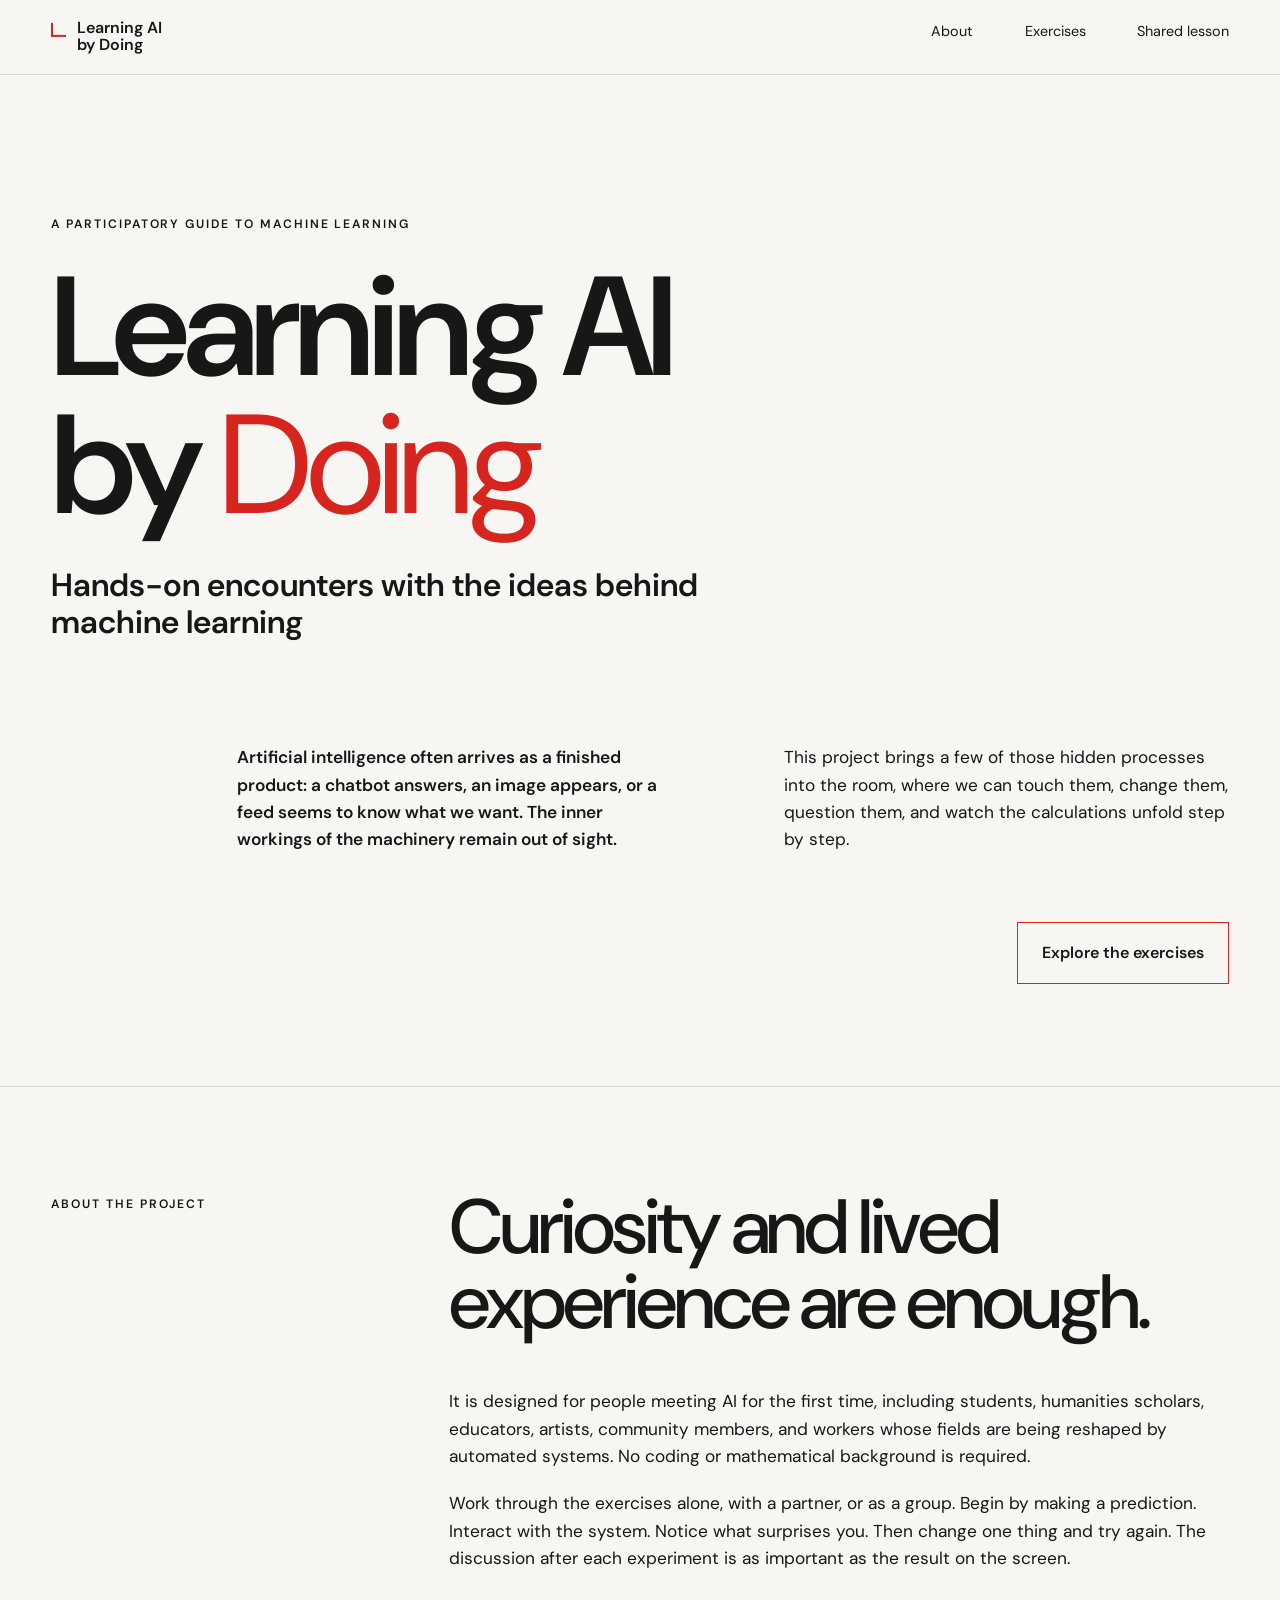
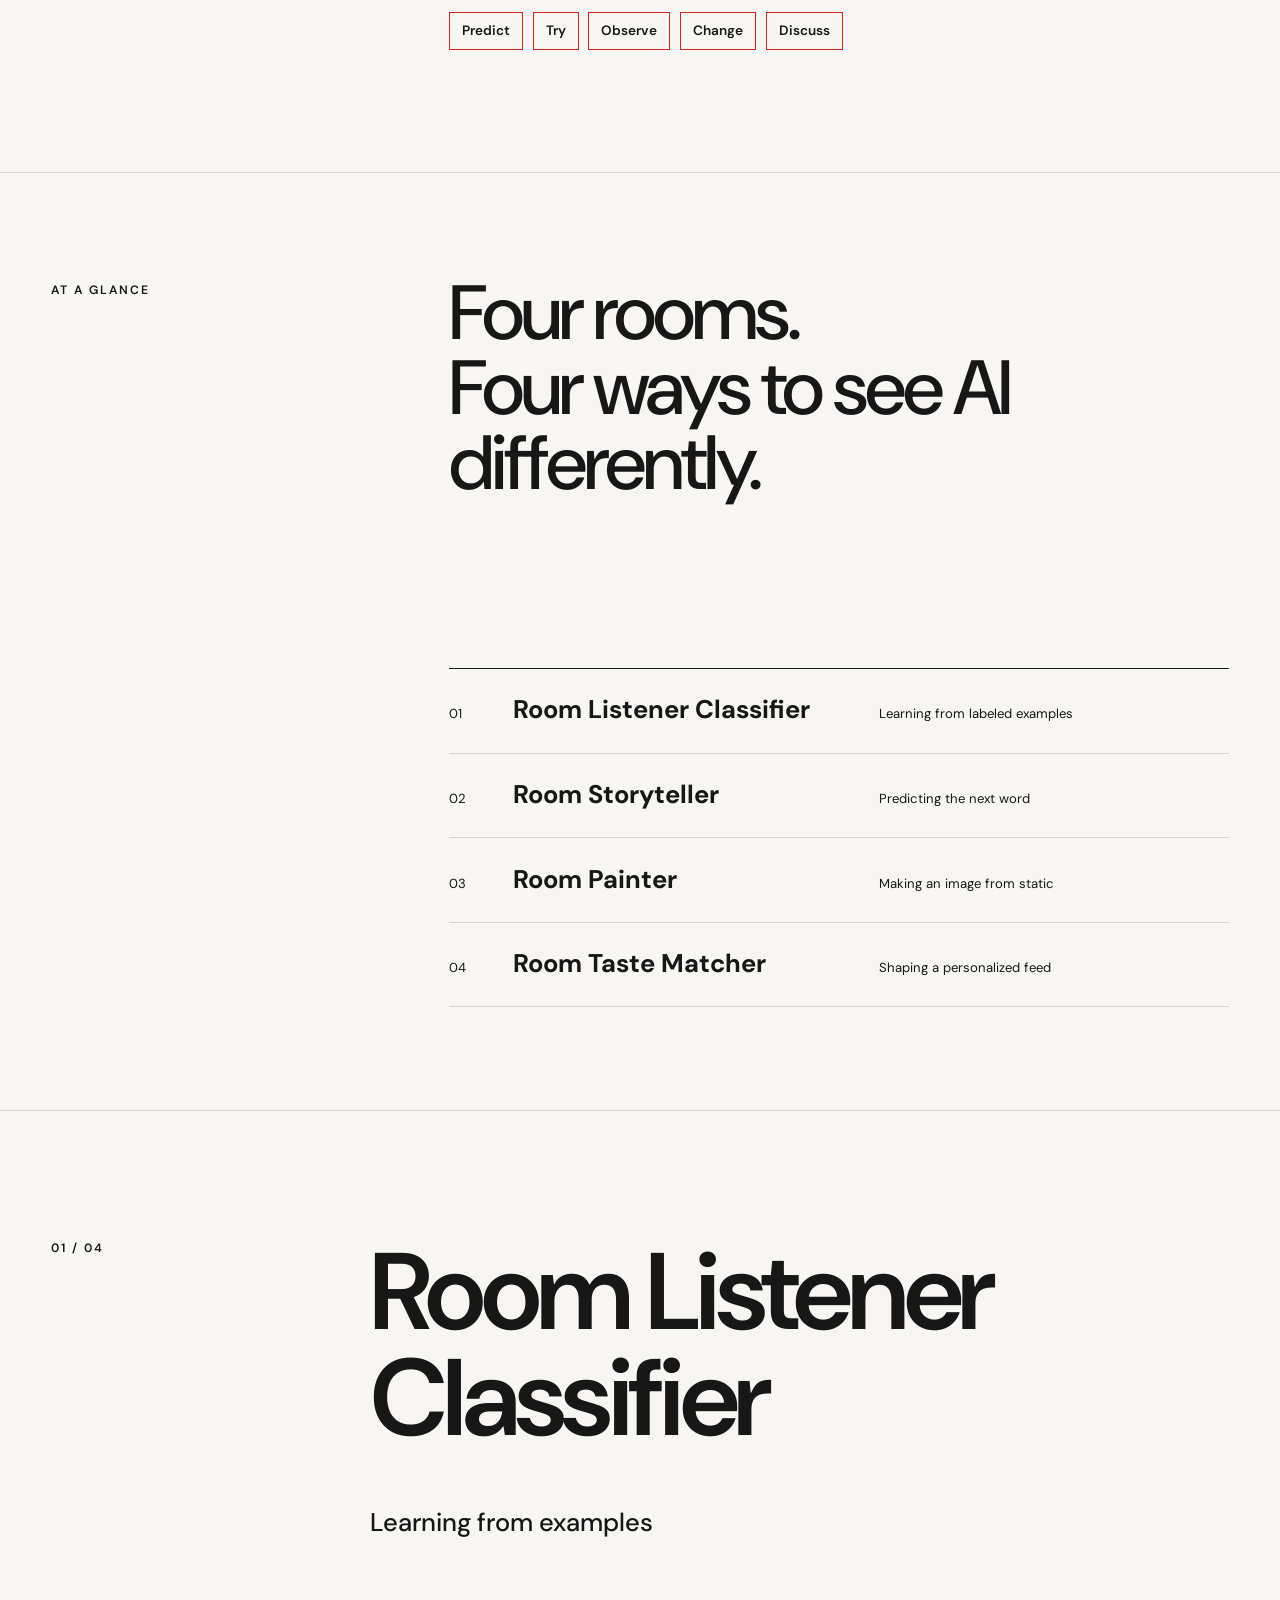
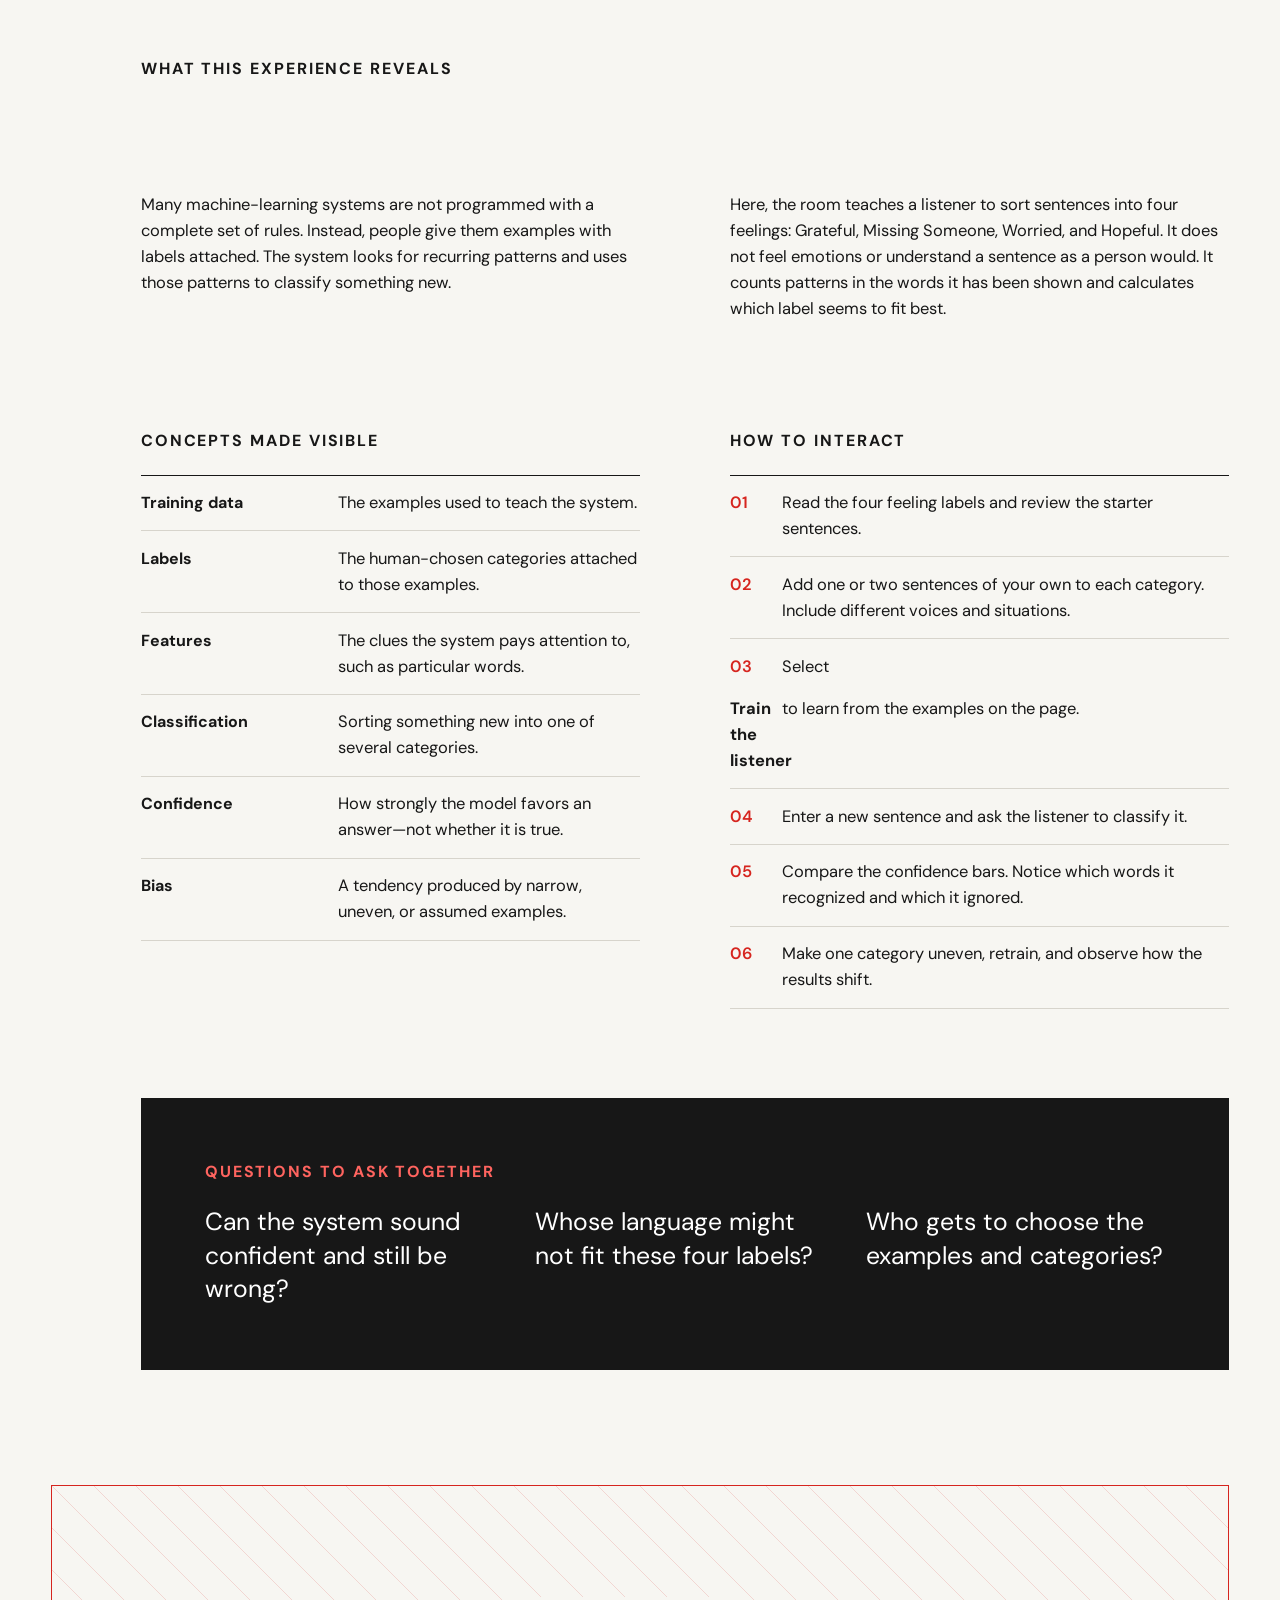
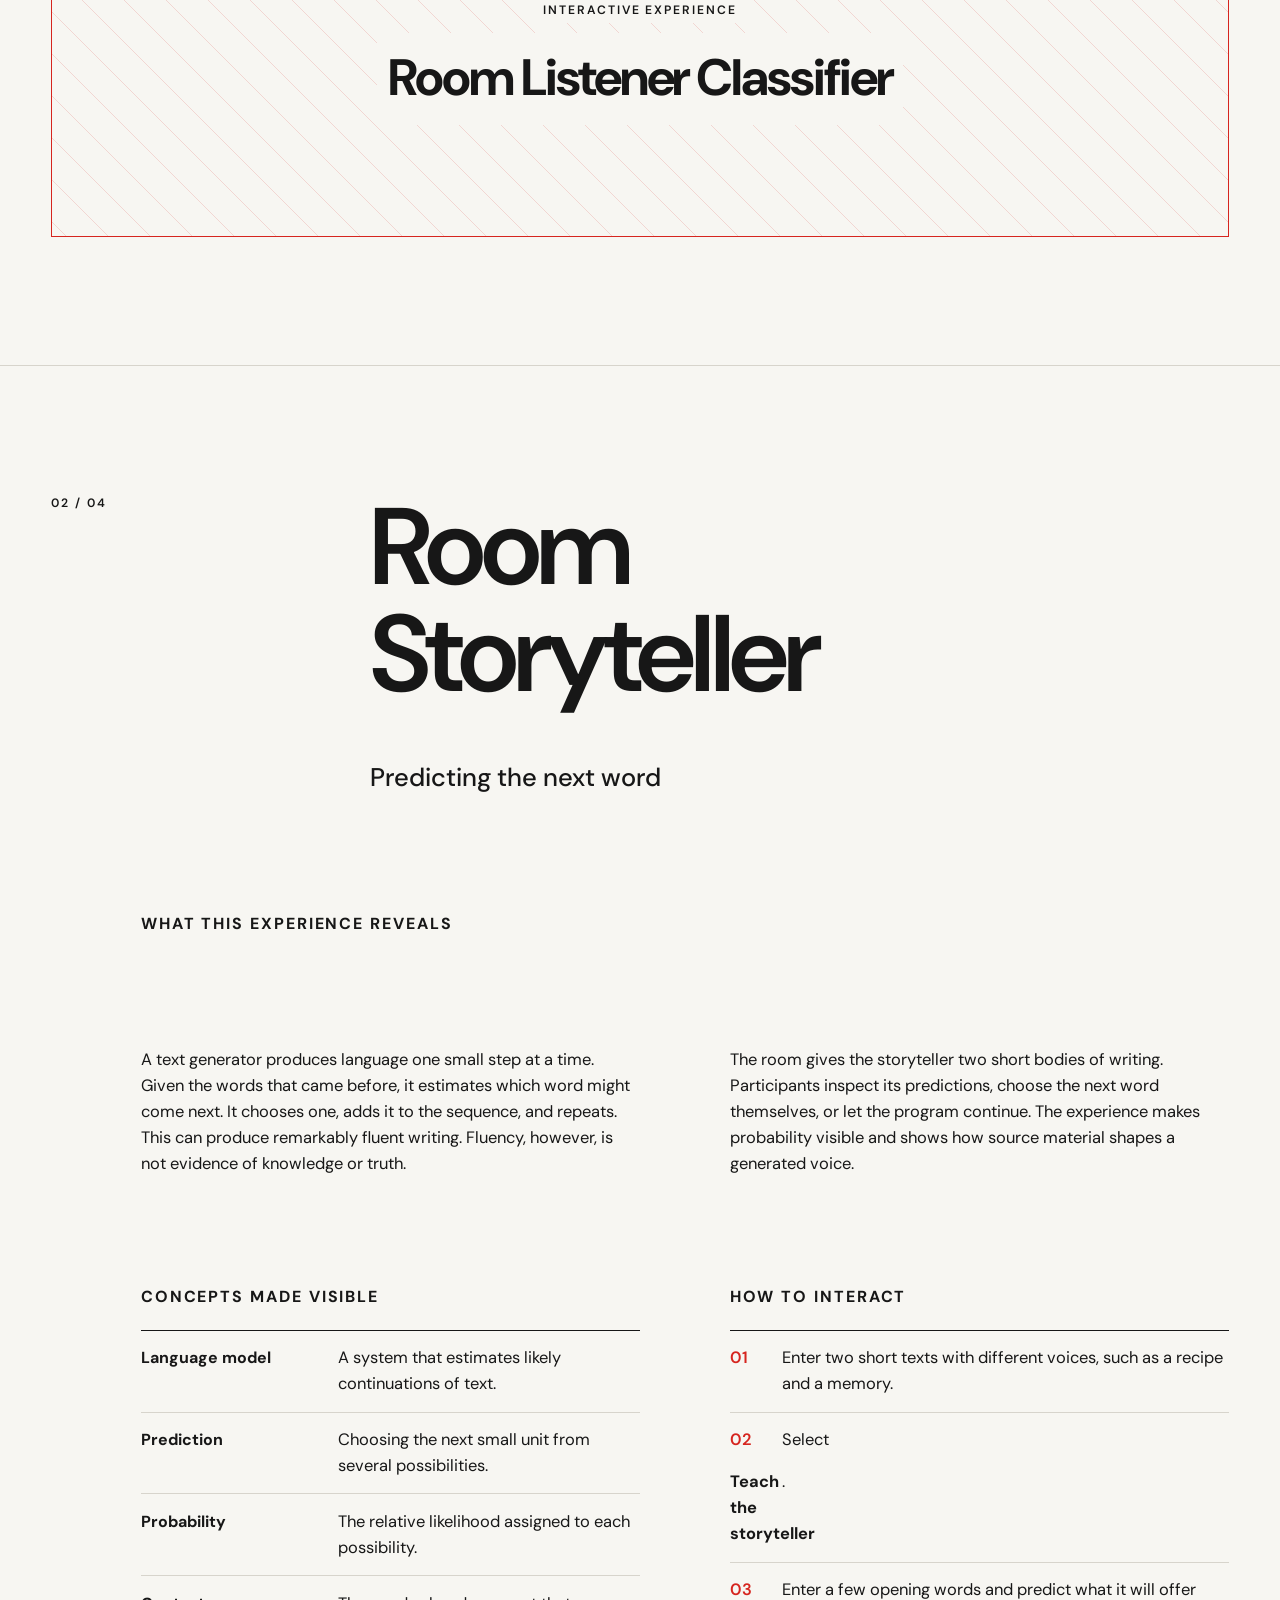
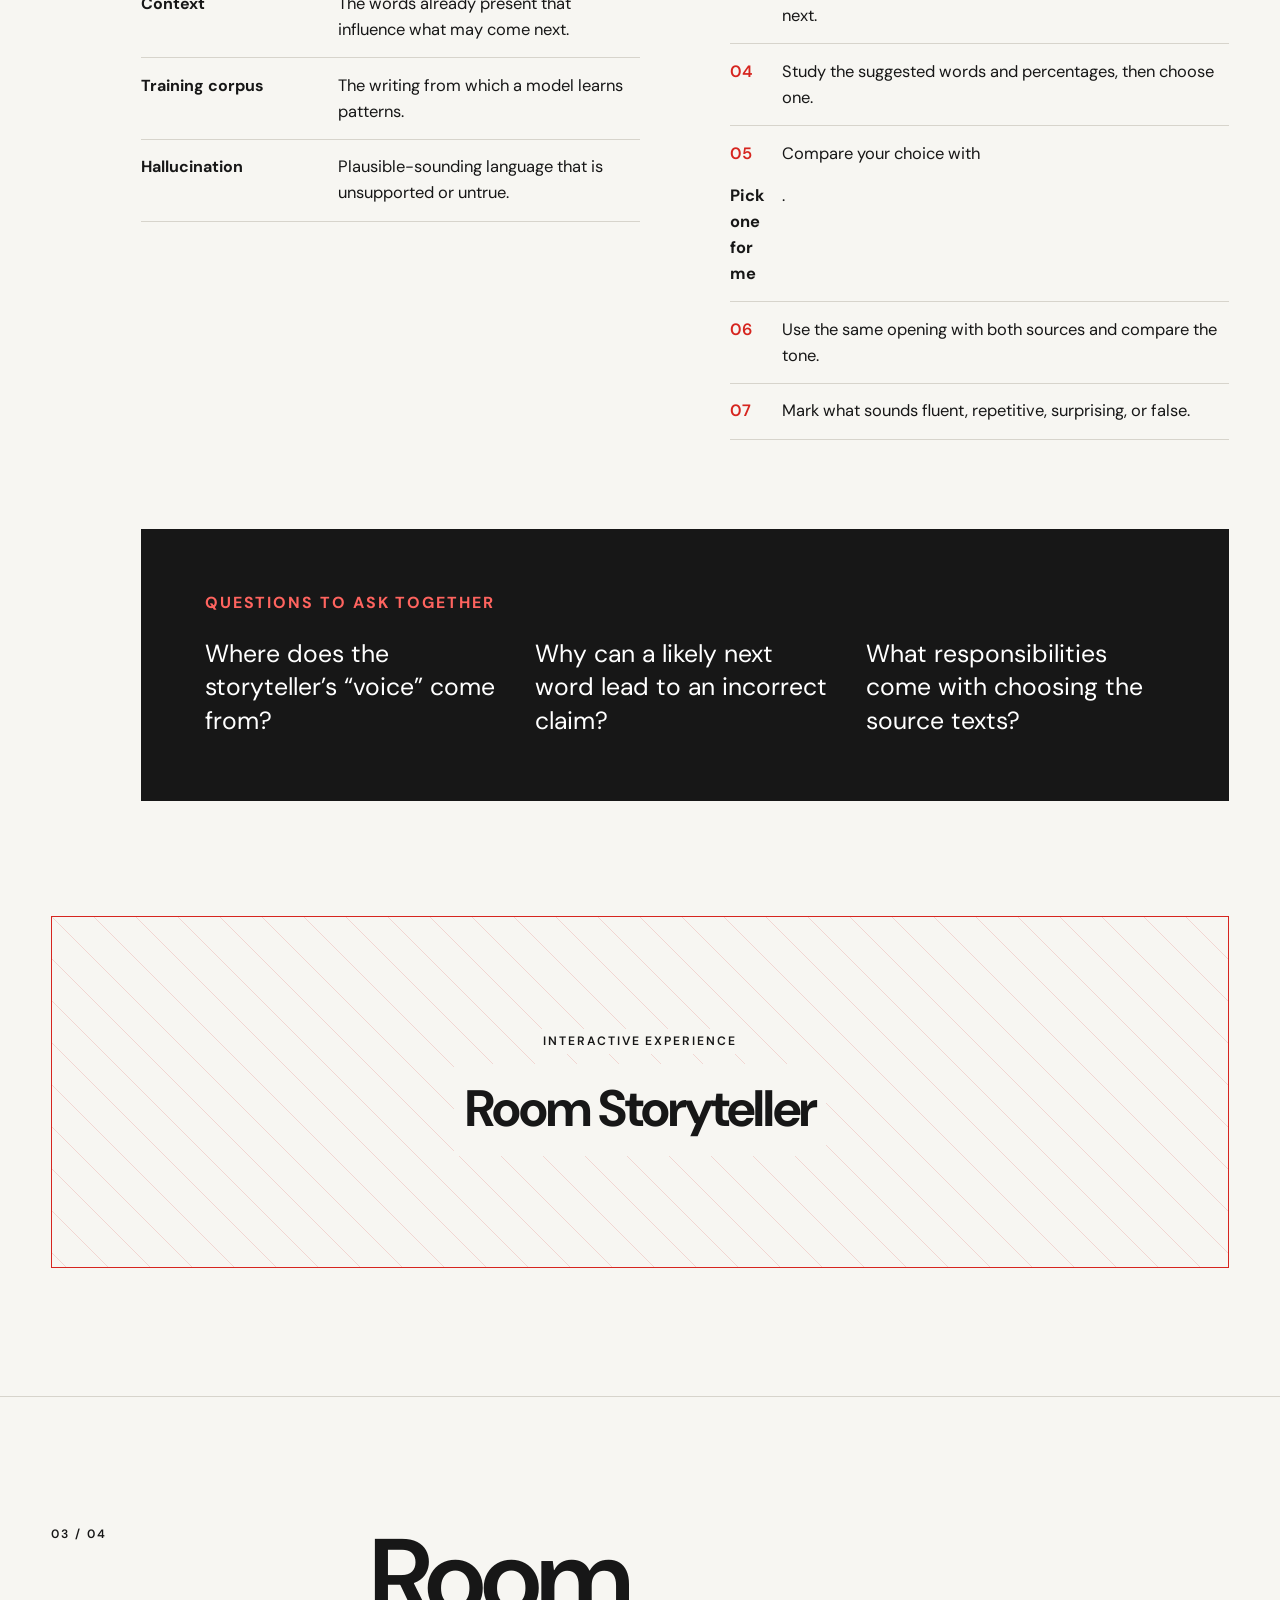
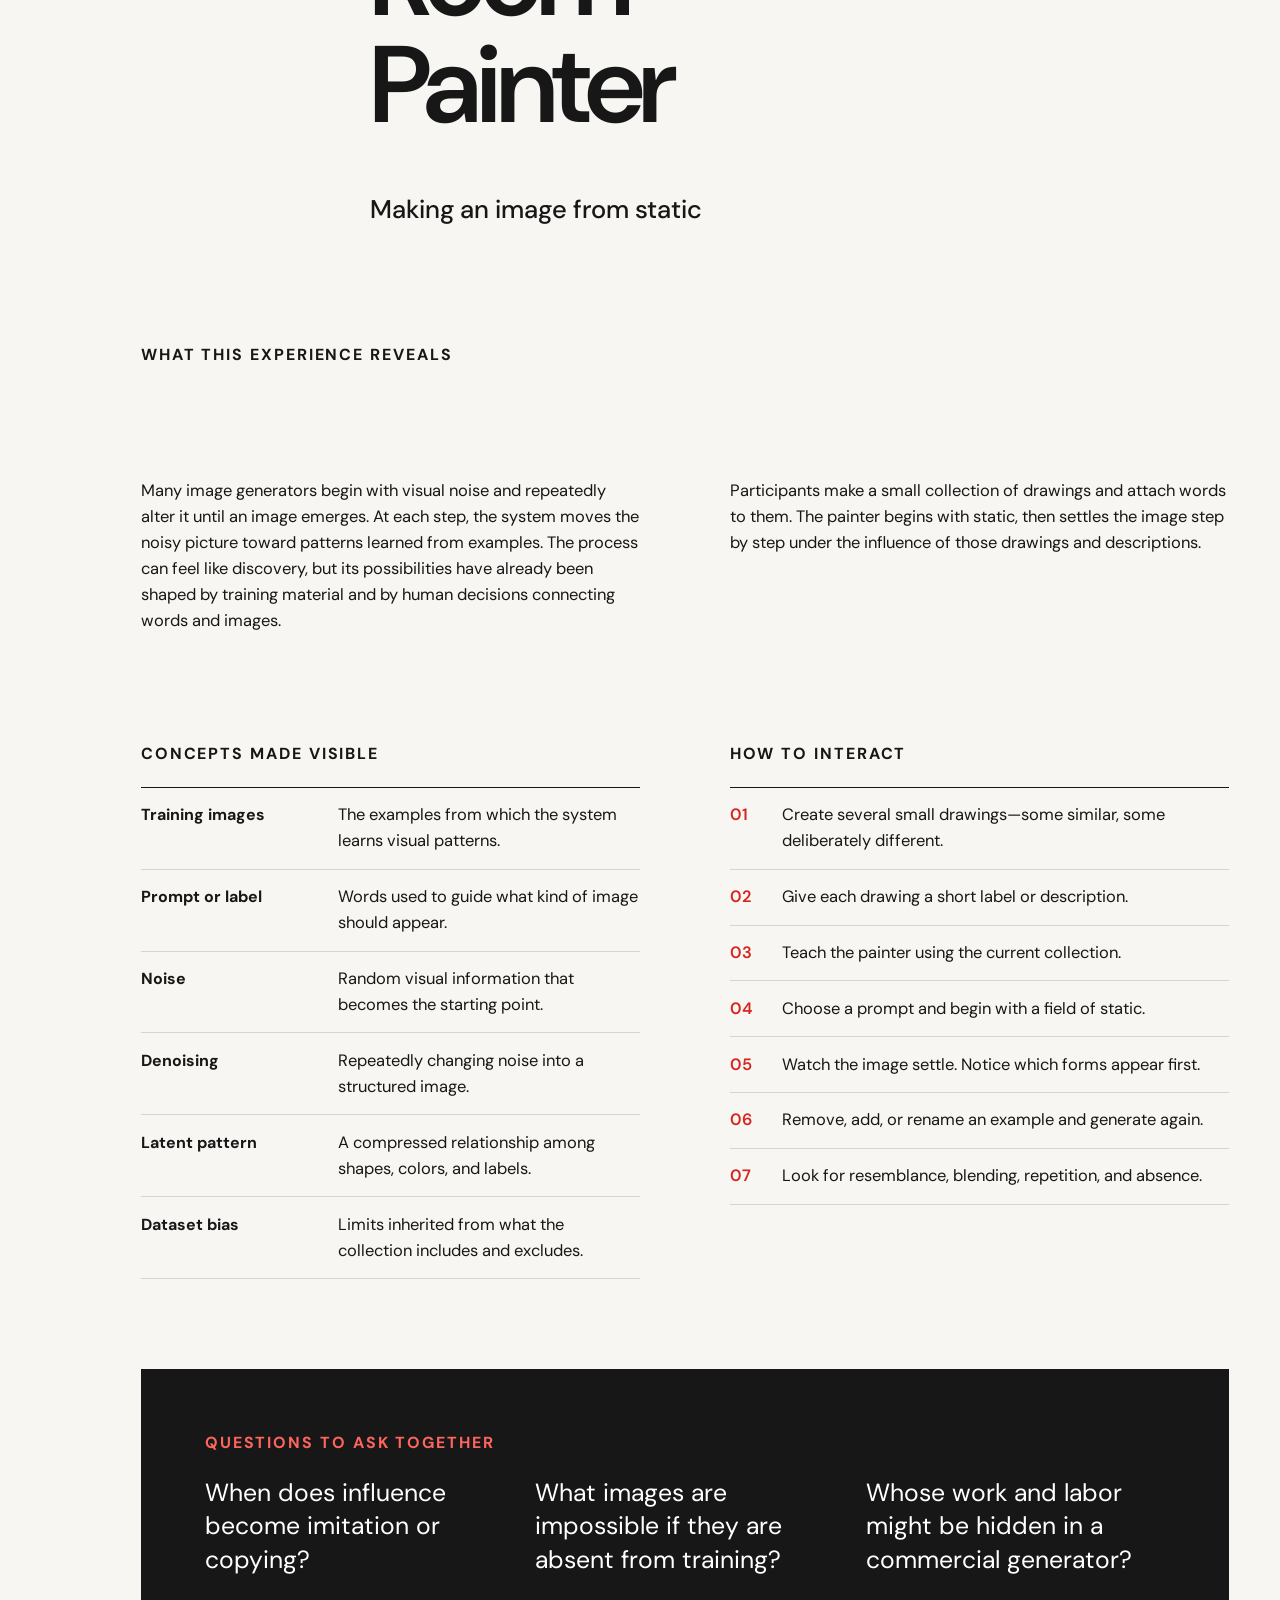
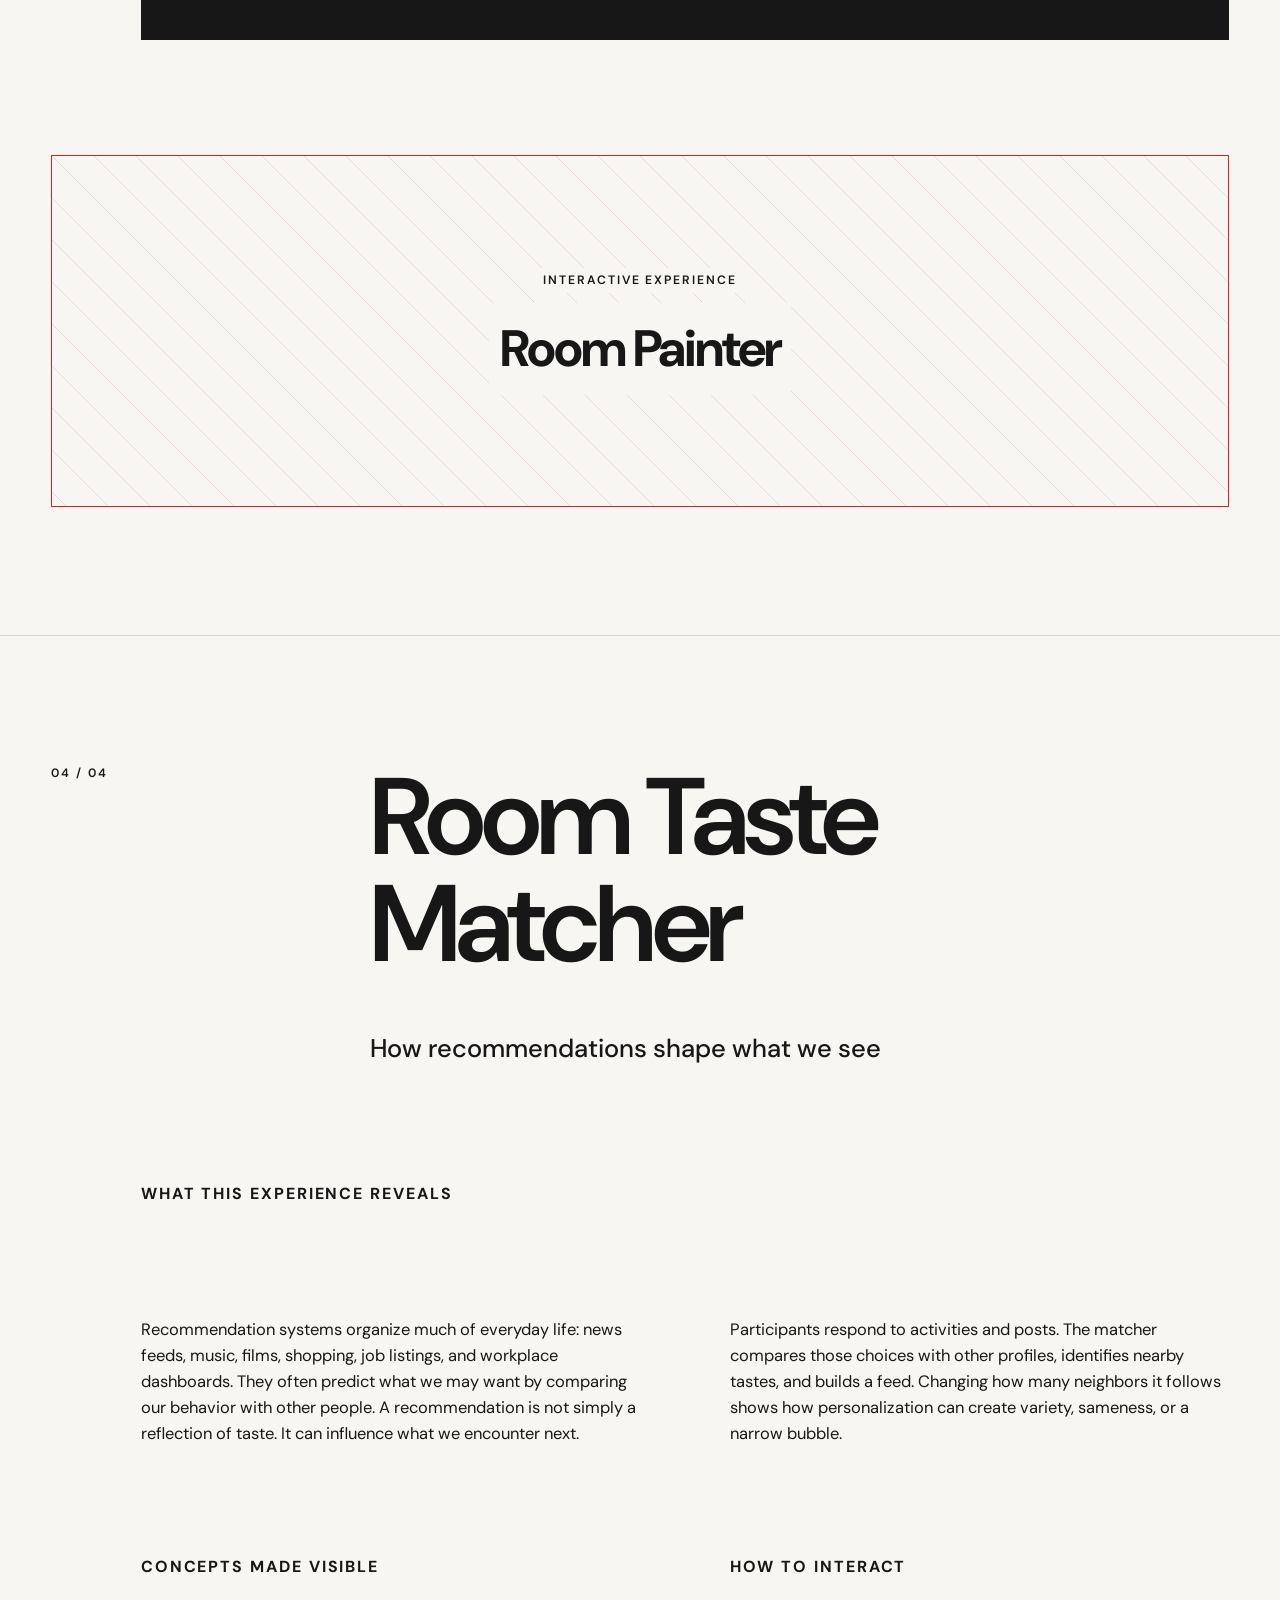
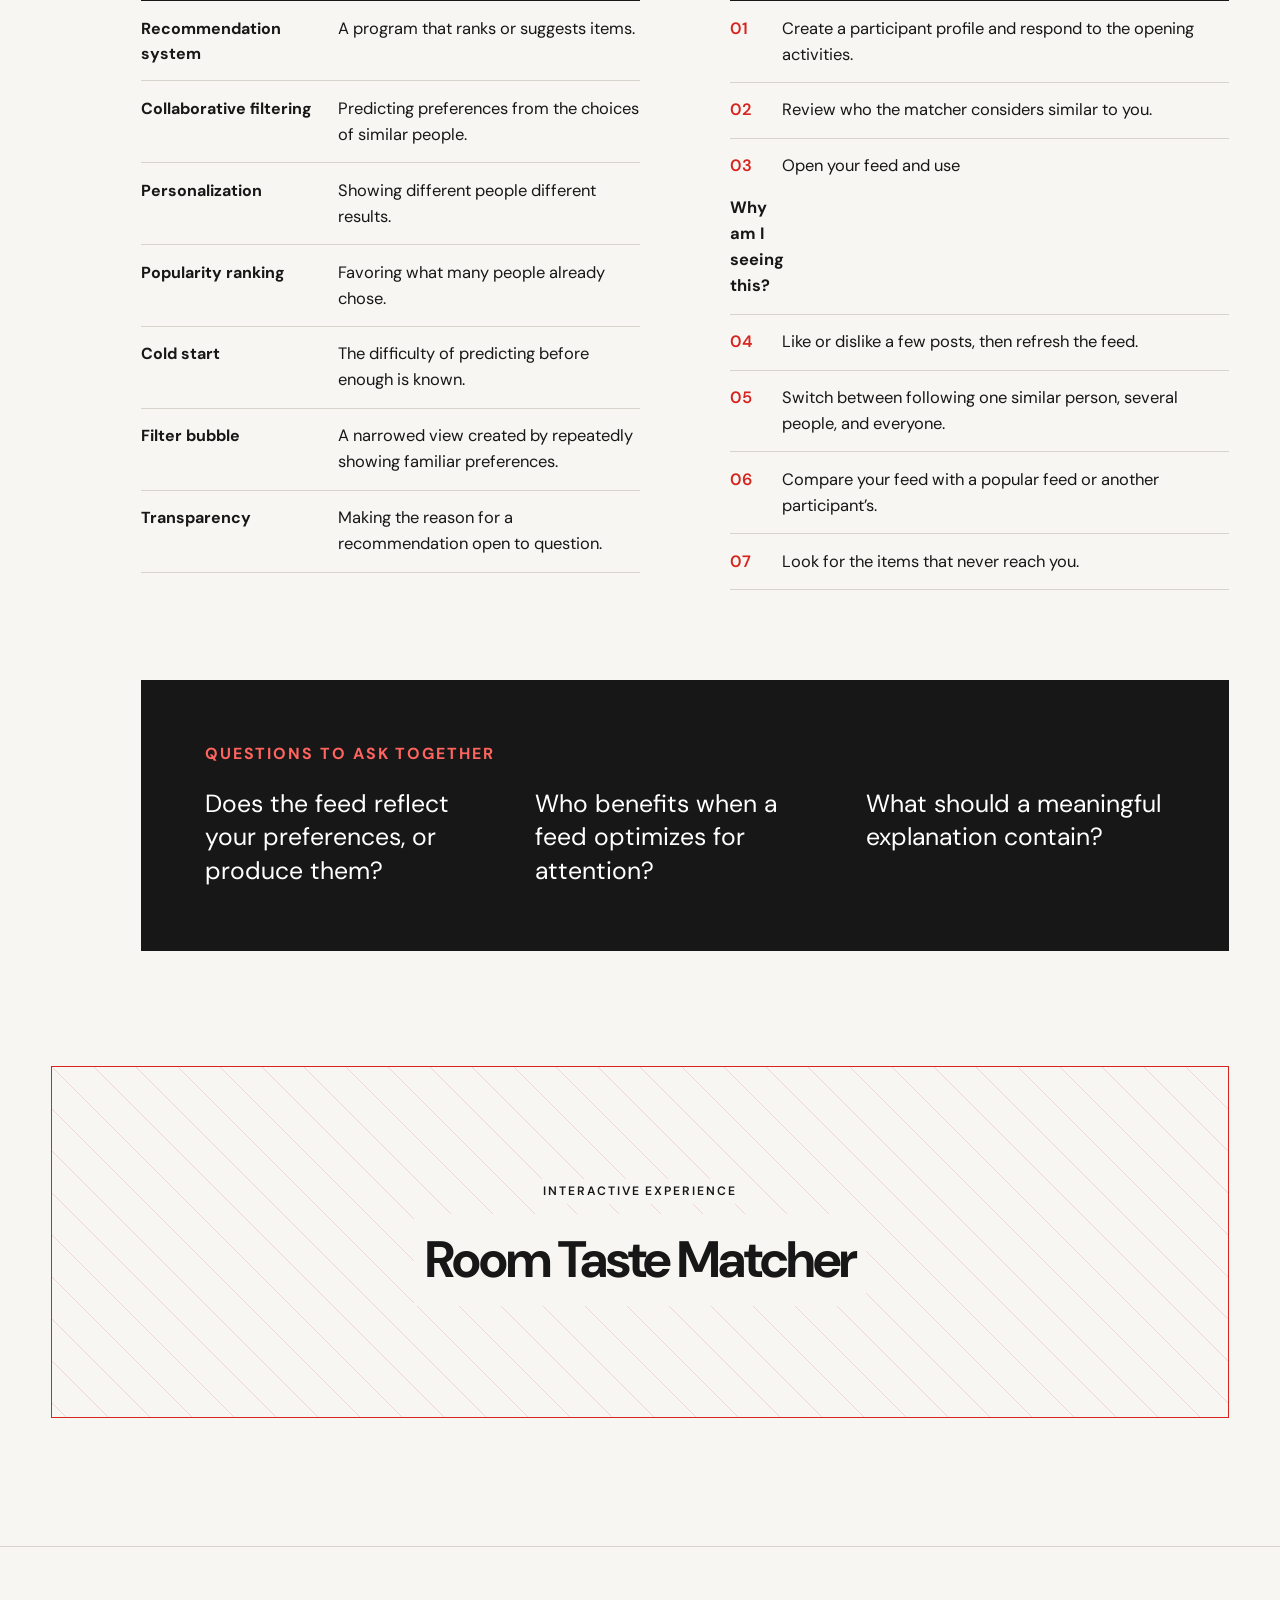
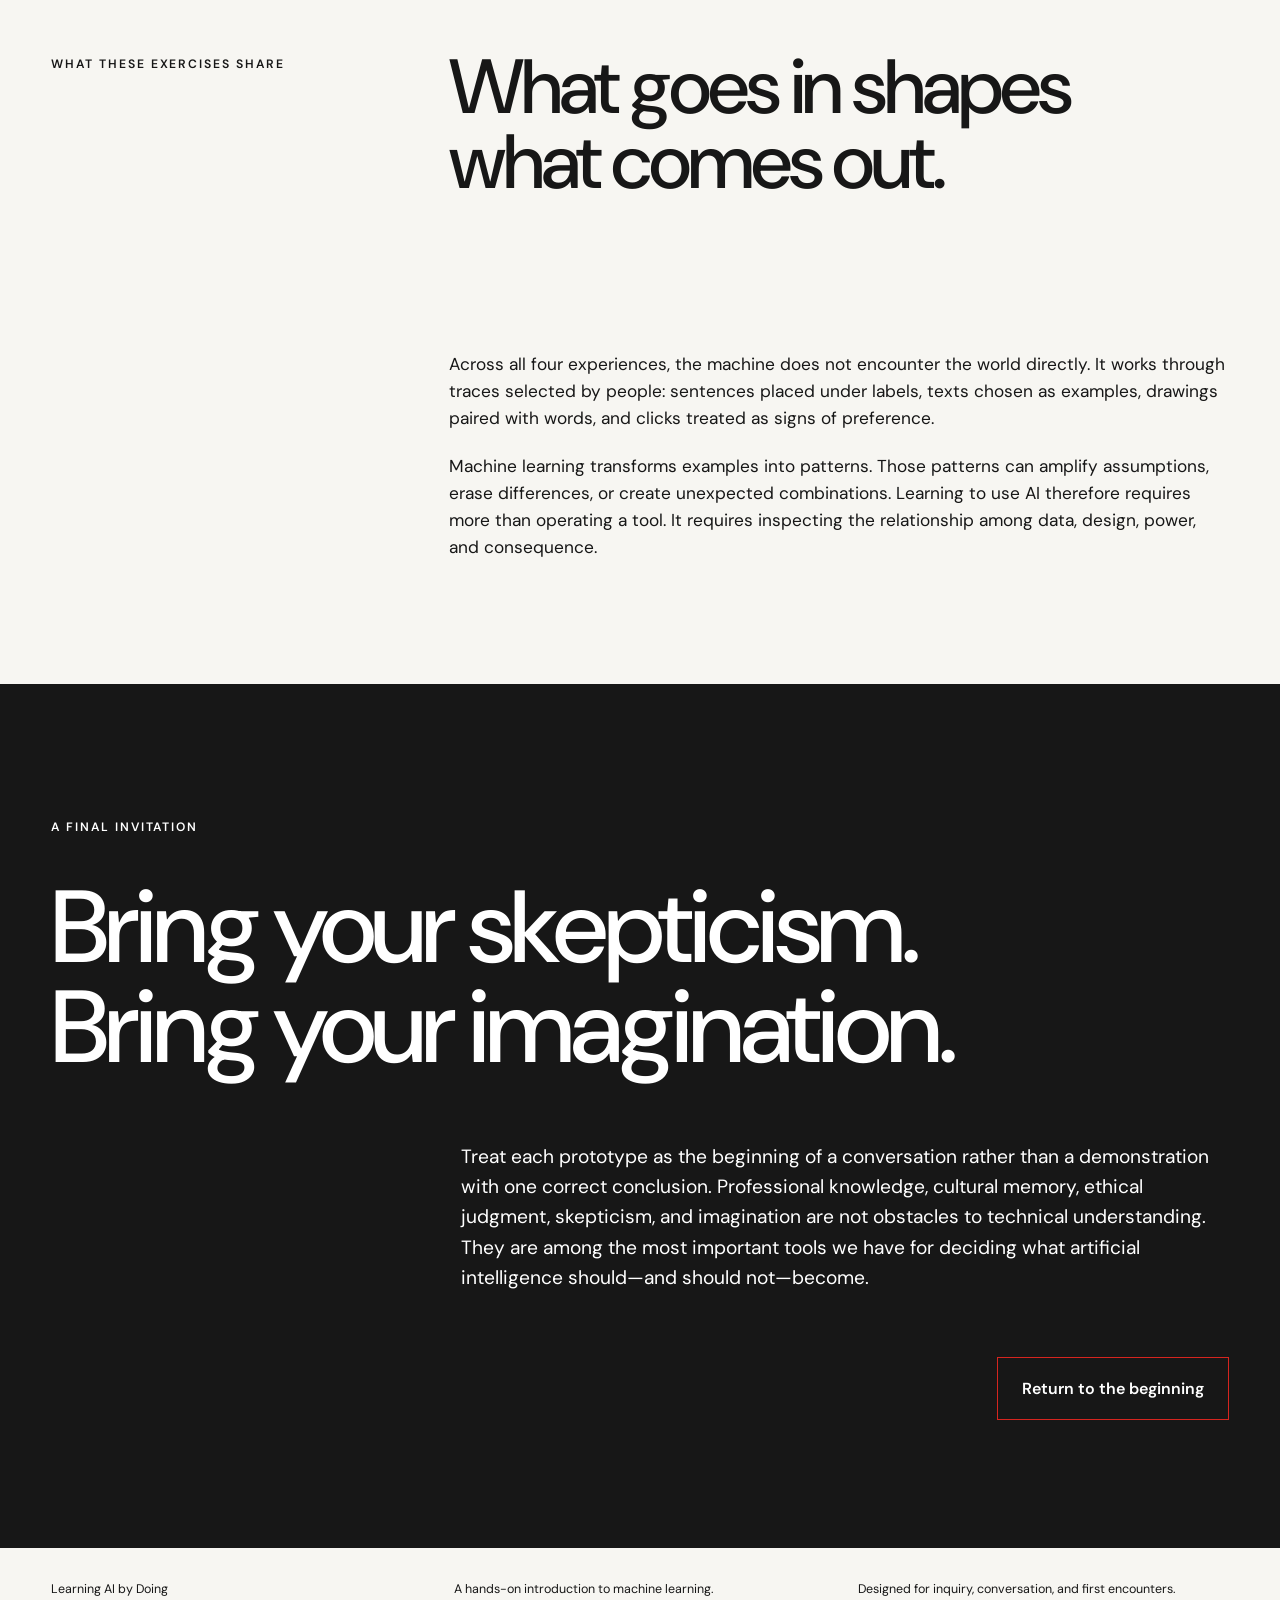
==== index.html @ 514f68f6 "Build Learning AI by Doing single-page site" ====
<!doctype html>
<html lang="en">
<head>
  <meta charset="utf-8">
  <meta name="viewport" content="width=device-width, initial-scale=1">
  <meta name="description" content="Four hands-on encounters with the ideas behind machine learning.">
  <meta name="theme-color" content="#f7f6f2">
  <title>Learning AI by Doing</title>
  <link rel="preconnect" href="https://fonts.googleapis.com">
  <link rel="preconnect" href="https://fonts.gstatic.com" crossorigin>
  <link href="https://fonts.googleapis.com/css2?family=DM+Sans:wght@400;500;600;700&display=swap" rel="stylesheet">
  <link rel="stylesheet" href="styles.css">
</head>
<body>
  <a class="skip-link" href="#main">Skip to content</a>

  <header class="site-header">
    <a class="wordmark" href="#top" aria-label="Learning AI by Doing, home">
      <span class="wordmark-mark" aria-hidden="true"></span>
      <span>Learning AI<br>by Doing</span>
    </a>
    <nav class="desktop-nav" aria-label="Primary navigation">
      <a href="#about">About</a>
      <a href="#exercises">Exercises</a>
      <a href="#shared-lesson">Shared lesson</a>
    </nav>
    <button class="menu-button" type="button" aria-expanded="false" aria-controls="mobile-nav">Menu</button>
    <nav class="mobile-nav" id="mobile-nav" aria-label="Mobile navigation" hidden>
      <a href="#about">About</a>
      <a href="#exercises">Exercises</a>
      <a href="#shared-lesson">Shared lesson</a>
    </nav>
  </header>

  <main id="main">
    <section class="hero" id="top" aria-labelledby="page-title">
      <div class="hero-kicker">A participatory guide to machine learning</div>
      <h1 id="page-title">Learning AI<br>by <em>Doing</em></h1>
      <p class="hero-subtitle">Hands-on encounters with the ideas behind machine learning</p>
      <div class="hero-grid">
        <p class="hero-intro">Artificial intelligence often arrives as a finished product: a chatbot answers, an image appears, or a feed seems to know what we want. The inner workings of the machinery remain out of sight.</p>
        <p>This project brings a few of those hidden processes into the room, where we can touch them, change them, question them, and watch the calculations unfold step by step.</p>
      </div>
      <a class="outline-link" href="#exercises">Explore the exercises</a>
    </section>

    <section class="intro-section" id="about" aria-labelledby="about-title">
      <div class="section-label">About the project</div>
      <div class="intro-copy">
        <h2 id="about-title">Curiosity and lived experience are enough.</h2>
        <p>It is designed for people meeting AI for the first time, including students, humanities scholars, educators, artists, community members, and workers whose fields are being reshaped by automated systems. No coding or mathematical background is required.</p>
        <p>Work through the exercises alone, with a partner, or as a group. Begin by making a prediction. Interact with the system. Notice what surprises you. Then change one thing and try again. The discussion after each experiment is as important as the result on the screen.</p>
        <p class="rhythm"><span>Predict</span><span>Try</span><span>Observe</span><span>Change</span><span>Discuss</span></p>
      </div>
    </section>

    <section class="overview" id="exercises" aria-labelledby="overview-title">
      <div class="section-label">At a glance</div>
      <h2 id="overview-title">Four rooms.<br>Four ways to see AI differently.</h2>
      <ol class="exercise-index">
        <li><a href="#listener"><span>01</span><strong>Room Listener Classifier</strong><small>Learning from labeled examples</small></a></li>
        <li><a href="#storyteller"><span>02</span><strong>Room Storyteller</strong><small>Predicting the next word</small></a></li>
        <li><a href="#painter"><span>03</span><strong>Room Painter</strong><small>Making an image from static</small></a></li>
        <li><a href="#matcher"><span>04</span><strong>Room Taste Matcher</strong><small>Shaping a personalized feed</small></a></li>
      </ol>
    </section>

    <article class="exercise" id="listener">
      <header class="exercise-header">
        <div class="exercise-number">01 / 04</div>
        <h2>Room Listener<br>Classifier</h2>
        <p class="exercise-tagline">Learning from examples</p>
      </header>
      <div class="exercise-body">
        <section>
          <h3>What this experience reveals</h3>
          <p>Many machine-learning systems are not programmed with a complete set of rules. Instead, people give them examples with labels attached. The system looks for recurring patterns and uses those patterns to classify something new.</p>
          <p>Here, the room teaches a listener to sort sentences into four feelings: Grateful, Missing Someone, Worried, and Hopeful. It does not feel emotions or understand a sentence as a person would. It counts patterns in the words it has been shown and calculates which label seems to fit best.</p>
        </section>
        <section class="concepts">
          <h3>Concepts made visible</h3>
          <dl>
            <div><dt>Training data</dt><dd>The examples used to teach the system.</dd></div>
            <div><dt>Labels</dt><dd>The human-chosen categories attached to those examples.</dd></div>
            <div><dt>Features</dt><dd>The clues the system pays attention to, such as particular words.</dd></div>
            <div><dt>Classification</dt><dd>Sorting something new into one of several categories.</dd></div>
            <div><dt>Confidence</dt><dd>How strongly the model favors an answer—not whether it is true.</dd></div>
            <div><dt>Bias</dt><dd>A tendency produced by narrow, uneven, or assumed examples.</dd></div>
          </dl>
        </section>
        <section class="instructions">
          <h3>How to interact</h3>
          <ol>
            <li>Read the four feeling labels and review the starter sentences.</li>
            <li>Add one or two sentences of your own to each category. Include different voices and situations.</li>
            <li>Select <strong>Train the listener</strong> to learn from the examples on the page.</li>
            <li>Enter a new sentence and ask the listener to classify it.</li>
            <li>Compare the confidence bars. Notice which words it recognized and which it ignored.</li>
            <li>Make one category uneven, retrain, and observe how the results shift.</li>
          </ol>
        </section>
        <aside class="questions">
          <h3>Questions to ask together</h3>
          <ul>
            <li>Can the system sound confident and still be wrong?</li>
            <li>Whose language might not fit these four labels?</li>
            <li>Who gets to choose the examples and categories?</li>
          </ul>
        </aside>
      </div>
      <button class="embed-slot" type="button" data-experience="listener" aria-expanded="false">
        <span>Interactive experience</span>
        <strong>Room Listener Classifier</strong>
        <span class="development-message" aria-live="polite" hidden>Content in development.</span>
      </button>
    </article>

    <article class="exercise" id="storyteller">
      <header class="exercise-header">
        <div class="exercise-number">02 / 04</div>
        <h2>Room<br>Storyteller</h2>
        <p class="exercise-tagline">Predicting the next word</p>
      </header>
      <div class="exercise-body">
        <section>
          <h3>What this experience reveals</h3>
          <p>A text generator produces language one small step at a time. Given the words that came before, it estimates which word might come next. It chooses one, adds it to the sequence, and repeats. This can produce remarkably fluent writing. Fluency, however, is not evidence of knowledge or truth.</p>
          <p>The room gives the storyteller two short bodies of writing. Participants inspect its predictions, choose the next word themselves, or let the program continue. The experience makes probability visible and shows how source material shapes a generated voice.</p>
        </section>
        <section class="concepts">
          <h3>Concepts made visible</h3>
          <dl>
            <div><dt>Language model</dt><dd>A system that estimates likely continuations of text.</dd></div>
            <div><dt>Prediction</dt><dd>Choosing the next small unit from several possibilities.</dd></div>
            <div><dt>Probability</dt><dd>The relative likelihood assigned to each possibility.</dd></div>
            <div><dt>Context</dt><dd>The words already present that influence what may come next.</dd></div>
            <div><dt>Training corpus</dt><dd>The writing from which a model learns patterns.</dd></div>
            <div><dt>Hallucination</dt><dd>Plausible-sounding language that is unsupported or untrue.</dd></div>
          </dl>
        </section>
        <section class="instructions">
          <h3>How to interact</h3>
          <ol>
            <li>Enter two short texts with different voices, such as a recipe and a memory.</li>
            <li>Select <strong>Teach the storyteller</strong>.</li>
            <li>Enter a few opening words and predict what it will offer next.</li>
            <li>Study the suggested words and percentages, then choose one.</li>
            <li>Compare your choice with <strong>Pick one for me</strong>.</li>
            <li>Use the same opening with both sources and compare the tone.</li>
            <li>Mark what sounds fluent, repetitive, surprising, or false.</li>
          </ol>
        </section>
        <aside class="questions">
          <h3>Questions to ask together</h3>
          <ul>
            <li>Where does the storyteller’s “voice” come from?</li>
            <li>Why can a likely next word lead to an incorrect claim?</li>
            <li>What responsibilities come with choosing the source texts?</li>
          </ul>
        </aside>
      </div>
      <button class="embed-slot" type="button" data-experience="storyteller" aria-expanded="false">
        <span>Interactive experience</span>
        <strong>Room Storyteller</strong>
        <span class="development-message" aria-live="polite" hidden>Content in development.</span>
      </button>
    </article>

    <article class="exercise" id="painter">
      <header class="exercise-header">
        <div class="exercise-number">03 / 04</div>
        <h2>Room<br>Painter</h2>
        <p class="exercise-tagline">Making an image from static</p>
      </header>
      <div class="exercise-body">
        <section>
          <h3>What this experience reveals</h3>
          <p>Many image generators begin with visual noise and repeatedly alter it until an image emerges. At each step, the system moves the noisy picture toward patterns learned from examples. The process can feel like discovery, but its possibilities have already been shaped by training material and by human decisions connecting words and images.</p>
          <p>Participants make a small collection of drawings and attach words to them. The painter begins with static, then settles the image step by step under the influence of those drawings and descriptions.</p>
        </section>
        <section class="concepts">
          <h3>Concepts made visible</h3>
          <dl>
            <div><dt>Training images</dt><dd>The examples from which the system learns visual patterns.</dd></div>
            <div><dt>Prompt or label</dt><dd>Words used to guide what kind of image should appear.</dd></div>
            <div><dt>Noise</dt><dd>Random visual information that becomes the starting point.</dd></div>
            <div><dt>Denoising</dt><dd>Repeatedly changing noise into a structured image.</dd></div>
            <div><dt>Latent pattern</dt><dd>A compressed relationship among shapes, colors, and labels.</dd></div>
            <div><dt>Dataset bias</dt><dd>Limits inherited from what the collection includes and excludes.</dd></div>
          </dl>
        </section>
        <section class="instructions">
          <h3>How to interact</h3>
          <ol>
            <li>Create several small drawings—some similar, some deliberately different.</li>
            <li>Give each drawing a short label or description.</li>
            <li>Teach the painter using the current collection.</li>
            <li>Choose a prompt and begin with a field of static.</li>
            <li>Watch the image settle. Notice which forms appear first.</li>
            <li>Remove, add, or rename an example and generate again.</li>
            <li>Look for resemblance, blending, repetition, and absence.</li>
          </ol>
        </section>
        <aside class="questions">
          <h3>Questions to ask together</h3>
          <ul>
            <li>When does influence become imitation or copying?</li>
            <li>What images are impossible if they are absent from training?</li>
            <li>Whose work and labor might be hidden in a commercial generator?</li>
          </ul>
        </aside>
      </div>
      <button class="embed-slot" type="button" data-experience="painter" aria-expanded="false">
        <span>Interactive experience</span>
        <strong>Room Painter</strong>
        <span class="development-message" aria-live="polite" hidden>Content in development.</span>
      </button>
    </article>

    <article class="exercise" id="matcher">
      <header class="exercise-header">
        <div class="exercise-number">04 / 04</div>
        <h2>Room Taste<br>Matcher</h2>
        <p class="exercise-tagline">How recommendations shape what we see</p>
      </header>
      <div class="exercise-body">
        <section>
          <h3>What this experience reveals</h3>
          <p>Recommendation systems organize much of everyday life: news feeds, music, films, shopping, job listings, and workplace dashboards. They often predict what we may want by comparing our behavior with other people. A recommendation is not simply a reflection of taste. It can influence what we encounter next.</p>
          <p>Participants respond to activities and posts. The matcher compares those choices with other profiles, identifies nearby tastes, and builds a feed. Changing how many neighbors it follows shows how personalization can create variety, sameness, or a narrow bubble.</p>
        </section>
        <section class="concepts">
          <h3>Concepts made visible</h3>
          <dl>
            <div><dt>Recommendation system</dt><dd>A program that ranks or suggests items.</dd></div>
            <div><dt>Collaborative filtering</dt><dd>Predicting preferences from the choices of similar people.</dd></div>
            <div><dt>Personalization</dt><dd>Showing different people different results.</dd></div>
            <div><dt>Popularity ranking</dt><dd>Favoring what many people already chose.</dd></div>
            <div><dt>Cold start</dt><dd>The difficulty of predicting before enough is known.</dd></div>
            <div><dt>Filter bubble</dt><dd>A narrowed view created by repeatedly showing familiar preferences.</dd></div>
            <div><dt>Transparency</dt><dd>Making the reason for a recommendation open to question.</dd></div>
          </dl>
        </section>
        <section class="instructions">
          <h3>How to interact</h3>
          <ol>
            <li>Create a participant profile and respond to the opening activities.</li>
            <li>Review who the matcher considers similar to you.</li>
            <li>Open your feed and use <strong>Why am I seeing this?</strong></li>
            <li>Like or dislike a few posts, then refresh the feed.</li>
            <li>Switch between following one similar person, several people, and everyone.</li>
            <li>Compare your feed with a popular feed or another participant’s.</li>
            <li>Look for the items that never reach you.</li>
          </ol>
        </section>
        <aside class="questions">
          <h3>Questions to ask together</h3>
          <ul>
            <li>Does the feed reflect your preferences, or produce them?</li>
            <li>Who benefits when a feed optimizes for attention?</li>
            <li>What should a meaningful explanation contain?</li>
          </ul>
        </aside>
      </div>
      <button class="embed-slot" type="button" data-experience="matcher" aria-expanded="false">
        <span>Interactive experience</span>
        <strong>Room Taste Matcher</strong>
        <span class="development-message" aria-live="polite" hidden>Content in development.</span>
      </button>
    </article>

    <section class="shared-lesson" id="shared-lesson" aria-labelledby="shared-title">
      <div class="section-label">What these exercises share</div>
      <h2 id="shared-title">What goes in shapes what comes out.</h2>
      <div class="shared-copy">
        <p>Across all four experiences, the machine does not encounter the world directly. It works through traces selected by people: sentences placed under labels, texts chosen as examples, drawings paired with words, and clicks treated as signs of preference.</p>
        <p>Machine learning transforms examples into patterns. Those patterns can amplify assumptions, erase differences, or create unexpected combinations. Learning to use AI therefore requires more than operating a tool. It requires inspecting the relationship among data, design, power, and consequence.</p>
      </div>
    </section>

    <section class="invitation" aria-labelledby="invitation-title">
      <div class="section-label">A final invitation</div>
      <h2 id="invitation-title">Bring your skepticism.<br>Bring your imagination.</h2>
      <p>Treat each prototype as the beginning of a conversation rather than a demonstration with one correct conclusion. Professional knowledge, cultural memory, ethical judgment, skepticism, and imagination are not obstacles to technical understanding. They are among the most important tools we have for deciding what artificial intelligence should—and should not—become.</p>
      <a class="outline-link light" href="#top">Return to the beginning</a>
    </section>
  </main>

  <footer>
    <div>Learning AI by Doing</div>
    <p>A hands-on introduction to machine learning.</p>
    <div>Designed for inquiry, conversation, and first encounters.</div>
  </footer>

  <script src="script.js"></script>
</body>
</html>
---- styles.css ----
:root {
  --paper: #f7f6f2;
  --ink: #171717;
  --muted: #66645e;
  --line: #d7d4cc;
  --accent: #d6251f;
  --night: #171717;
  --pad: clamp(1.25rem, 4vw, 4.5rem);
  --max: 94rem;
}

* { box-sizing: border-box; }
html { scroll-behavior: smooth; }
body {
  margin: 0;
  background: var(--paper);
  color: var(--ink);
  font-family: "DM Sans", Arial, sans-serif;
  font-size: 1rem;
  line-height: 1.58;
  -webkit-font-smoothing: antialiased;
}
a { color: inherit; }
p { margin: 0 0 1.25rem; }
h1, h2, h3 { margin: 0; line-height: .98; letter-spacing: -.04em; }

.skip-link {
  position: fixed; left: 1rem; top: -5rem; z-index: 100;
  padding: .75rem 1rem; background: var(--ink); color: white;
}
.skip-link:focus { top: 1rem; }

.site-header {
  position: relative; z-index: 20;
  display: grid; grid-template-columns: 1fr auto;
  align-items: start; gap: 2rem;
  max-width: var(--max); margin: 0 auto; padding: 1.25rem var(--pad);
  border-bottom: 1px solid var(--line);
}
.wordmark { display: inline-flex; align-items: flex-start; gap: .7rem; width: fit-content; font-weight: 600; line-height: 1.05; text-decoration: none; }
.wordmark-mark { width: .9rem; height: .9rem; border-left: 2px solid var(--accent); border-bottom: 2px solid var(--accent); transform: translateY(.18rem); }
.desktop-nav { display: flex; gap: clamp(1.5rem, 4vw, 4rem); font-size: .9rem; }
.desktop-nav a { text-decoration: none; border-bottom: 1px solid transparent; }
.desktop-nav a:hover, .desktop-nav a:focus-visible { border-color: var(--accent); }
.menu-button, .mobile-nav { display: none; }

.hero {
  max-width: var(--max); margin: 0 auto; padding: clamp(5rem, 11vw, 11rem) var(--pad) clamp(4rem, 8vw, 8rem);
}
.hero-kicker, .section-label, .exercise-number, .embed-slot span {
  font-size: .76rem; font-weight: 600; text-transform: uppercase; letter-spacing: .16em;
}
.hero-kicker { margin-bottom: 1.5rem; }
.hero h1 { max-width: 12ch; font-size: clamp(4.2rem, 11vw, 10.8rem); font-weight: 600; }
.hero h1 em { color: var(--accent); font-style: normal; font-weight: 400; }
.hero-subtitle { margin: 2rem 0 clamp(4rem, 8vw, 8rem); max-width: 33ch; font-size: clamp(1.3rem, 2.5vw, 2rem); font-weight: 600; line-height: 1.18; }
.hero-grid { display: grid; grid-template-columns: 1fr 1fr; gap: clamp(2rem, 8vw, 9rem); max-width: 62rem; margin-left: auto; font-size: clamp(1.05rem, 1.35vw, 1.28rem); }
.hero-intro { font-weight: 600; }
.outline-link { display: block; width: fit-content; margin: 3rem 0 0 auto; padding: 1.1rem 1.5rem; border: 1px solid var(--accent); text-decoration: none; font-weight: 600; transition: background .2s, color .2s; }
.outline-link:hover, .outline-link:focus-visible { background: var(--accent); color: white; }

.intro-section, .overview, .shared-lesson {
  max-width: var(--max); margin: 0 auto; padding: clamp(4rem, 8vw, 8rem) var(--pad);
  border-top: 1px solid var(--line);
  display: grid; grid-template-columns: minmax(10rem, .55fr) 1.45fr; gap: clamp(2rem, 8vw, 10rem);
}
.section-label { padding-top: .35rem; }
.intro-copy h2, .shared-lesson h2 { max-width: 16ch; margin-bottom: 3rem; font-size: clamp(2.8rem, 6vw, 6rem); font-weight: 500; }
.intro-copy > p:not(.rhythm), .shared-copy { max-width: 52rem; font-size: clamp(1.05rem, 1.35vw, 1.3rem); }
.rhythm { display: flex; flex-wrap: wrap; gap: .6rem; margin-top: 2.5rem; }
.rhythm span { border: 1px solid var(--accent); padding: .45rem .75rem; font-size: .85rem; font-weight: 600; }

.overview h2 { max-width: 14ch; font-size: clamp(2.8rem, 6vw, 6.2rem); font-weight: 500; }
.exercise-index { grid-column: 2; list-style: none; margin: 4rem 0 0; padding: 0; border-top: 1px solid var(--ink); }
.exercise-index a { display: grid; grid-template-columns: 3rem minmax(12rem, 1fr) 1fr; gap: 1rem; align-items: baseline; padding: 1.35rem 0; border-bottom: 1px solid var(--line); text-decoration: none; }
.exercise-index a:hover strong, .exercise-index a:focus-visible strong { color: var(--accent); }
.exercise-index span, .exercise-index small { font-size: .82rem; }
.exercise-index strong { font-size: clamp(1.15rem, 2vw, 1.7rem); transition: color .2s; }

.exercise { max-width: var(--max); margin: 0 auto; padding: clamp(5rem, 10vw, 10rem) var(--pad); border-top: 1px solid var(--line); scroll-margin-top: 1rem; }
.exercise-header { display: grid; grid-template-columns: minmax(8rem, .5fr) 1.5fr; gap: 2rem; margin-bottom: clamp(4rem, 9vw, 9rem); }
.exercise-header h2 { grid-column: 2; font-size: clamp(3.5rem, 8.5vw, 9rem); font-weight: 600; }
.exercise-tagline { grid-column: 2; margin: 1.2rem 0 0; font-size: clamp(1.2rem, 2vw, 1.7rem); font-weight: 500; }
.exercise-body { margin-left: auto; max-width: 68rem; display: grid; grid-template-columns: 1fr 1fr; gap: clamp(3rem, 7vw, 7rem); }
.exercise-body > section:first-child { grid-column: 1 / -1; display: grid; grid-template-columns: 1fr 1fr; gap: clamp(2rem, 7vw, 7rem); }
.exercise-body > section:first-child h3 { grid-column: 1 / -1; }
.exercise-body h3 { margin-bottom: 1.5rem; font-size: 1rem; text-transform: uppercase; letter-spacing: .12em; line-height: 1.2; }
.exercise-body p, .exercise-body li, .exercise-body dd { font-size: 1.03rem; }
.concepts dl { margin: 0; border-top: 1px solid var(--ink); }
.concepts dl div { display: grid; grid-template-columns: minmax(8rem, .75fr) 1.25fr; gap: 1rem; padding: .9rem 0; border-bottom: 1px solid var(--line); }
.concepts dt { font-weight: 700; }
.concepts dd { margin: 0; }
.instructions ol { margin: 0; padding: 0; list-style: none; counter-reset: steps; border-top: 1px solid var(--ink); }
.instructions li { counter-increment: steps; display: grid; grid-template-columns: 2.3rem 1fr; gap: 1rem; padding: .9rem 0; border-bottom: 1px solid var(--line); }
.instructions li::before { content: counter(steps, decimal-leading-zero); color: var(--accent); font-weight: 600; }
.questions { grid-column: 1 / -1; background: var(--night); color: white; padding: clamp(2rem, 5vw, 4rem); }
.questions h3 { color: #ff645f; }
.questions ul { display: grid; grid-template-columns: repeat(3, 1fr); gap: 2rem; margin: 0; padding: 0; list-style: none; }
.questions li { font-size: clamp(1.1rem, 2vw, 1.55rem); line-height: 1.35; }

.embed-slot { width: 100%; min-height: 22rem; margin: clamp(4rem, 9vw, 9rem) 0 0; padding: 2rem; border: 1px solid var(--accent); border-radius: 0; appearance: none; color: inherit; font: inherit; cursor: pointer; display: flex; flex-direction: column; align-items: center; justify-content: center; text-align: center; background-color: var(--paper); background-image: linear-gradient(45deg, transparent 49.6%, rgba(214,37,31,.15) 49.7%, rgba(214,37,31,.15) 50.3%, transparent 50.4%); background-size: 42px 42px; transition: background-color .2s, color .2s; }
.embed-slot:hover, .embed-slot:focus-visible { background-color: #fff; outline: 3px solid var(--accent); outline-offset: 4px; }
.embed-slot strong { margin-top: .6rem; background: var(--paper); padding: .35rem .7rem; font-size: clamp(1.6rem, 4vw, 3.5rem); letter-spacing: -.04em; }
.embed-slot span { background: var(--paper); padding: .2rem .45rem; }
.embed-slot .development-message { margin-top: 1rem; color: var(--accent); font-size: 1rem; font-weight: 700; letter-spacing: 0; text-transform: none; }

.shared-copy { grid-column: 2; }
.invitation { background: var(--night); color: white; padding: clamp(5rem, 10vw, 10rem) max(var(--pad), calc((100vw - var(--max)) / 2 + var(--pad))); }
.invitation h2 { max-width: 14ch; margin: 2.5rem 0 4rem; font-size: clamp(3.3rem, 8vw, 8rem); font-weight: 500; }
.invitation p { max-width: 48rem; margin-left: auto; font-size: clamp(1.05rem, 1.5vw, 1.35rem); }
.outline-link.light { color: white; margin-top: 4rem; }

footer { max-width: var(--max); margin: 0 auto; padding: 2rem var(--pad); display: grid; grid-template-columns: 1fr 1fr 1fr; gap: 2rem; font-size: .78rem; }
footer p { margin: 0; }

@media (max-width: 760px) {
  .desktop-nav { display: none; }
  .menu-button { display: block; appearance: none; border: 0; background: transparent; color: inherit; padding: 0; font: inherit; font-weight: 600; }
  .mobile-nav { position: absolute; left: 0; right: 0; top: 100%; padding: 1.5rem var(--pad); background: var(--paper); border-bottom: 1px solid var(--line); flex-direction: column; gap: 1rem; }
  .mobile-nav:not([hidden]) { display: flex; }
  .mobile-nav a { text-decoration: none; font-size: 1.15rem; }
  .hero { padding-top: 5rem; }
  .hero-grid, .intro-section, .overview, .shared-lesson, .exercise-header, .exercise-body, .exercise-body > section:first-child { grid-template-columns: 1fr; }
  .hero-grid { margin-left: 0; }
  .outline-link { margin-left: 0; }
  .exercise-index, .shared-copy, .exercise-header h2, .exercise-tagline { grid-column: 1; }
  .exercise-index a { grid-template-columns: 2.4rem 1fr; }
  .exercise-index small { grid-column: 2; }
  .exercise-body > section:first-child h3, .questions { grid-column: 1; }
  .questions ul { grid-template-columns: 1fr; }
  footer { grid-template-columns: 1fr; }
}

@media (prefers-reduced-motion: reduce) {
  html { scroll-behavior: auto; }
  *, *::before, *::after { transition-duration: .01ms !important; }
}
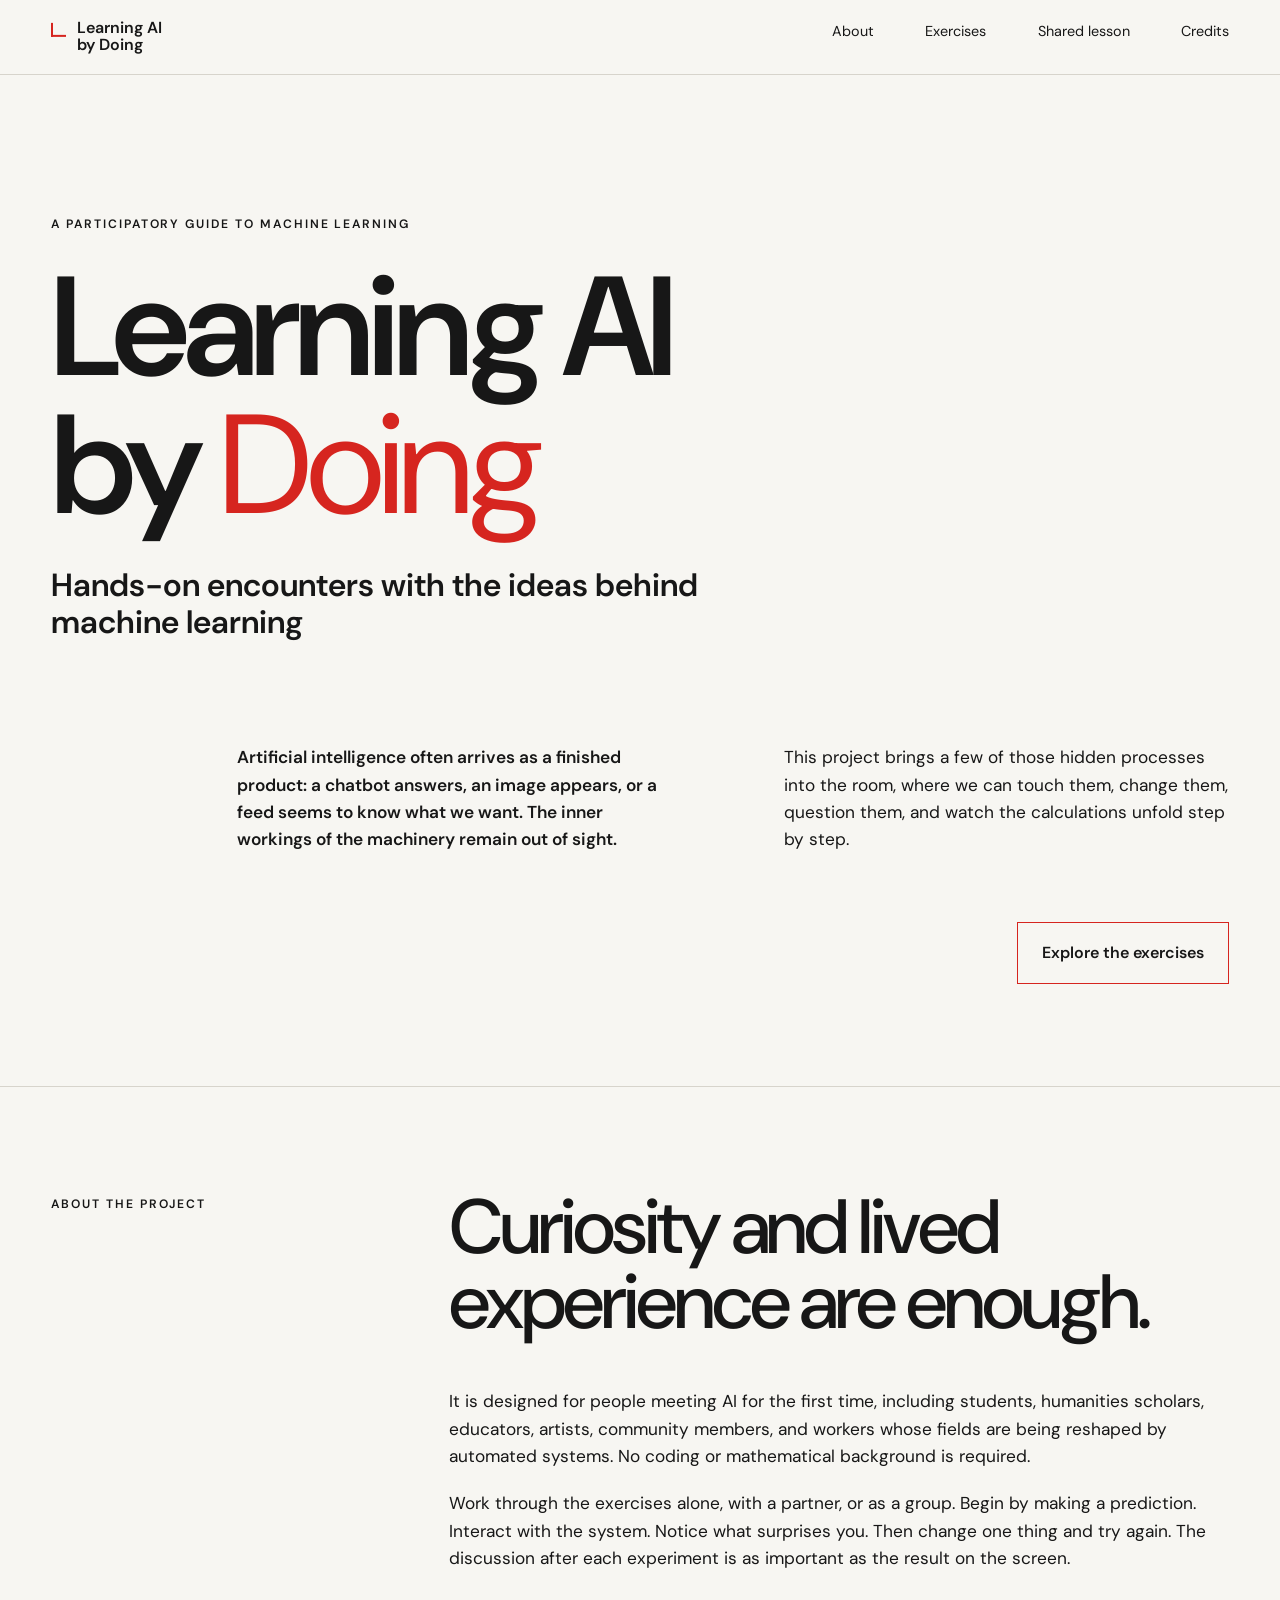
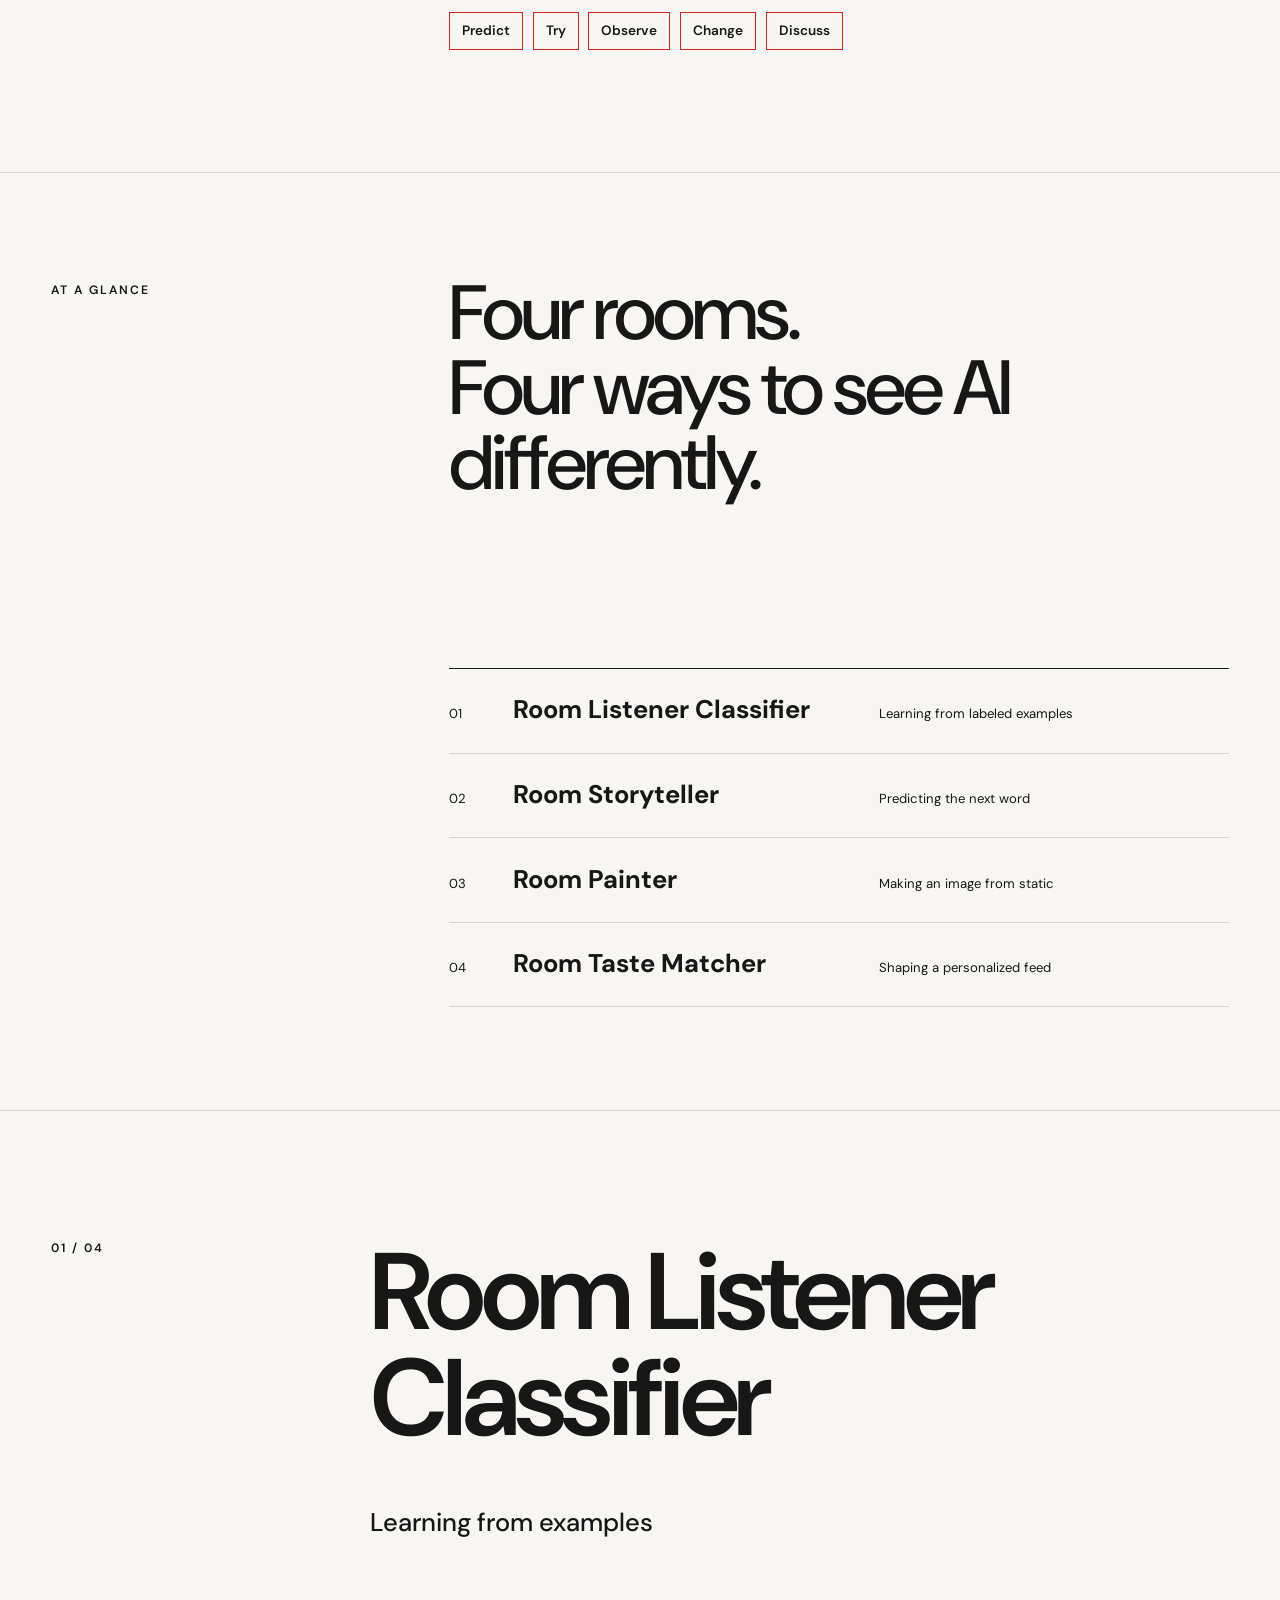
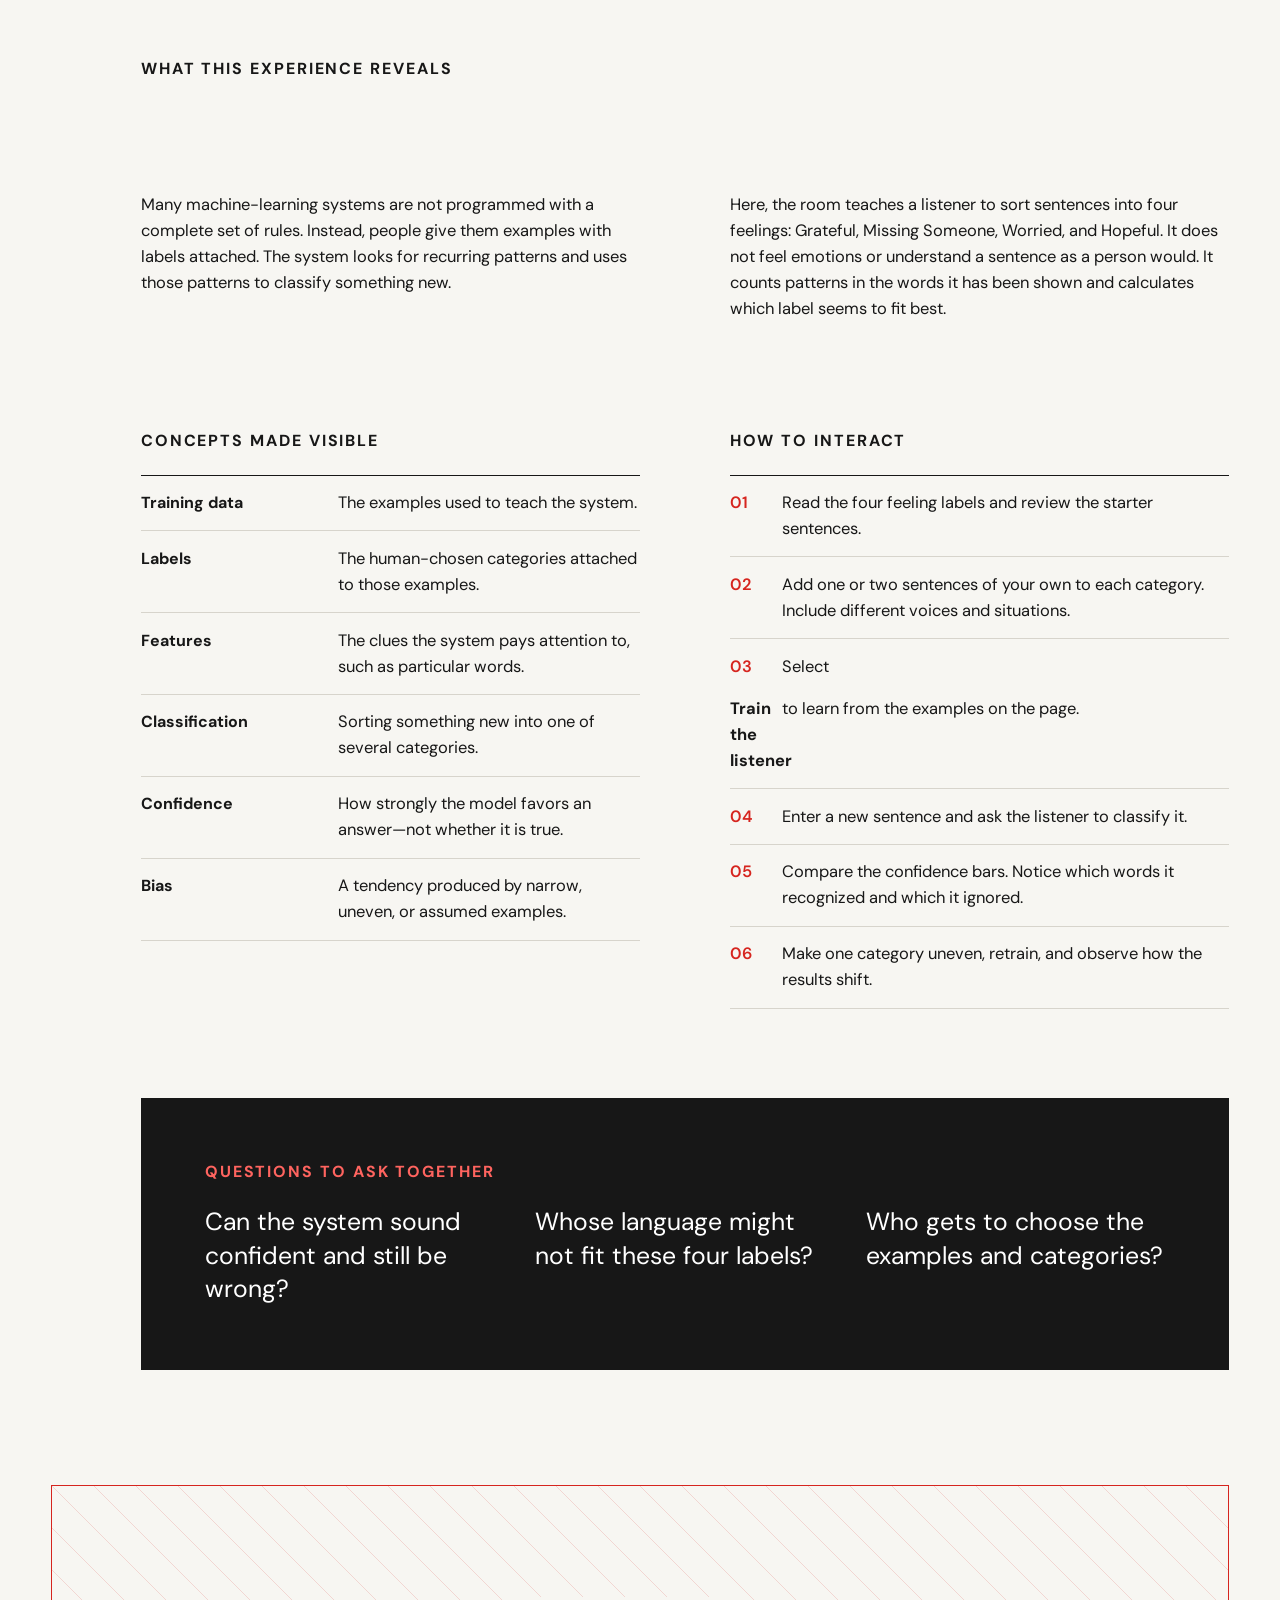
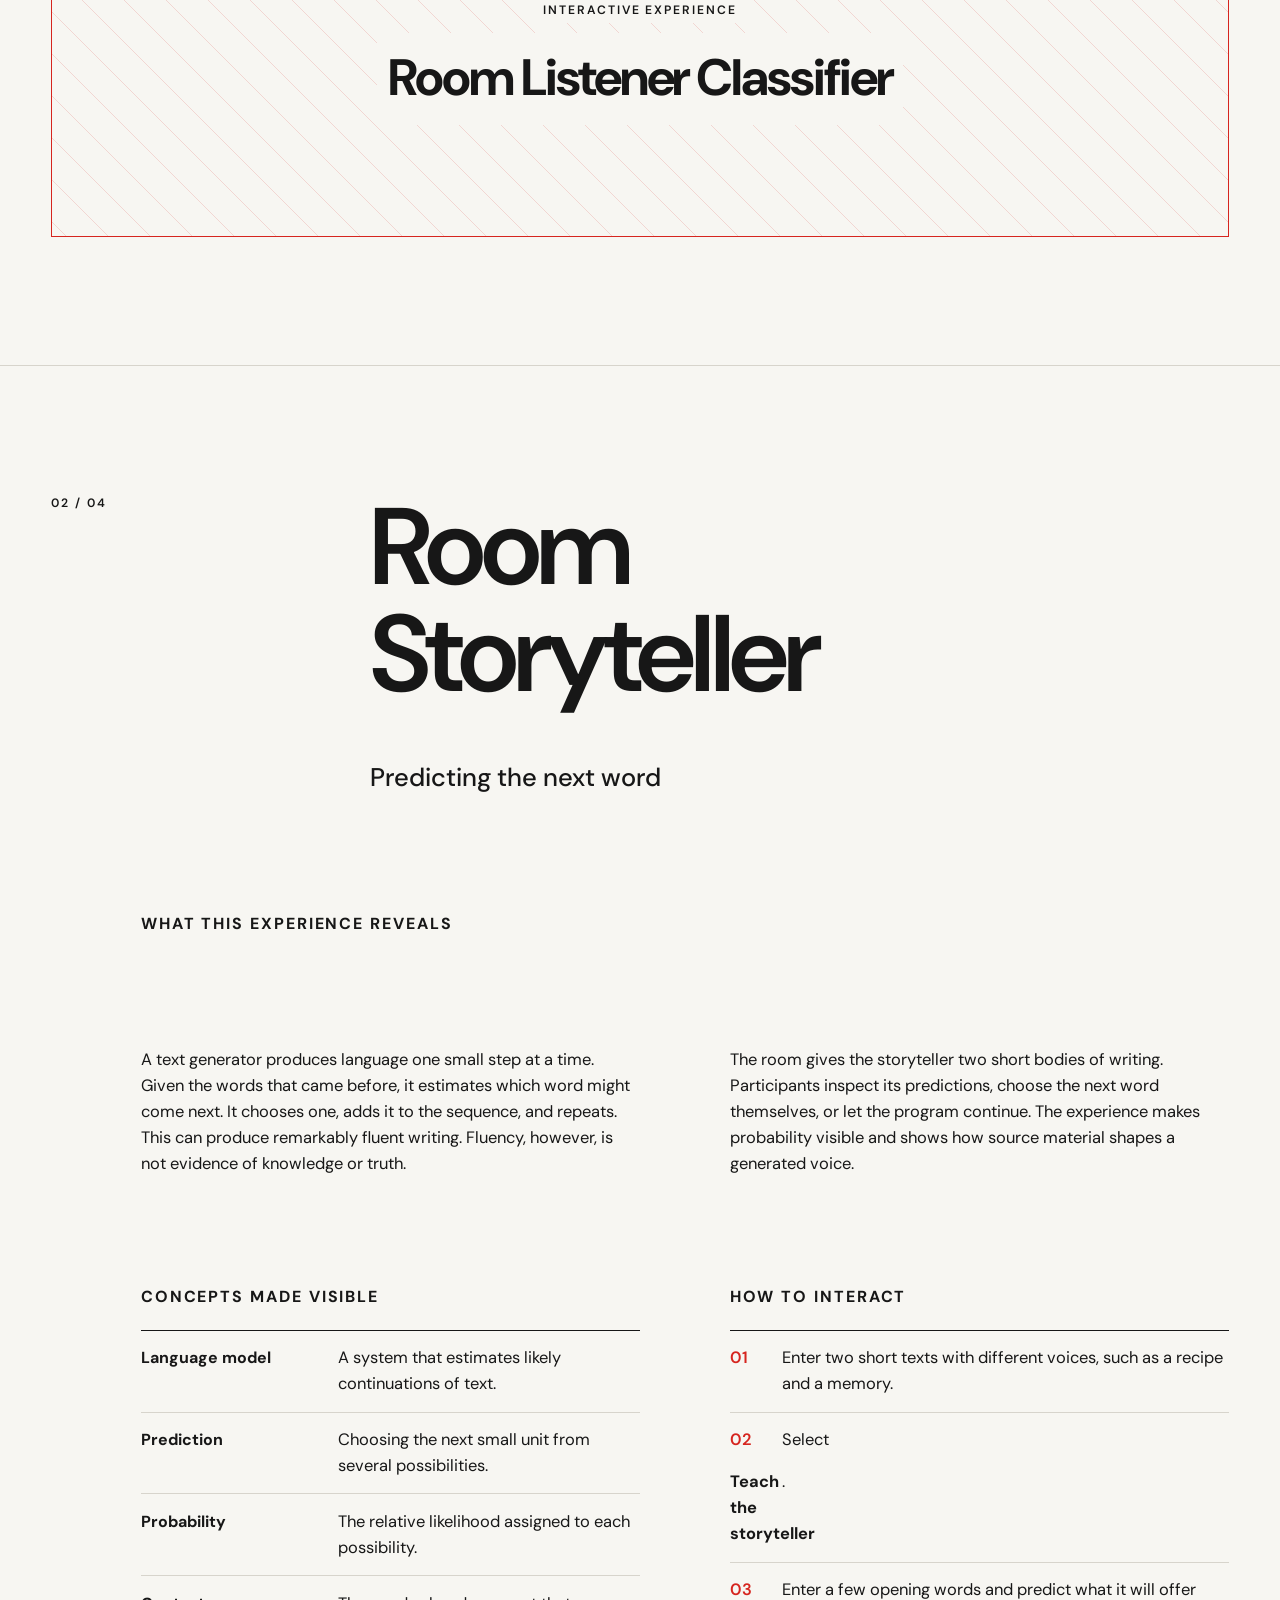
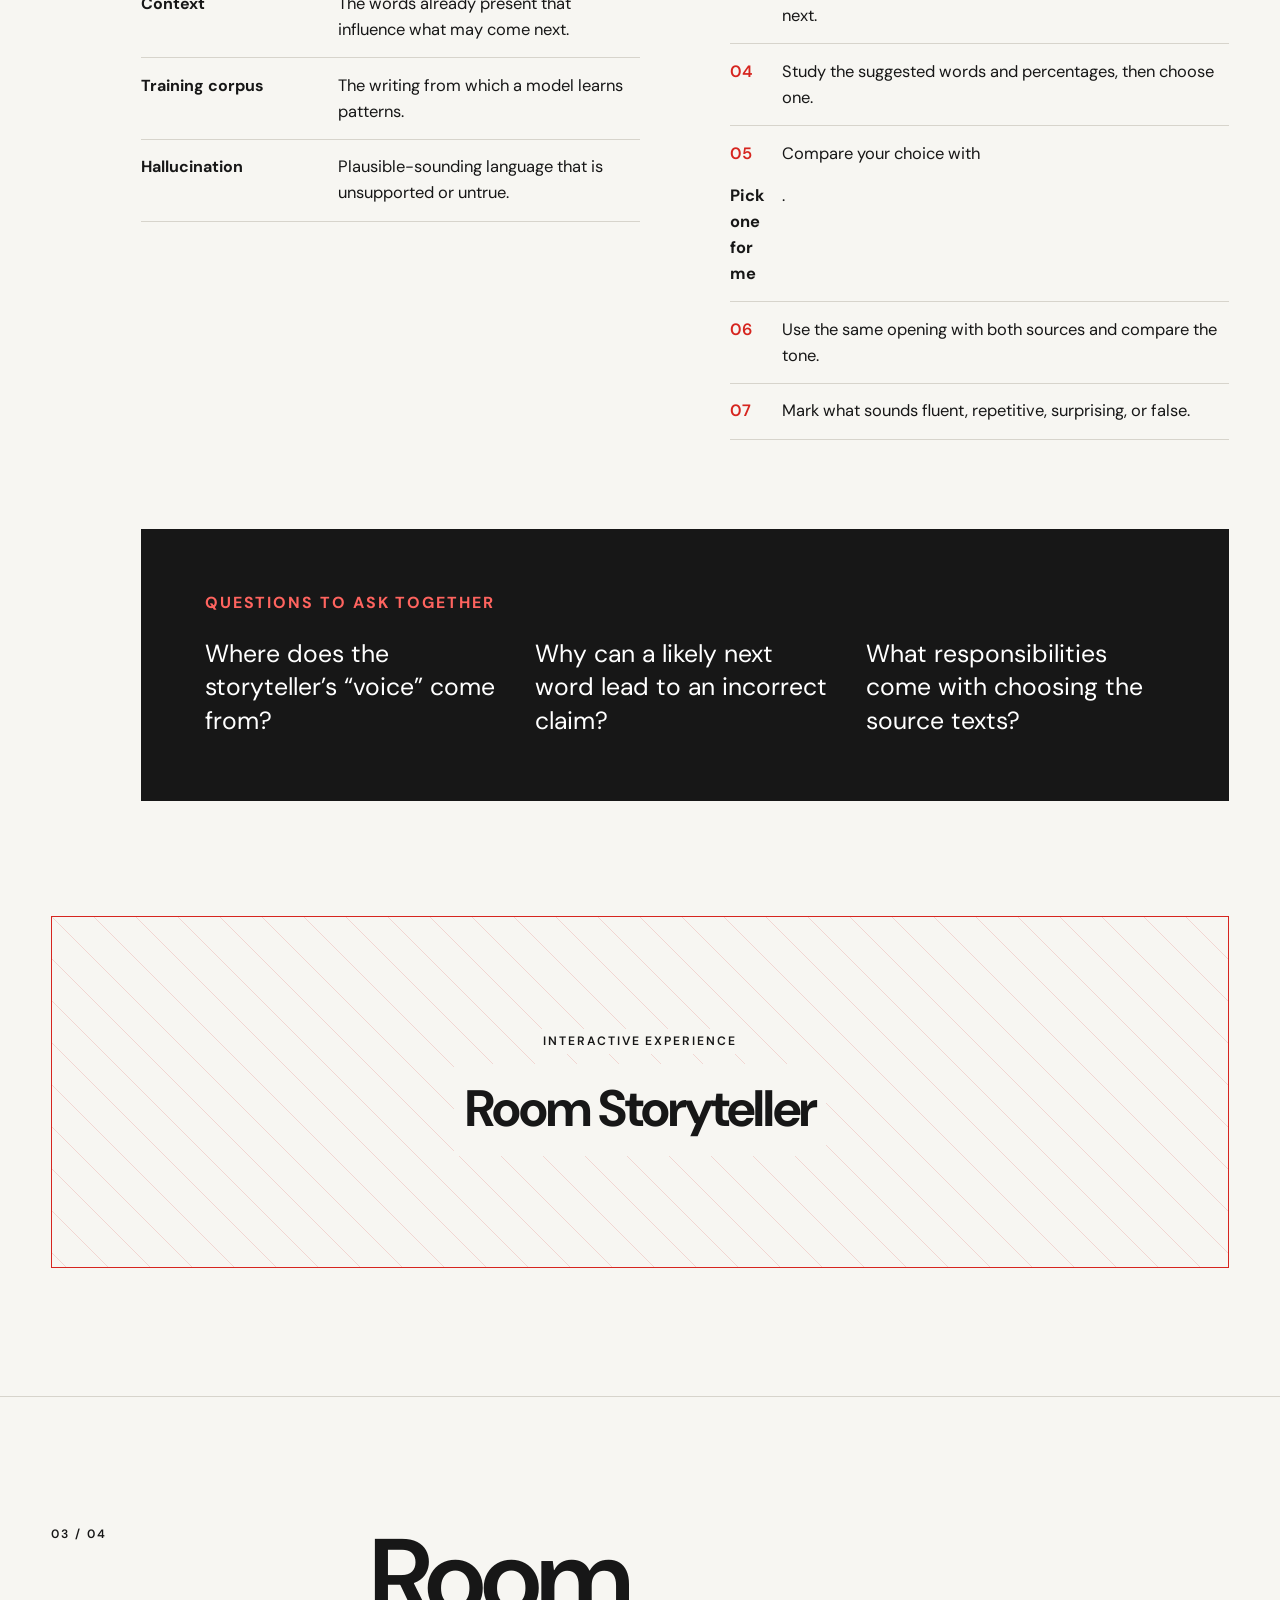
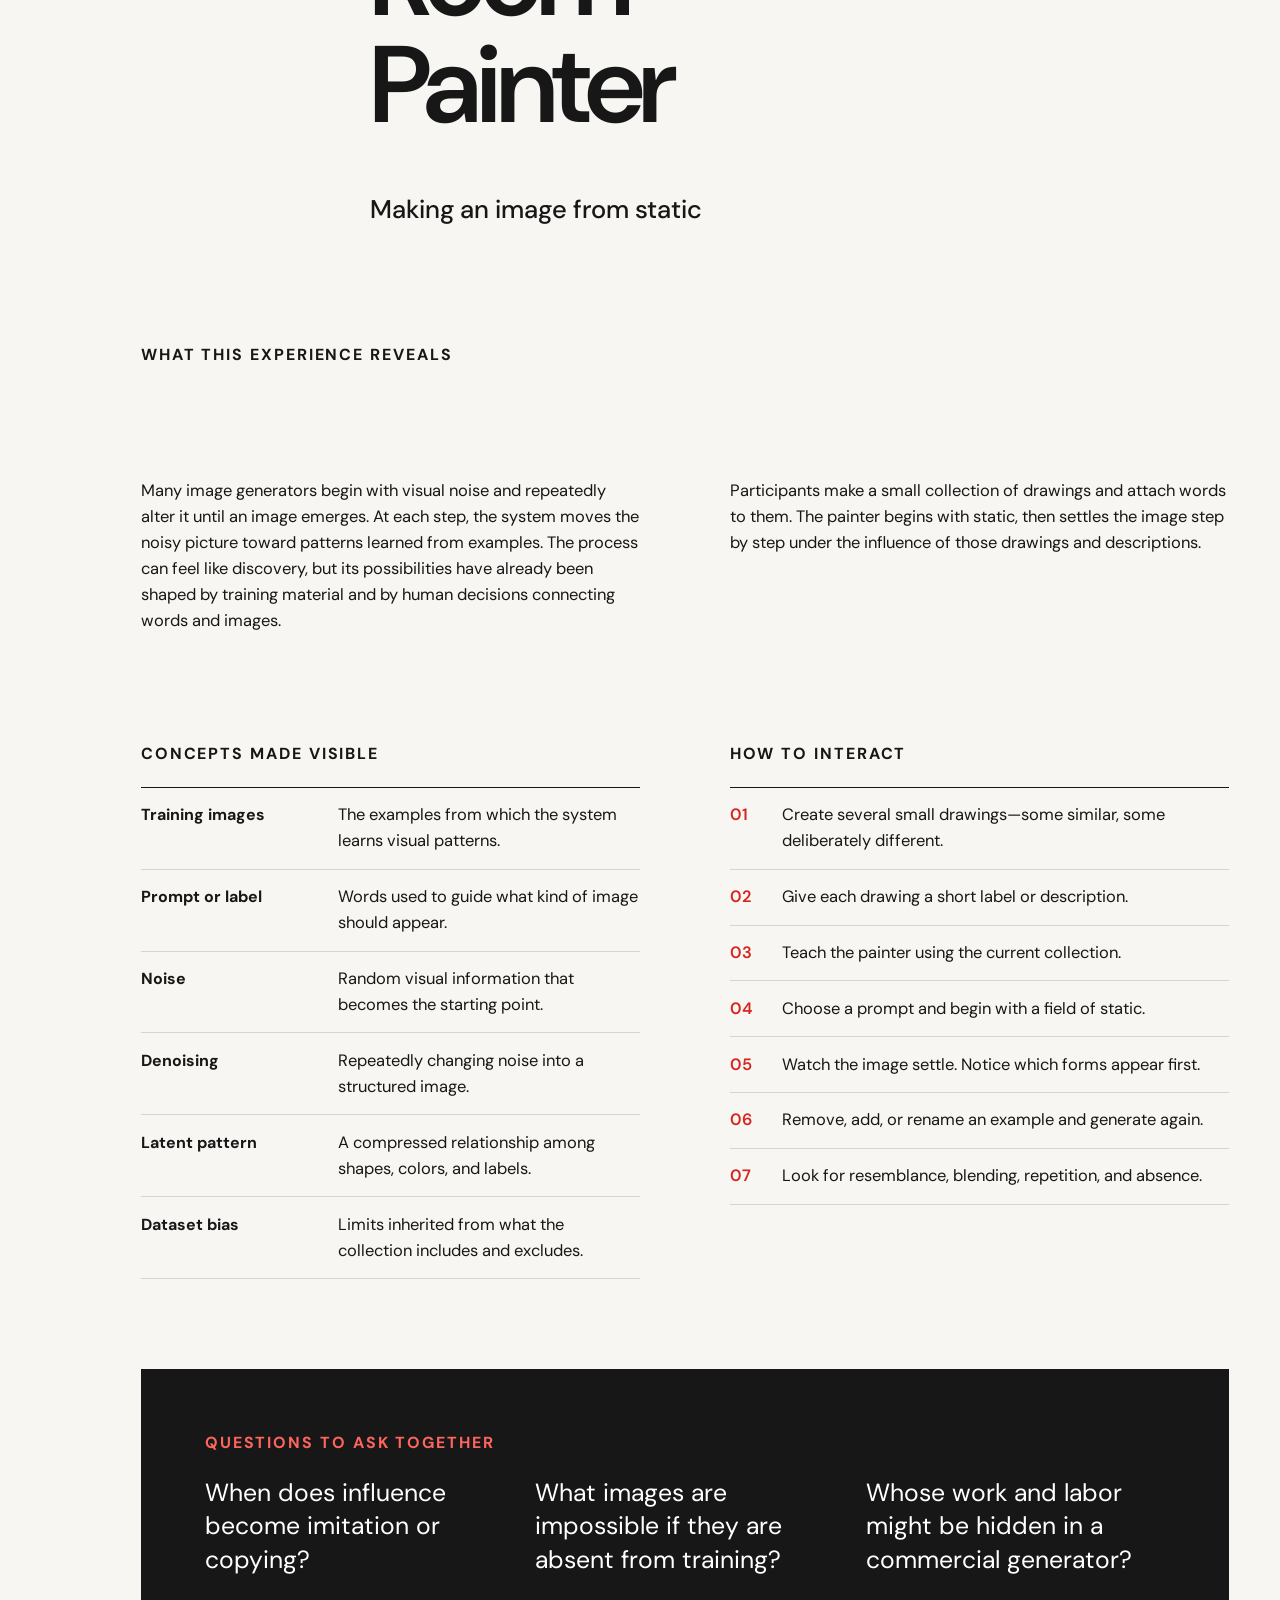
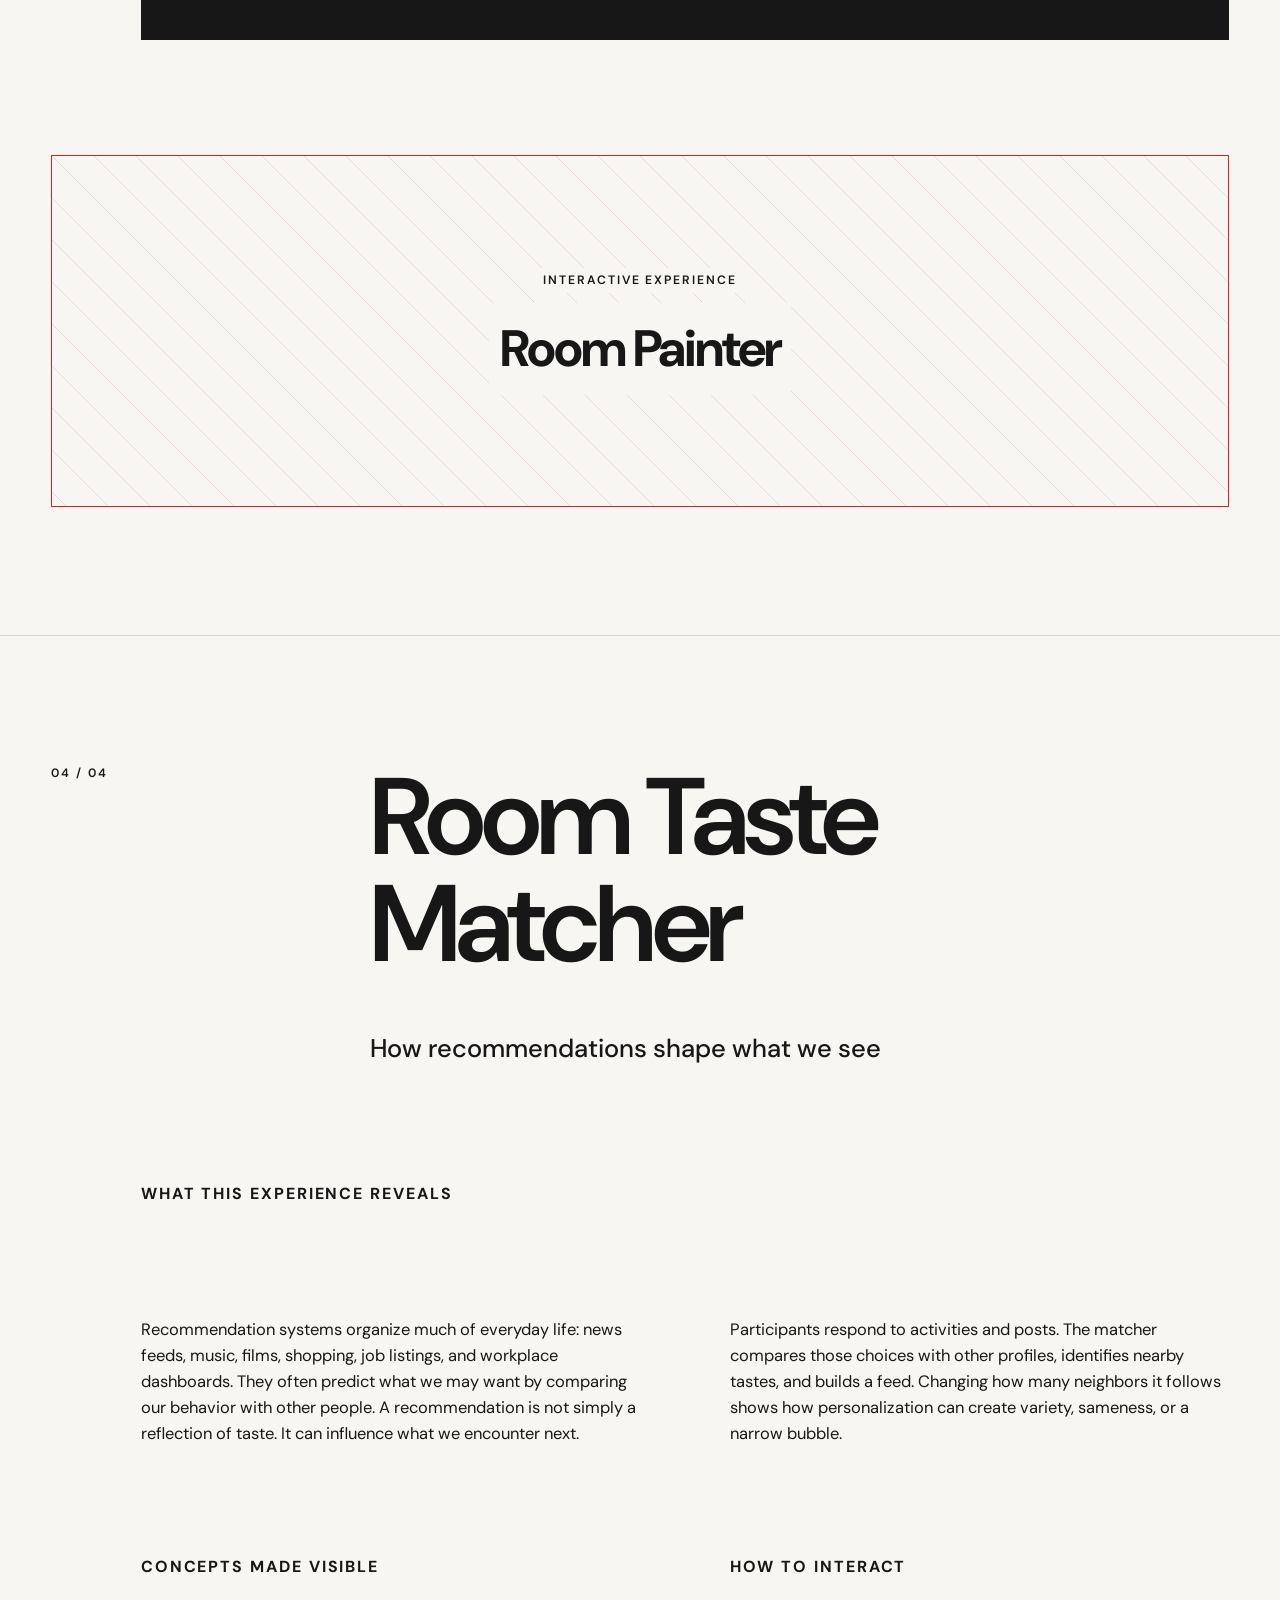
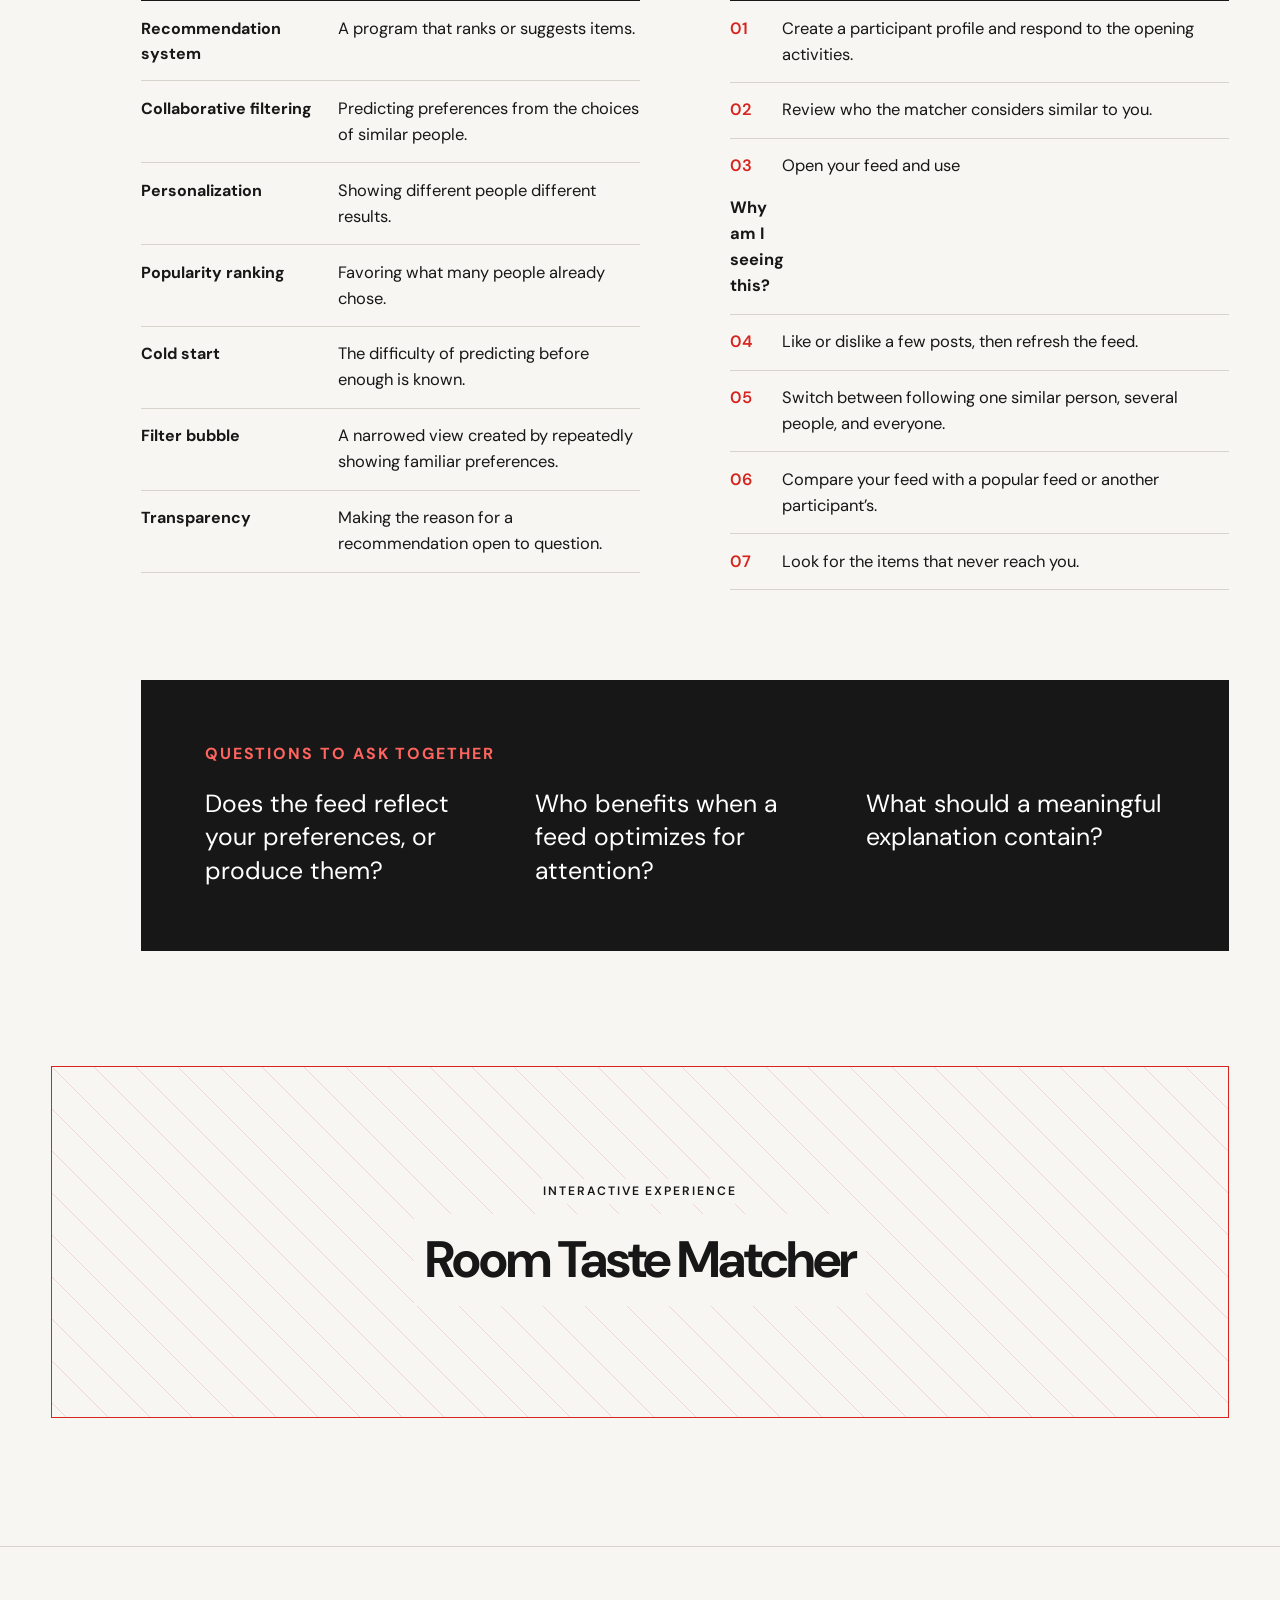
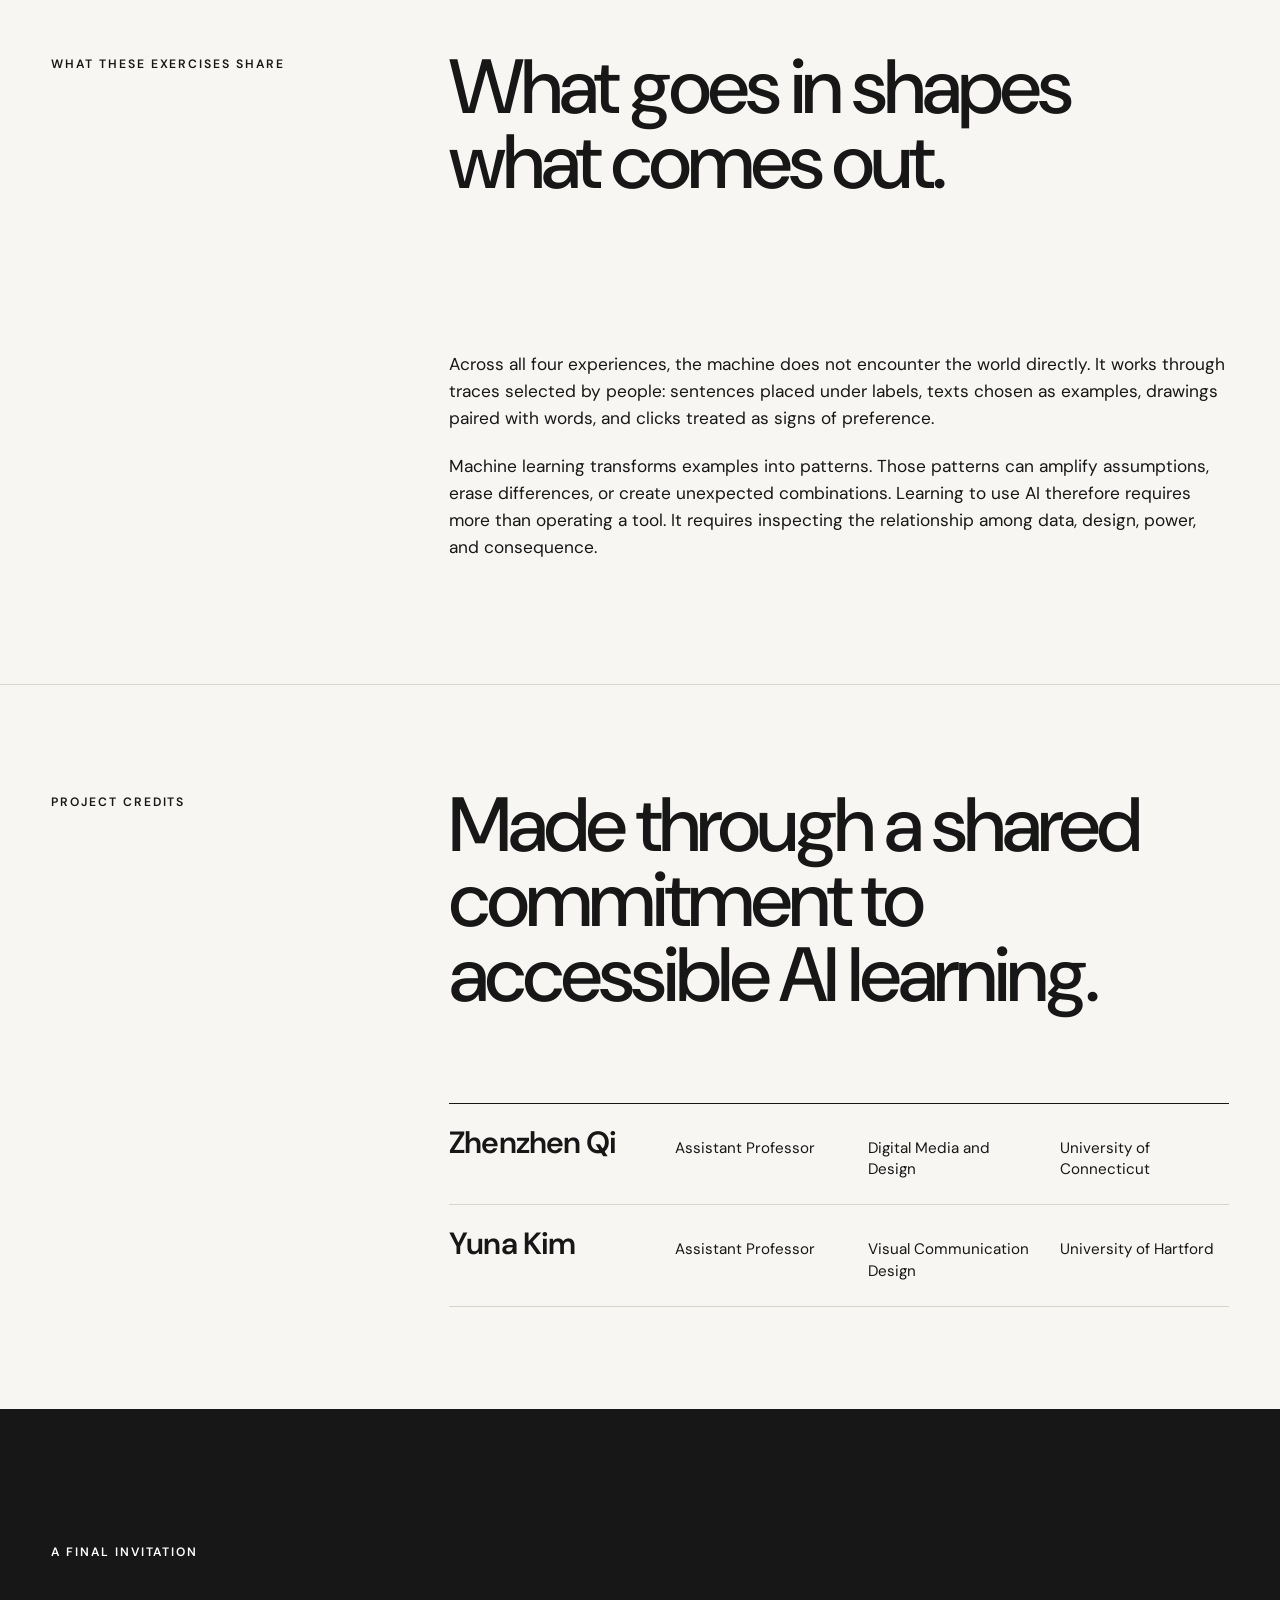
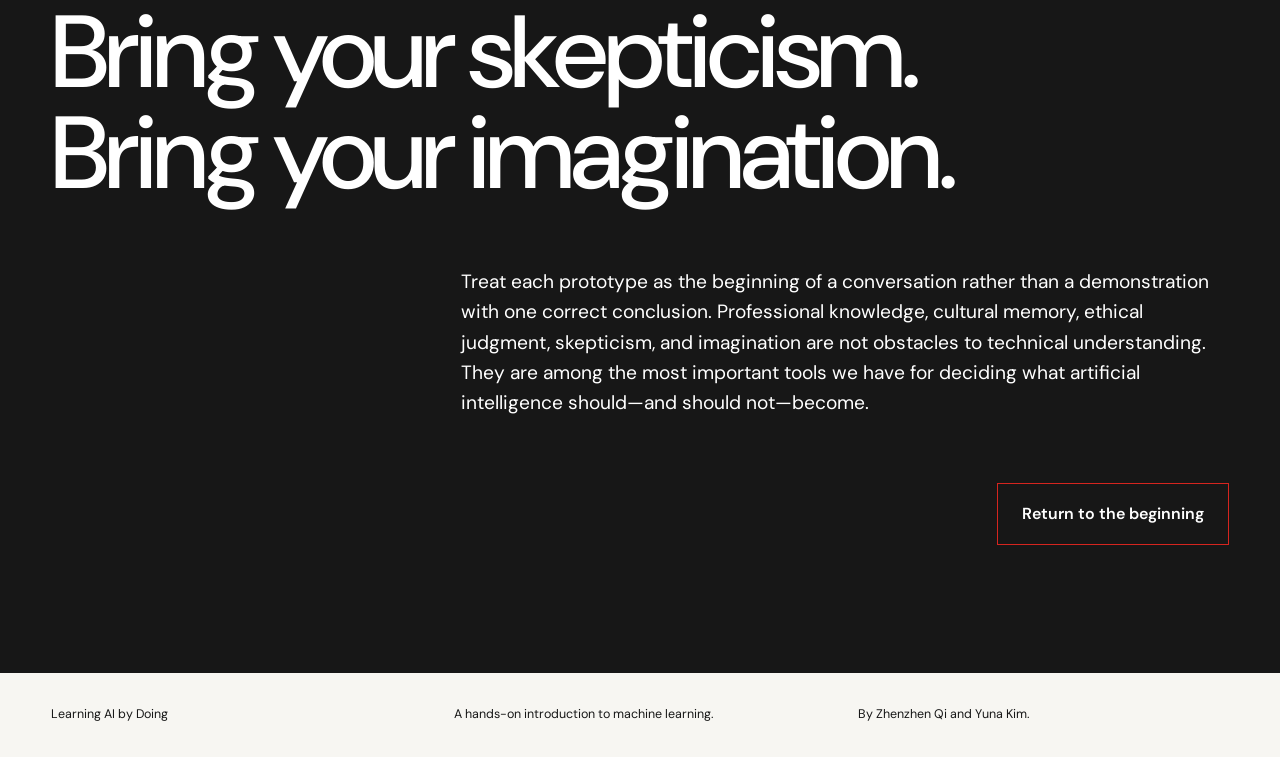
==== commit 93ecc5fe: "Add project credits section" ====
--- a/index.html
+++ b/index.html
@@ -23,12 +23,14 @@
       <a href="#about">About</a>
       <a href="#exercises">Exercises</a>
       <a href="#shared-lesson">Shared lesson</a>
+      <a href="#credits">Credits</a>
     </nav>
     <button class="menu-button" type="button" aria-expanded="false" aria-controls="mobile-nav">Menu</button>
     <nav class="mobile-nav" id="mobile-nav" aria-label="Mobile navigation" hidden>
       <a href="#about">About</a>
       <a href="#exercises">Exercises</a>
       <a href="#shared-lesson">Shared lesson</a>
+      <a href="#credits">Credits</a>
     </nav>
   </header>
 
@@ -278,6 +280,27 @@
       </div>
     </section>
 
+    <section class="credits" id="credits" aria-labelledby="credits-title">
+      <div class="section-label">Project credits</div>
+      <div class="credits-content">
+        <h2 id="credits-title">Made through a shared commitment to accessible AI learning.</h2>
+        <div class="credit-list">
+          <article class="credit-person">
+            <h3>Zhenzhen Qi</h3>
+            <p>Assistant Professor</p>
+            <p>Digital Media and Design</p>
+            <p>University of Connecticut</p>
+          </article>
+          <article class="credit-person">
+            <h3>Yuna Kim</h3>
+            <p>Assistant Professor</p>
+            <p>Visual Communication Design</p>
+            <p>University of Hartford</p>
+          </article>
+        </div>
+      </div>
+    </section>
+
     <section class="invitation" aria-labelledby="invitation-title">
       <div class="section-label">A final invitation</div>
       <h2 id="invitation-title">Bring your skepticism.<br>Bring your imagination.</h2>
@@ -289,7 +312,7 @@
   <footer>
     <div>Learning AI by Doing</div>
     <p>A hands-on introduction to machine learning.</p>
-    <div>Designed for inquiry, conversation, and first encounters.</div>
+    <div>By Zhenzhen Qi and Yuna Kim.</div>
   </footer>
 
   <script src="script.js"></script>
--- a/styles.css
+++ b/styles.css
@@ -59,7 +59,7 @@
 .outline-link { display: block; width: fit-content; margin: 3rem 0 0 auto; padding: 1.1rem 1.5rem; border: 1px solid var(--accent); text-decoration: none; font-weight: 600; transition: background .2s, color .2s; }
 .outline-link:hover, .outline-link:focus-visible { background: var(--accent); color: white; }
 
-.intro-section, .overview, .shared-lesson {
+.intro-section, .overview, .shared-lesson, .credits {
   max-width: var(--max); margin: 0 auto; padding: clamp(4rem, 8vw, 8rem) var(--pad);
   border-top: 1px solid var(--line);
   display: grid; grid-template-columns: minmax(10rem, .55fr) 1.45fr; gap: clamp(2rem, 8vw, 10rem);
@@ -105,6 +105,12 @@
 .embed-slot .development-message { margin-top: 1rem; color: var(--accent); font-size: 1rem; font-weight: 700; letter-spacing: 0; text-transform: none; }
 
 .shared-copy { grid-column: 2; }
+.credits-content { grid-column: 2; }
+.credits-content > h2 { max-width: 18ch; margin-bottom: clamp(3rem, 7vw, 6rem); font-size: clamp(2.8rem, 6vw, 6rem); font-weight: 500; }
+.credit-list { border-top: 1px solid var(--ink); }
+.credit-person { display: grid; grid-template-columns: minmax(12rem, 1.2fr) repeat(3, 1fr); gap: 1.5rem; align-items: baseline; padding: 1.5rem 0; border-bottom: 1px solid var(--line); }
+.credit-person h3 { font-size: clamp(1.35rem, 2.4vw, 2.2rem); font-weight: 600; letter-spacing: -.03em; }
+.credit-person p { margin: 0; font-size: .95rem; line-height: 1.4; }
 .invitation { background: var(--night); color: white; padding: clamp(5rem, 10vw, 10rem) max(var(--pad), calc((100vw - var(--max)) / 2 + var(--pad))); }
 .invitation h2 { max-width: 14ch; margin: 2.5rem 0 4rem; font-size: clamp(3.3rem, 8vw, 8rem); font-weight: 500; }
 .invitation p { max-width: 48rem; margin-left: auto; font-size: clamp(1.05rem, 1.5vw, 1.35rem); }
@@ -120,14 +126,16 @@
   .mobile-nav:not([hidden]) { display: flex; }
   .mobile-nav a { text-decoration: none; font-size: 1.15rem; }
   .hero { padding-top: 5rem; }
-  .hero-grid, .intro-section, .overview, .shared-lesson, .exercise-header, .exercise-body, .exercise-body > section:first-child { grid-template-columns: 1fr; }
+  .hero-grid, .intro-section, .overview, .shared-lesson, .credits, .exercise-header, .exercise-body, .exercise-body > section:first-child { grid-template-columns: 1fr; }
   .hero-grid { margin-left: 0; }
   .outline-link { margin-left: 0; }
-  .exercise-index, .shared-copy, .exercise-header h2, .exercise-tagline { grid-column: 1; }
+  .exercise-index, .shared-copy, .credits-content, .exercise-header h2, .exercise-tagline { grid-column: 1; }
   .exercise-index a { grid-template-columns: 2.4rem 1fr; }
   .exercise-index small { grid-column: 2; }
   .exercise-body > section:first-child h3, .questions { grid-column: 1; }
   .questions ul { grid-template-columns: 1fr; }
+  .credit-person { grid-template-columns: 1fr; gap: .35rem; }
+  .credit-person h3 { margin-bottom: .55rem; }
   footer { grid-template-columns: 1fr; }
 }
 
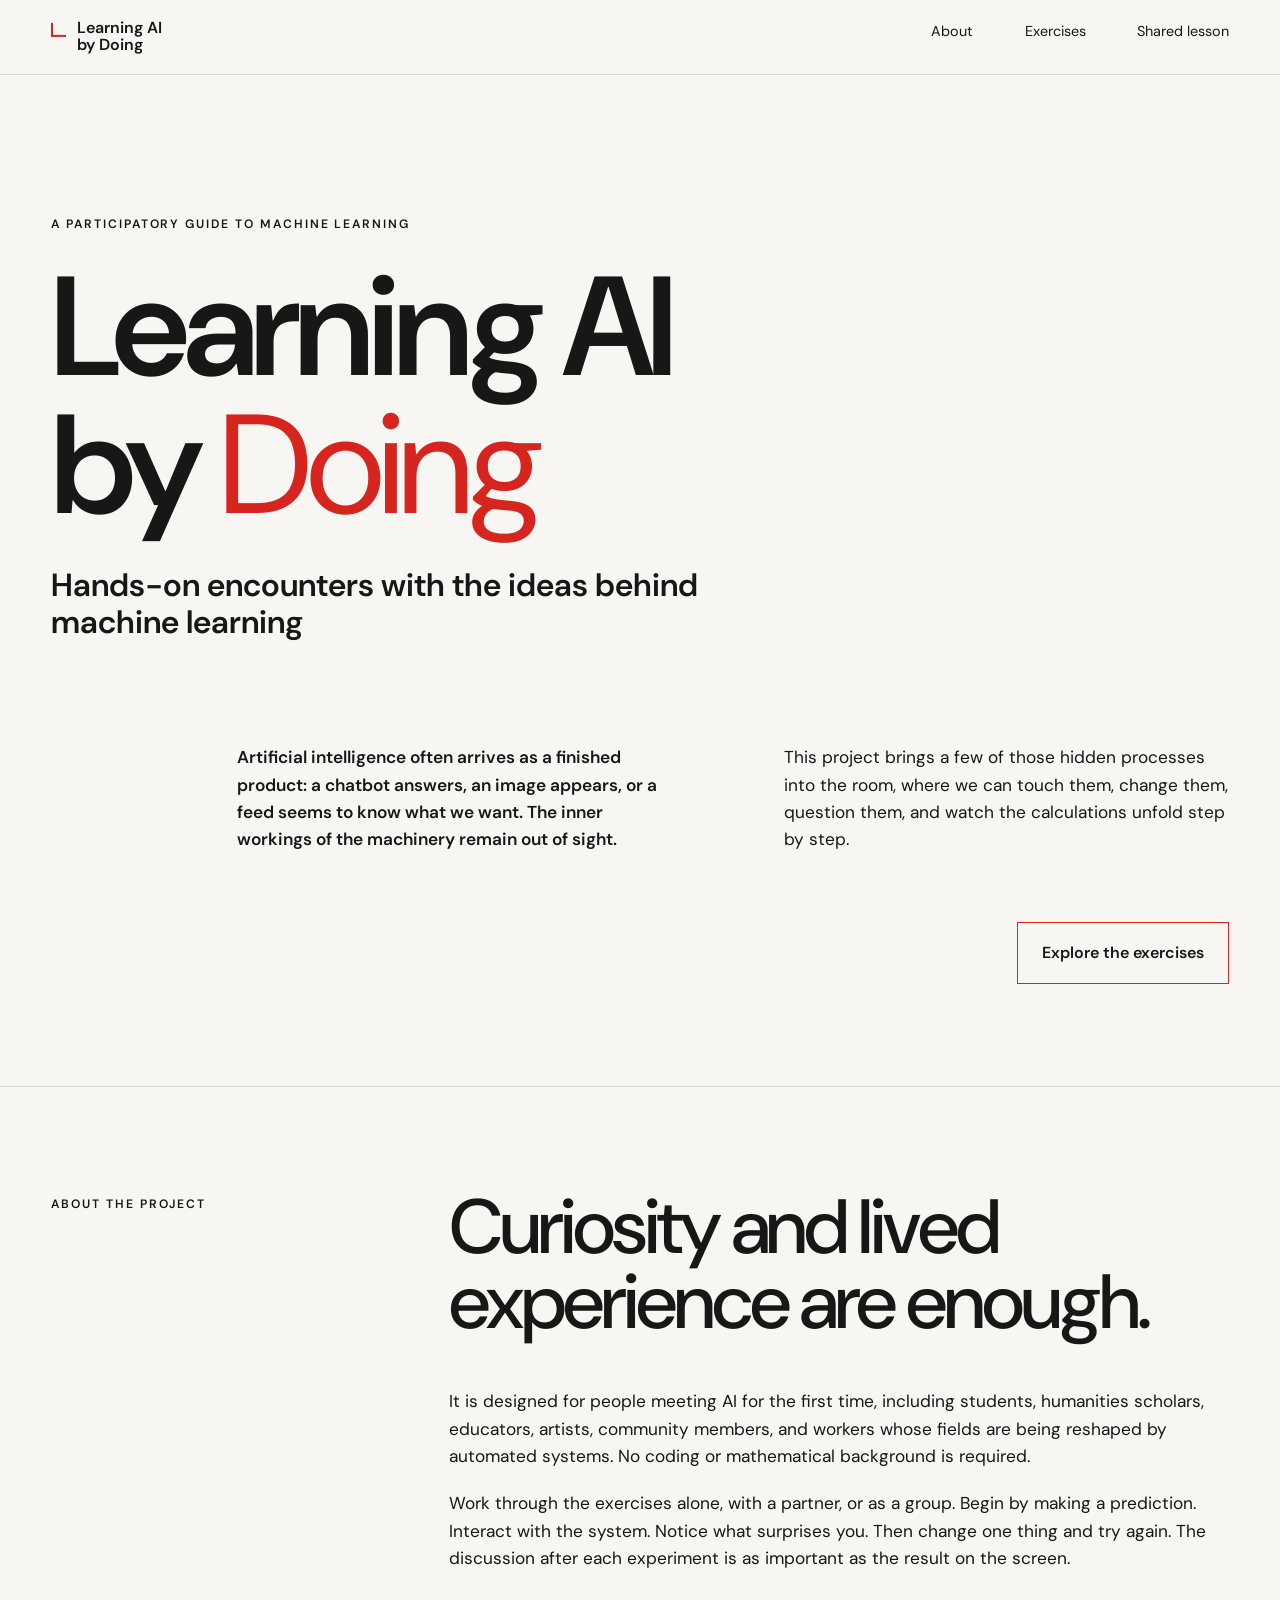
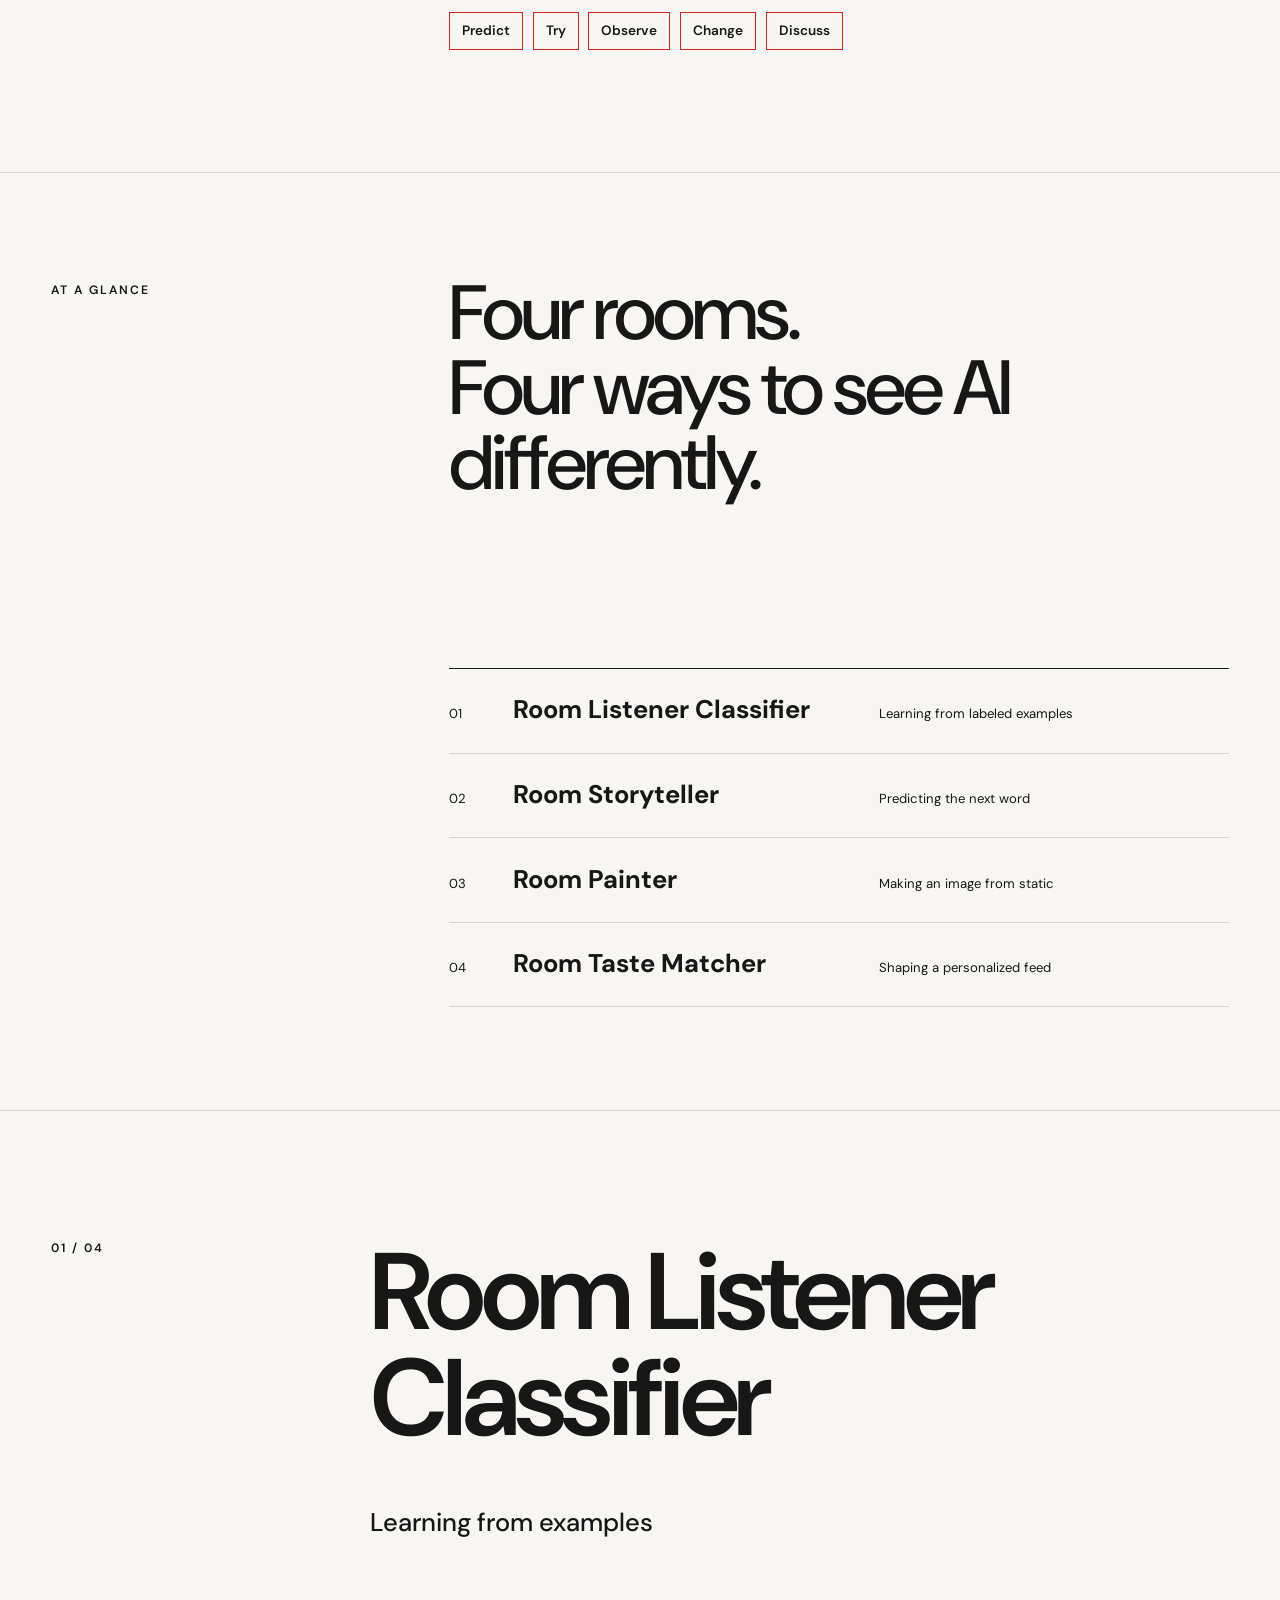
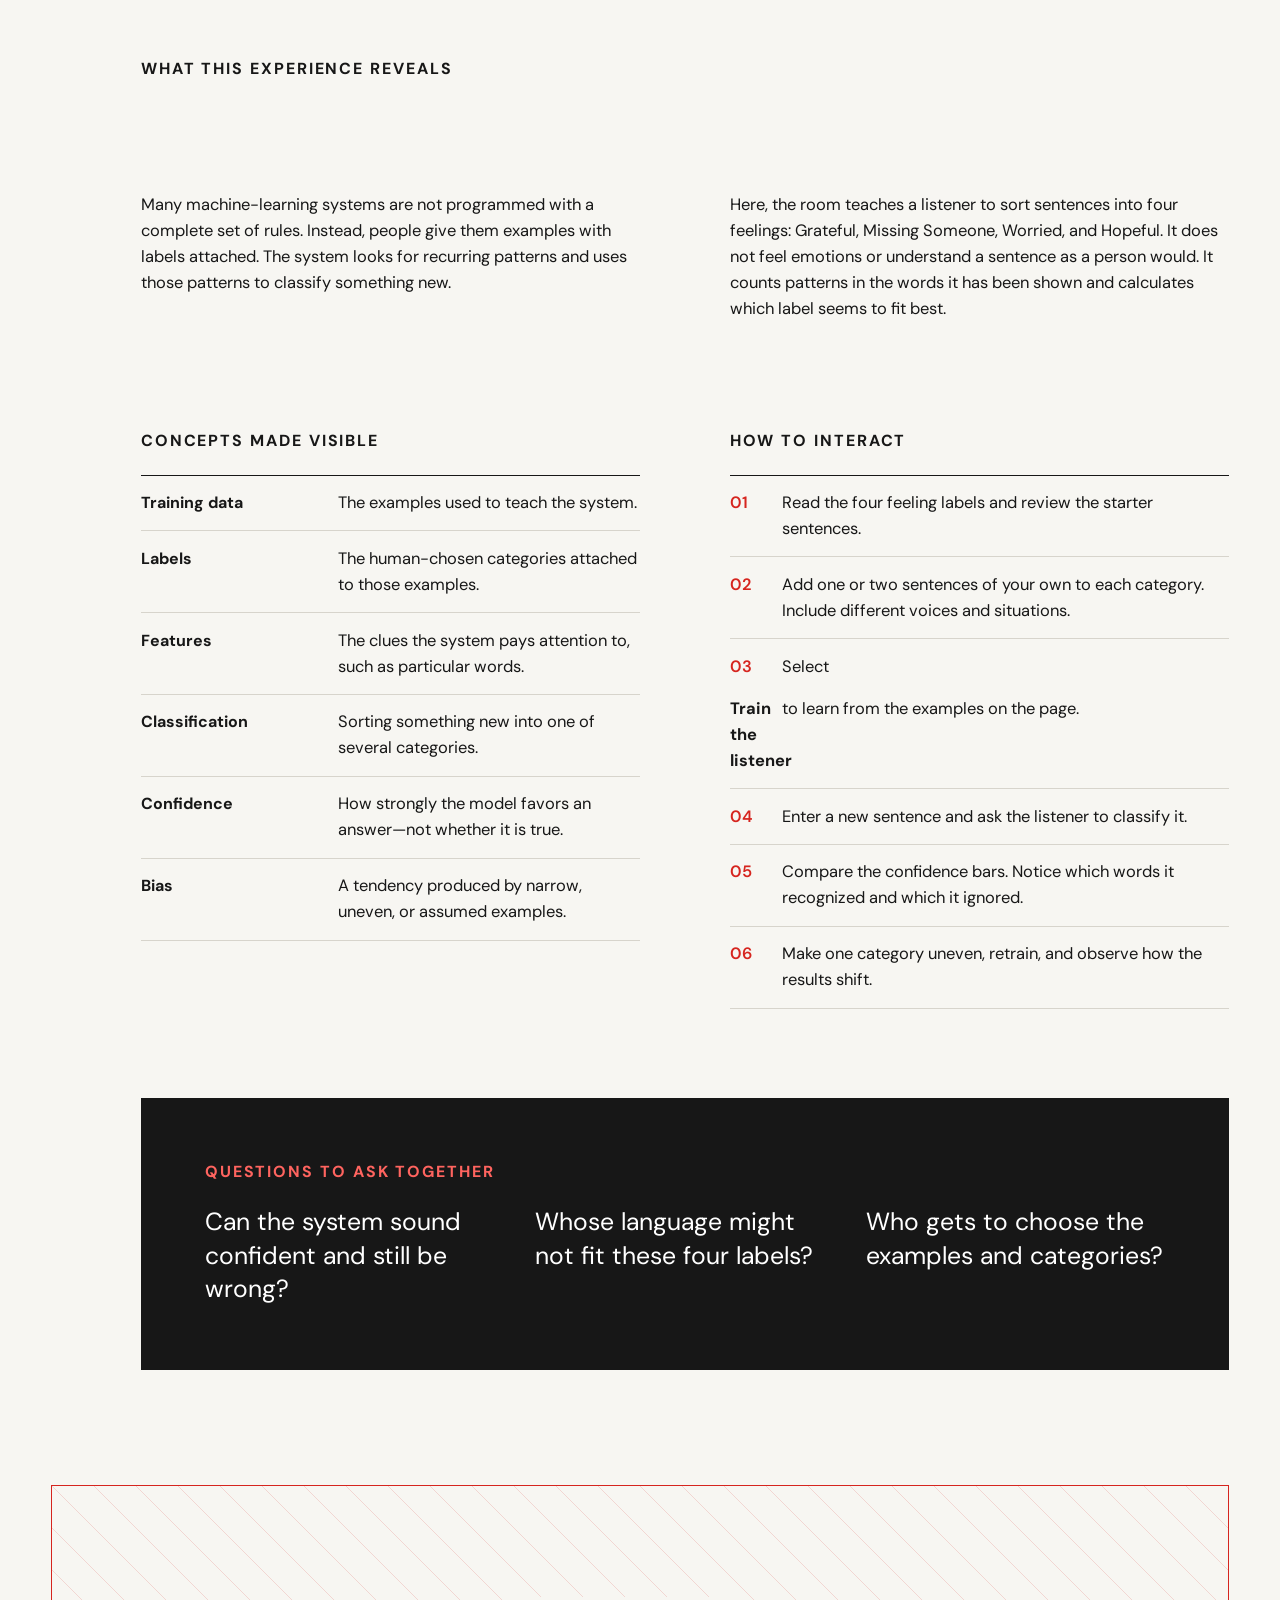
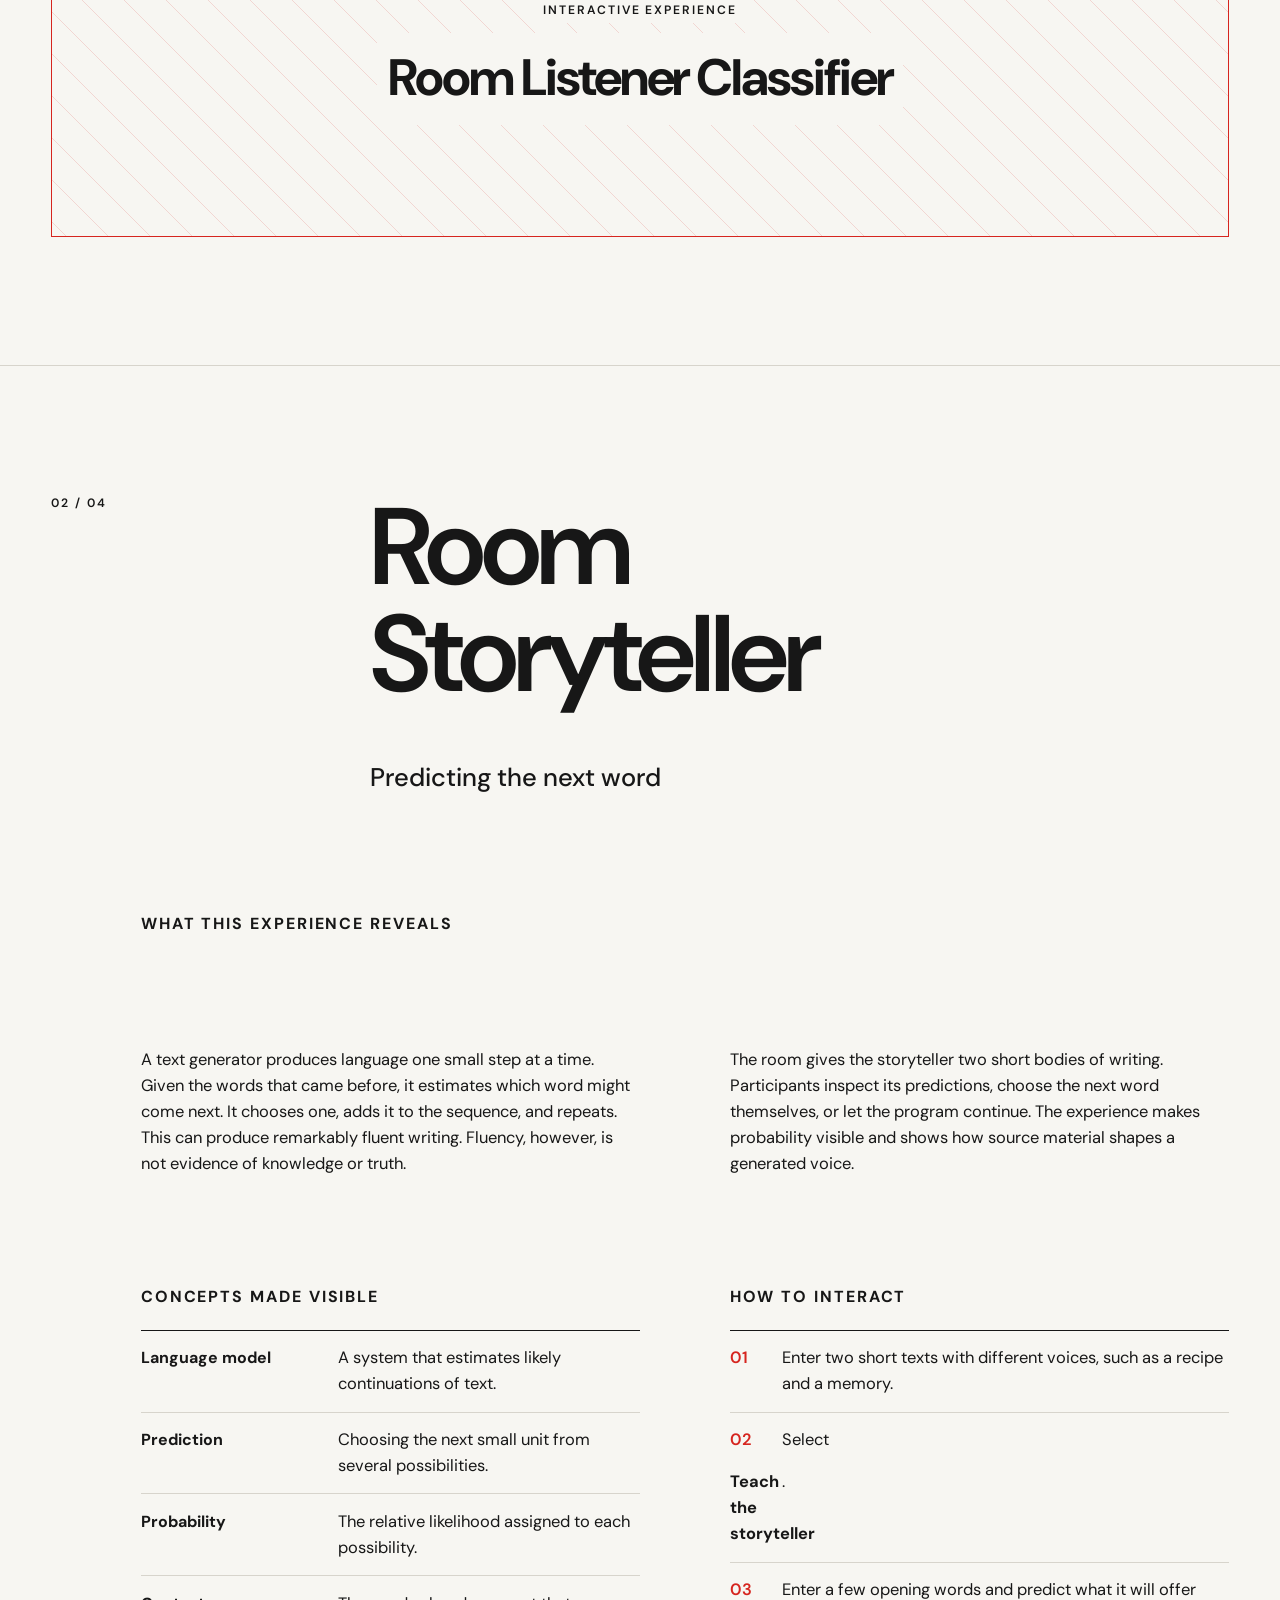
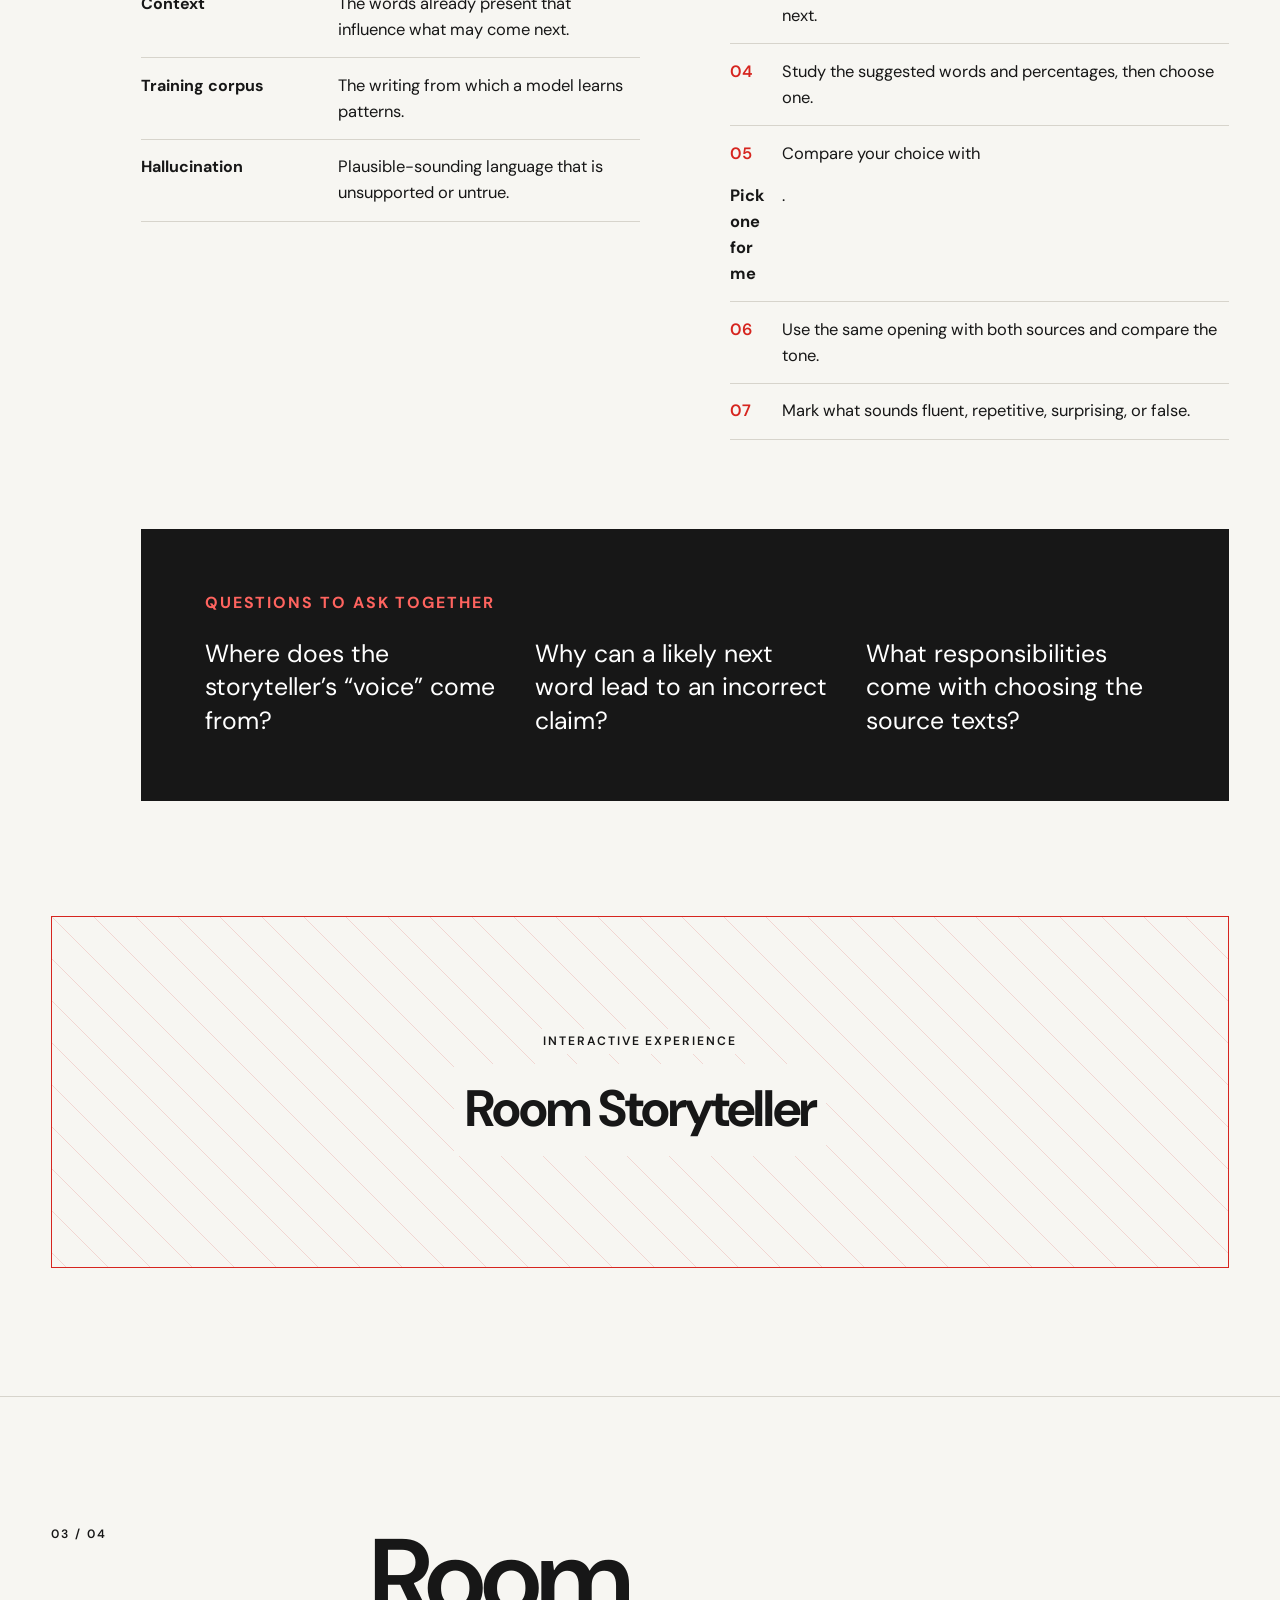
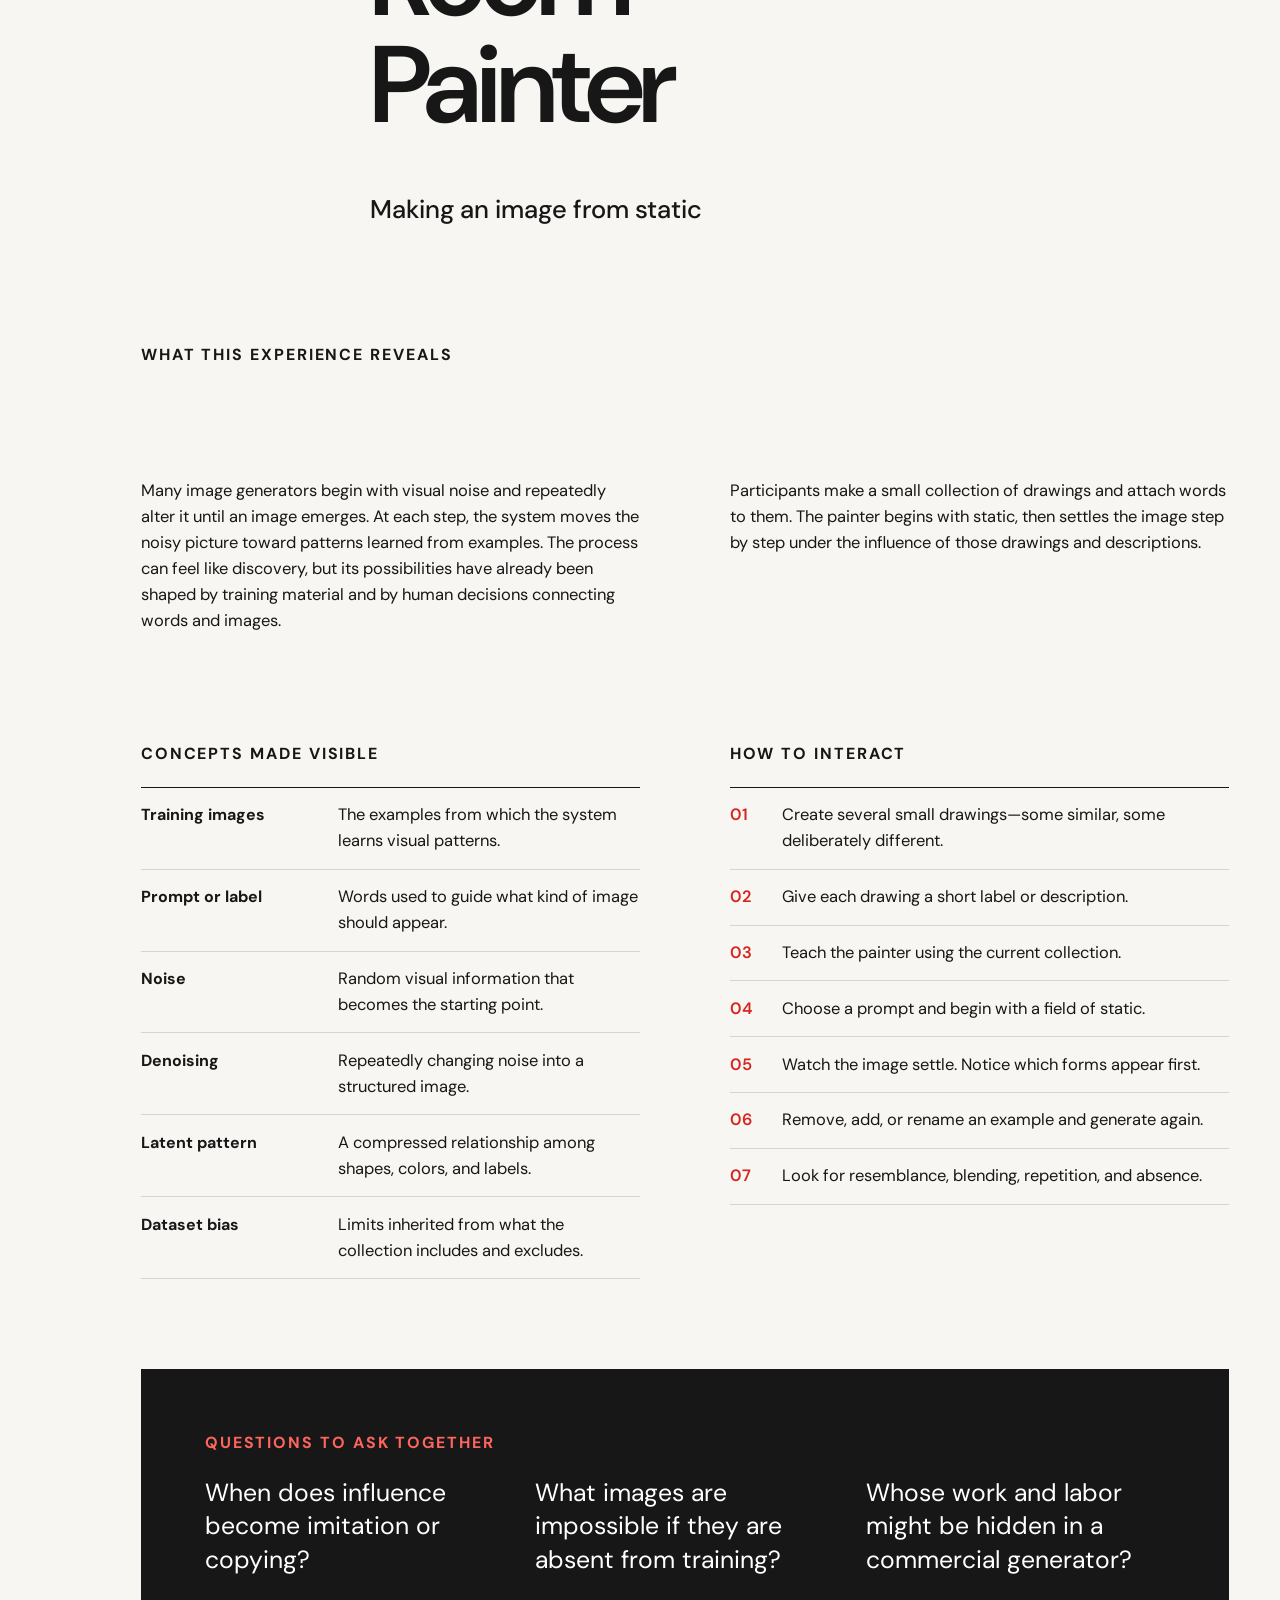
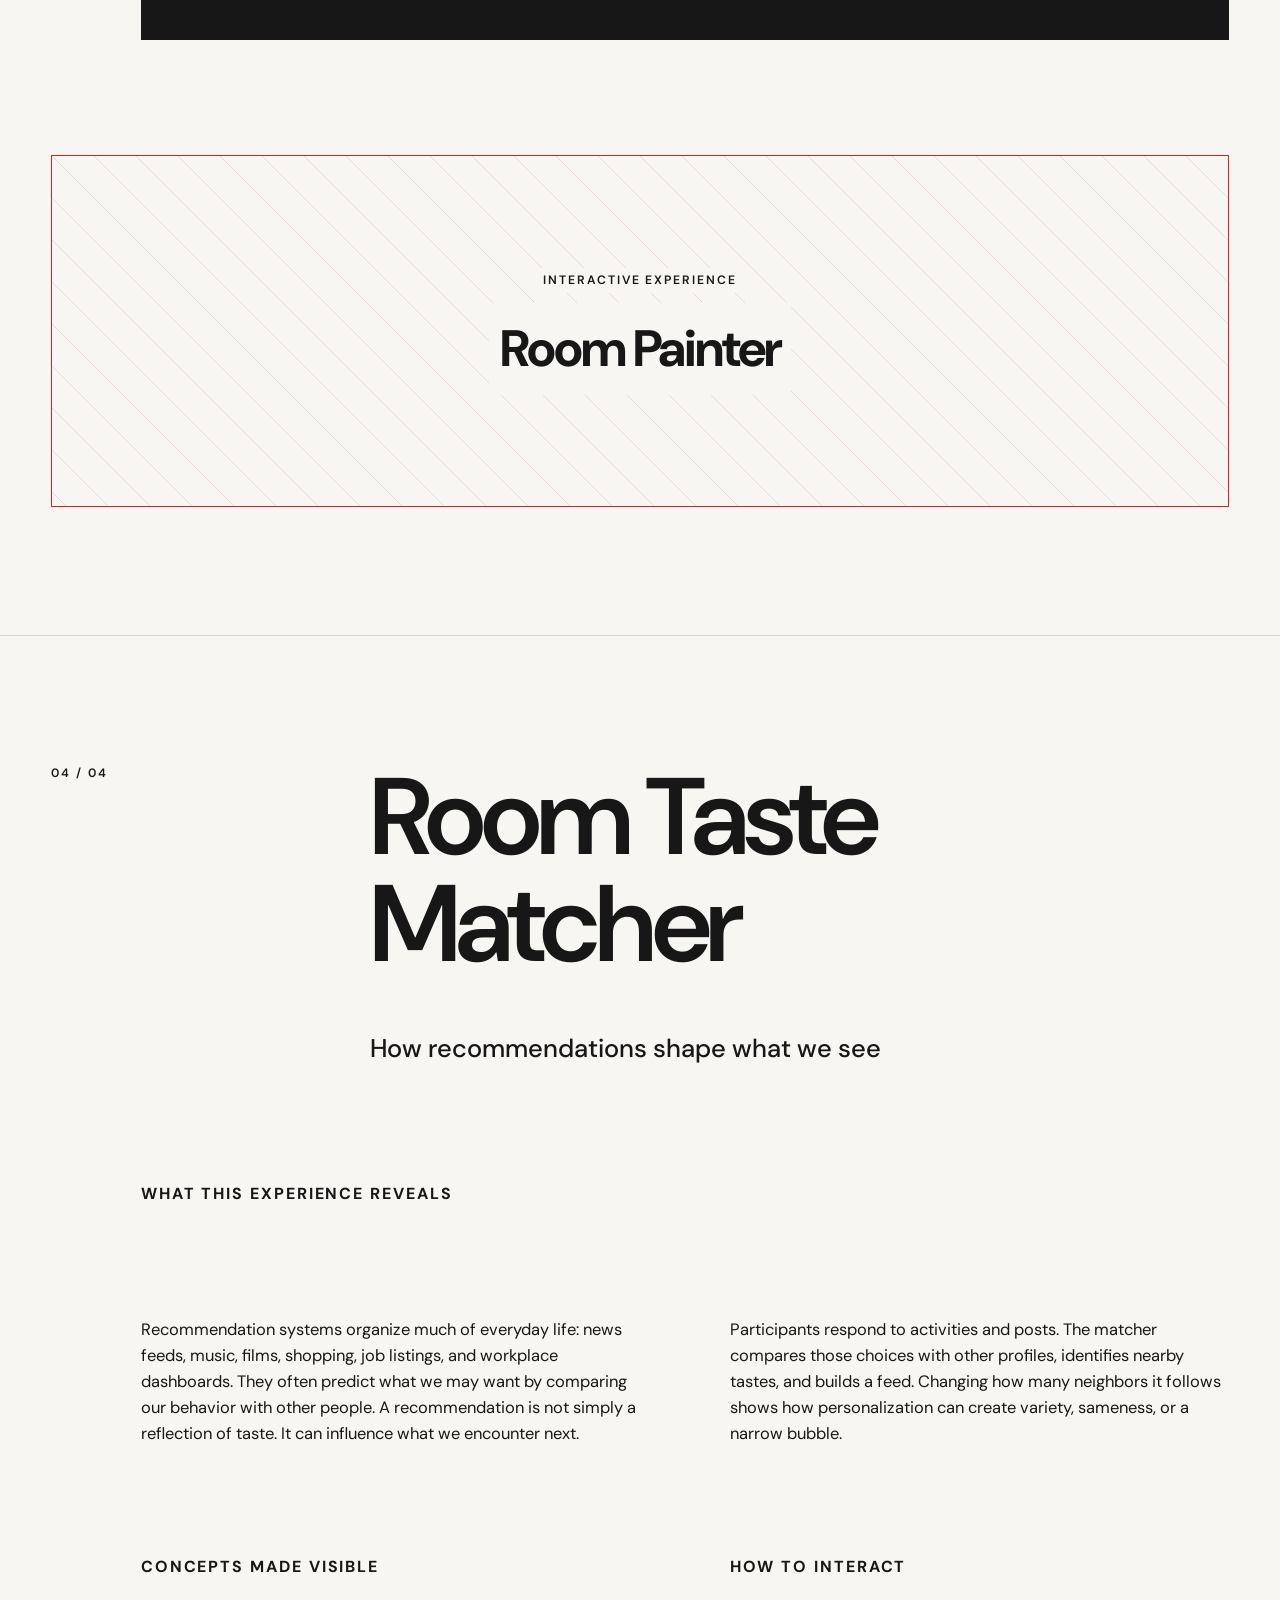
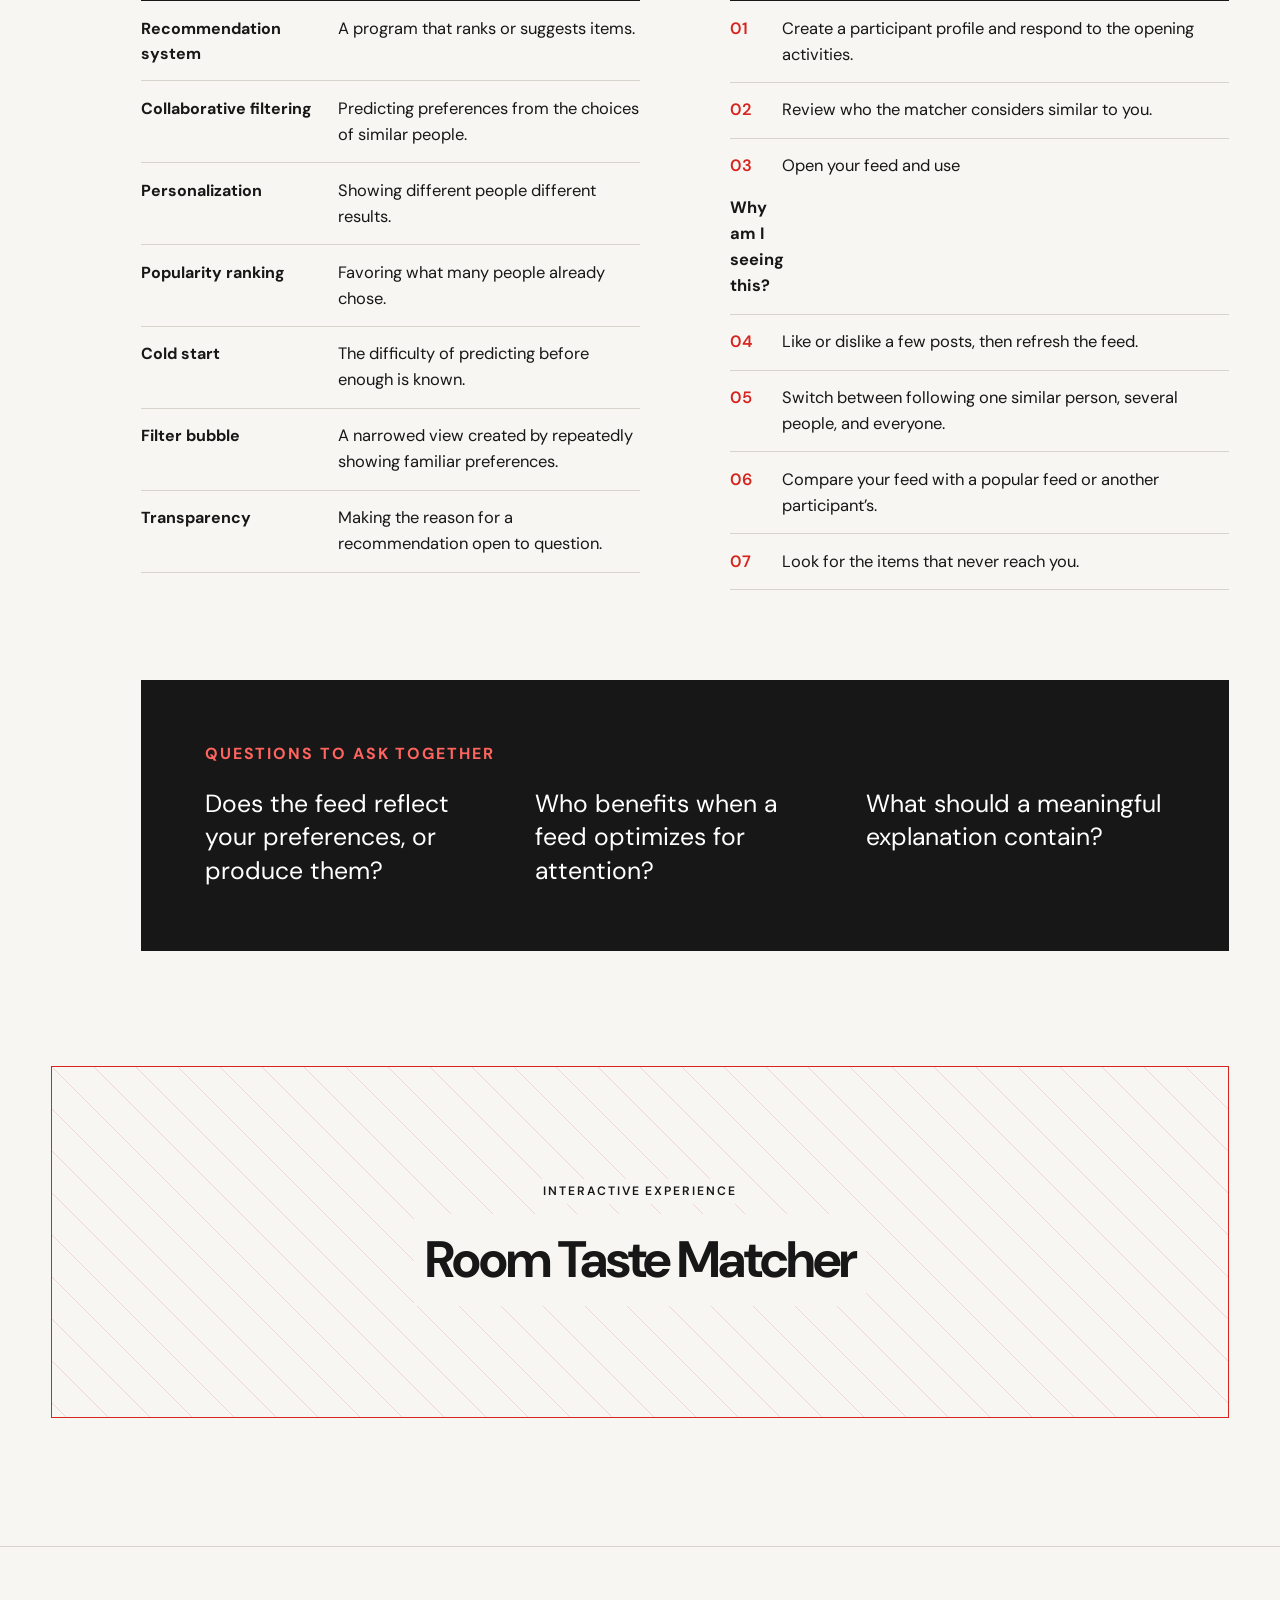
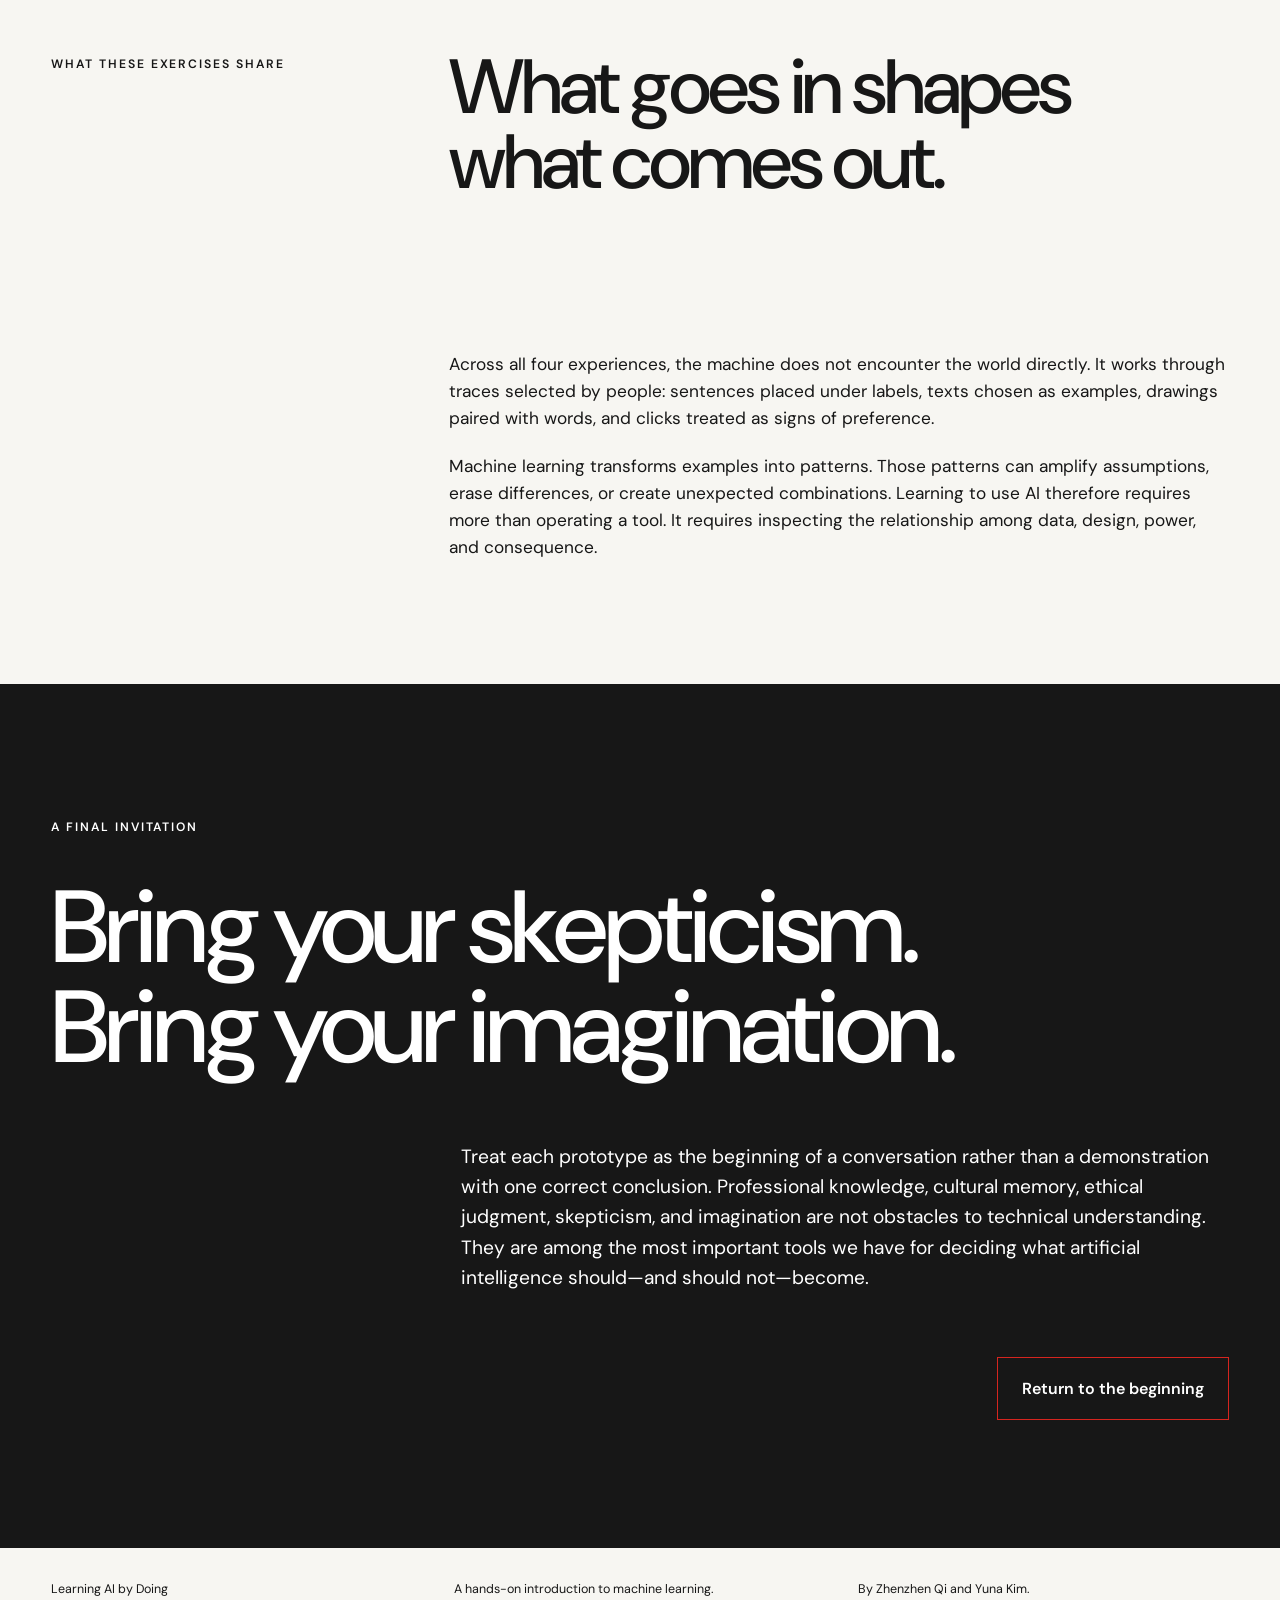
==== commit 9fe133c3: "Remove project credits section" ====
--- a/index.html
+++ b/index.html
@@ -23,14 +23,12 @@
       <a href="#about">About</a>
       <a href="#exercises">Exercises</a>
       <a href="#shared-lesson">Shared lesson</a>
-      <a href="#credits">Credits</a>
     </nav>
     <button class="menu-button" type="button" aria-expanded="false" aria-controls="mobile-nav">Menu</button>
     <nav class="mobile-nav" id="mobile-nav" aria-label="Mobile navigation" hidden>
       <a href="#about">About</a>
       <a href="#exercises">Exercises</a>
       <a href="#shared-lesson">Shared lesson</a>
-      <a href="#credits">Credits</a>
     </nav>
   </header>
 
@@ -280,27 +278,6 @@
       </div>
     </section>
 
-    <section class="credits" id="credits" aria-labelledby="credits-title">
-      <div class="section-label">Project credits</div>
-      <div class="credits-content">
-        <h2 id="credits-title">Made through a shared commitment to accessible AI learning.</h2>
-        <div class="credit-list">
-          <article class="credit-person">
-            <h3>Zhenzhen Qi</h3>
-            <p>Assistant Professor</p>
-            <p>Digital Media and Design</p>
-            <p>University of Connecticut</p>
-          </article>
-          <article class="credit-person">
-            <h3>Yuna Kim</h3>
-            <p>Assistant Professor</p>
-            <p>Visual Communication Design</p>
-            <p>University of Hartford</p>
-          </article>
-        </div>
-      </div>
-    </section>
-
     <section class="invitation" aria-labelledby="invitation-title">
       <div class="section-label">A final invitation</div>
       <h2 id="invitation-title">Bring your skepticism.<br>Bring your imagination.</h2>
--- a/styles.css
+++ b/styles.css
@@ -59,7 +59,7 @@
 .outline-link { display: block; width: fit-content; margin: 3rem 0 0 auto; padding: 1.1rem 1.5rem; border: 1px solid var(--accent); text-decoration: none; font-weight: 600; transition: background .2s, color .2s; }
 .outline-link:hover, .outline-link:focus-visible { background: var(--accent); color: white; }
 
-.intro-section, .overview, .shared-lesson, .credits {
+.intro-section, .overview, .shared-lesson {
   max-width: var(--max); margin: 0 auto; padding: clamp(4rem, 8vw, 8rem) var(--pad);
   border-top: 1px solid var(--line);
   display: grid; grid-template-columns: minmax(10rem, .55fr) 1.45fr; gap: clamp(2rem, 8vw, 10rem);
@@ -105,12 +105,6 @@
 .embed-slot .development-message { margin-top: 1rem; color: var(--accent); font-size: 1rem; font-weight: 700; letter-spacing: 0; text-transform: none; }
 
 .shared-copy { grid-column: 2; }
-.credits-content { grid-column: 2; }
-.credits-content > h2 { max-width: 18ch; margin-bottom: clamp(3rem, 7vw, 6rem); font-size: clamp(2.8rem, 6vw, 6rem); font-weight: 500; }
-.credit-list { border-top: 1px solid var(--ink); }
-.credit-person { display: grid; grid-template-columns: minmax(12rem, 1.2fr) repeat(3, 1fr); gap: 1.5rem; align-items: baseline; padding: 1.5rem 0; border-bottom: 1px solid var(--line); }
-.credit-person h3 { font-size: clamp(1.35rem, 2.4vw, 2.2rem); font-weight: 600; letter-spacing: -.03em; }
-.credit-person p { margin: 0; font-size: .95rem; line-height: 1.4; }
 .invitation { background: var(--night); color: white; padding: clamp(5rem, 10vw, 10rem) max(var(--pad), calc((100vw - var(--max)) / 2 + var(--pad))); }
 .invitation h2 { max-width: 14ch; margin: 2.5rem 0 4rem; font-size: clamp(3.3rem, 8vw, 8rem); font-weight: 500; }
 .invitation p { max-width: 48rem; margin-left: auto; font-size: clamp(1.05rem, 1.5vw, 1.35rem); }
@@ -126,16 +120,14 @@
   .mobile-nav:not([hidden]) { display: flex; }
   .mobile-nav a { text-decoration: none; font-size: 1.15rem; }
   .hero { padding-top: 5rem; }
-  .hero-grid, .intro-section, .overview, .shared-lesson, .credits, .exercise-header, .exercise-body, .exercise-body > section:first-child { grid-template-columns: 1fr; }
+  .hero-grid, .intro-section, .overview, .shared-lesson, .exercise-header, .exercise-body, .exercise-body > section:first-child { grid-template-columns: 1fr; }
   .hero-grid { margin-left: 0; }
   .outline-link { margin-left: 0; }
-  .exercise-index, .shared-copy, .credits-content, .exercise-header h2, .exercise-tagline { grid-column: 1; }
+  .exercise-index, .shared-copy, .exercise-header h2, .exercise-tagline { grid-column: 1; }
   .exercise-index a { grid-template-columns: 2.4rem 1fr; }
   .exercise-index small { grid-column: 2; }
   .exercise-body > section:first-child h3, .questions { grid-column: 1; }
   .questions ul { grid-template-columns: 1fr; }
-  .credit-person { grid-template-columns: 1fr; gap: .35rem; }
-  .credit-person h3 { margin-bottom: .55rem; }
   footer { grid-template-columns: 1fr; }
 }
 
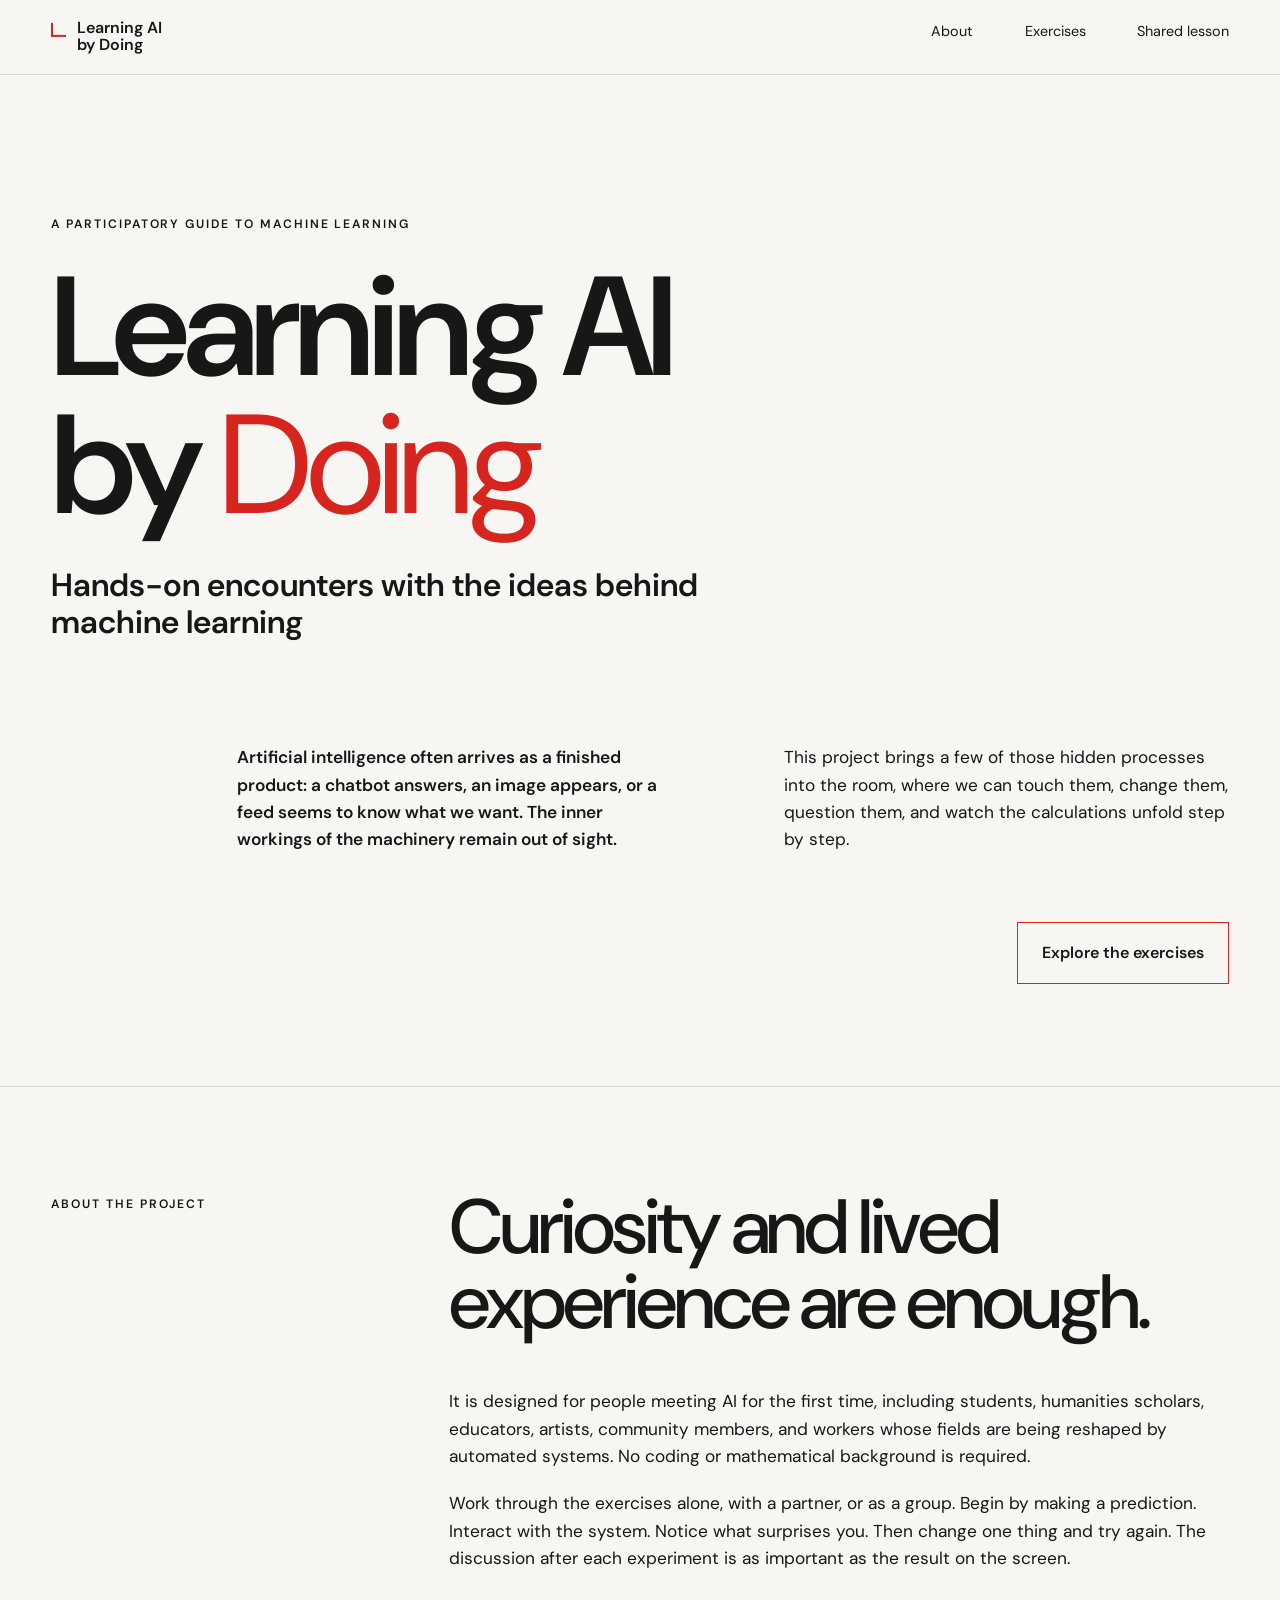
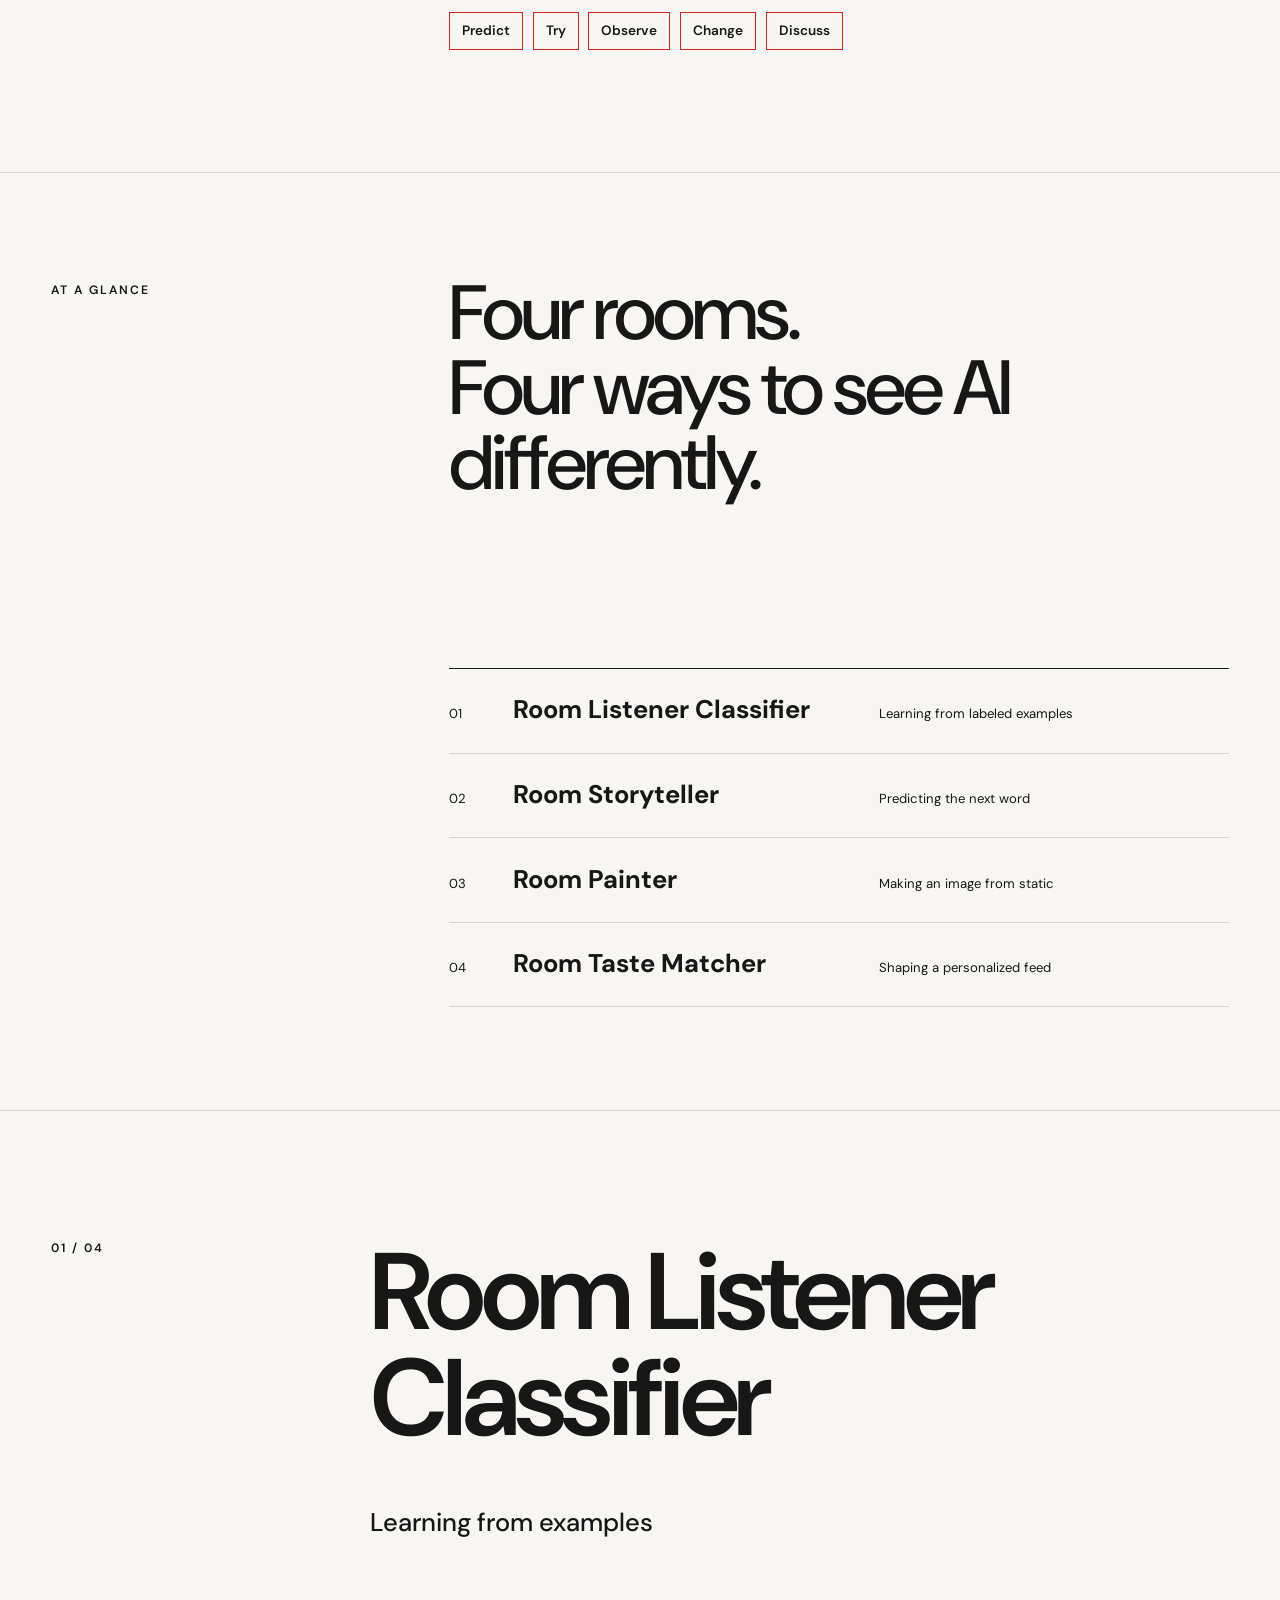
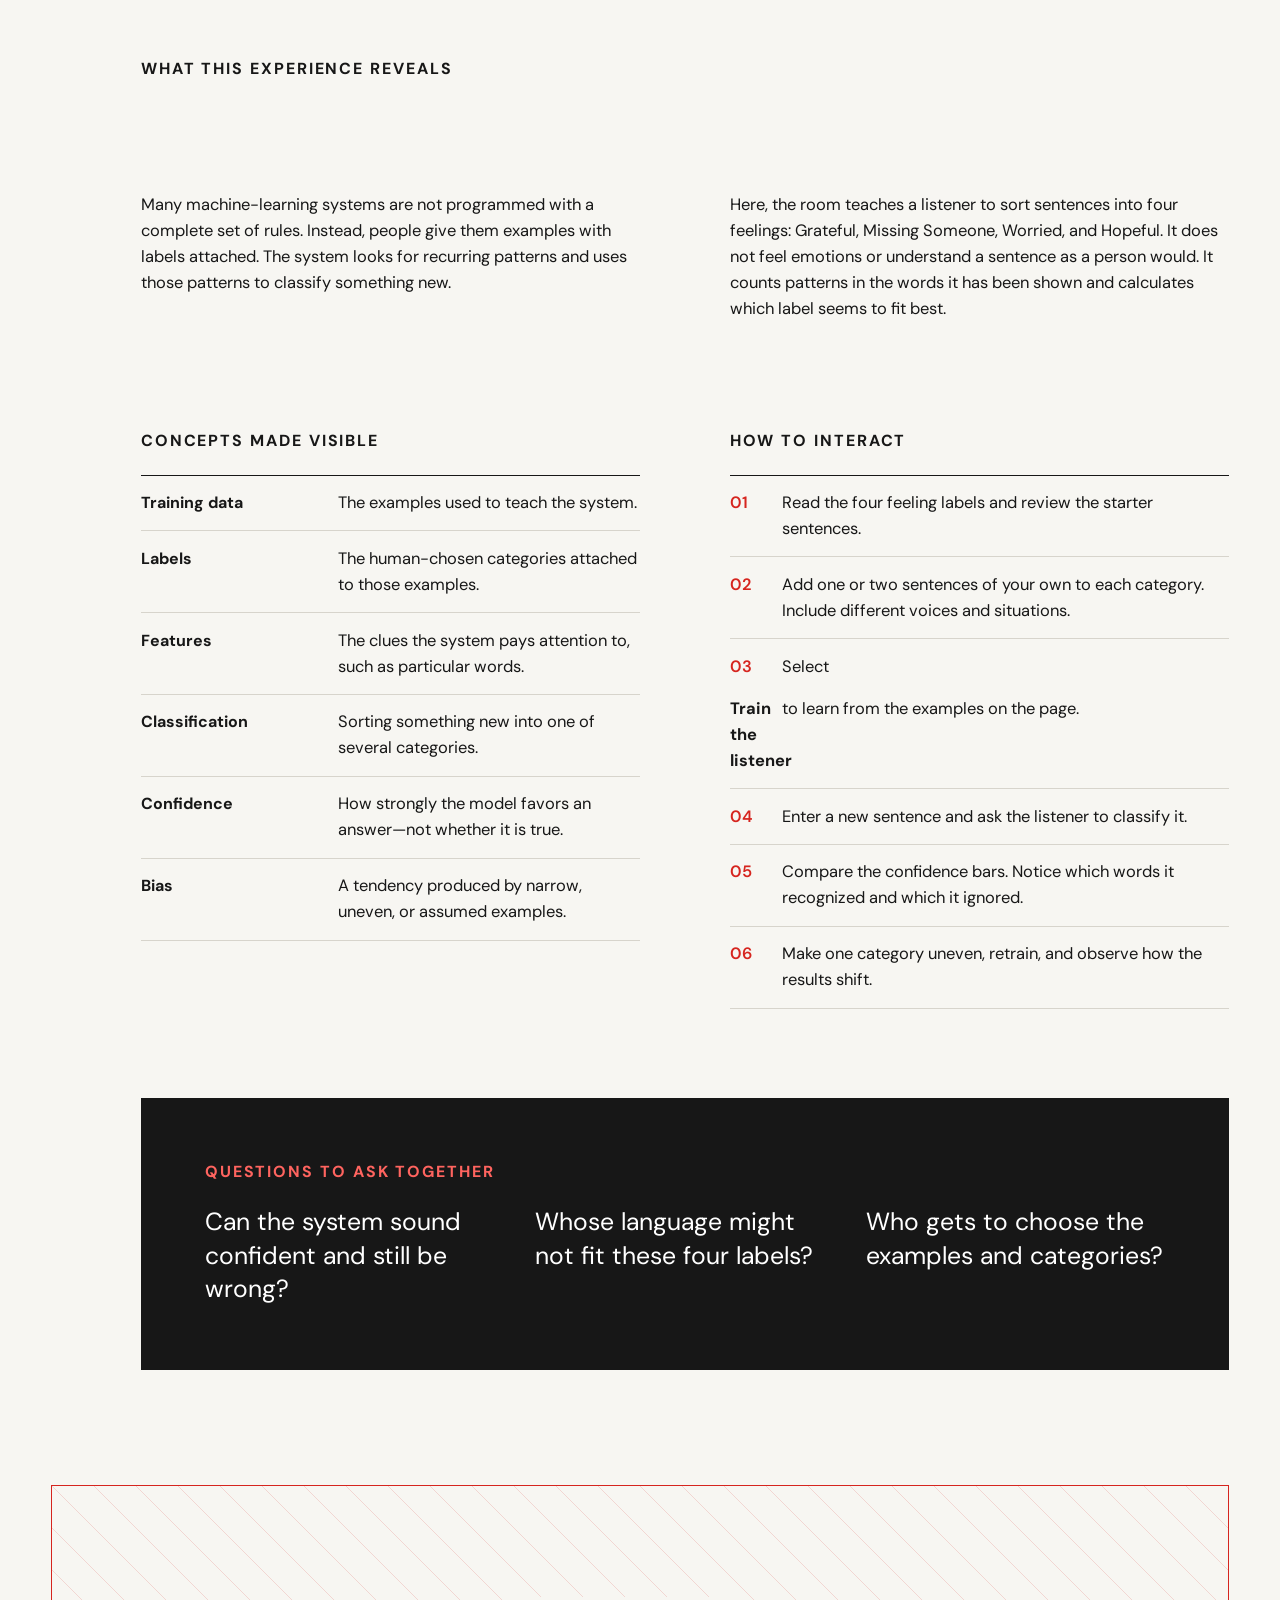
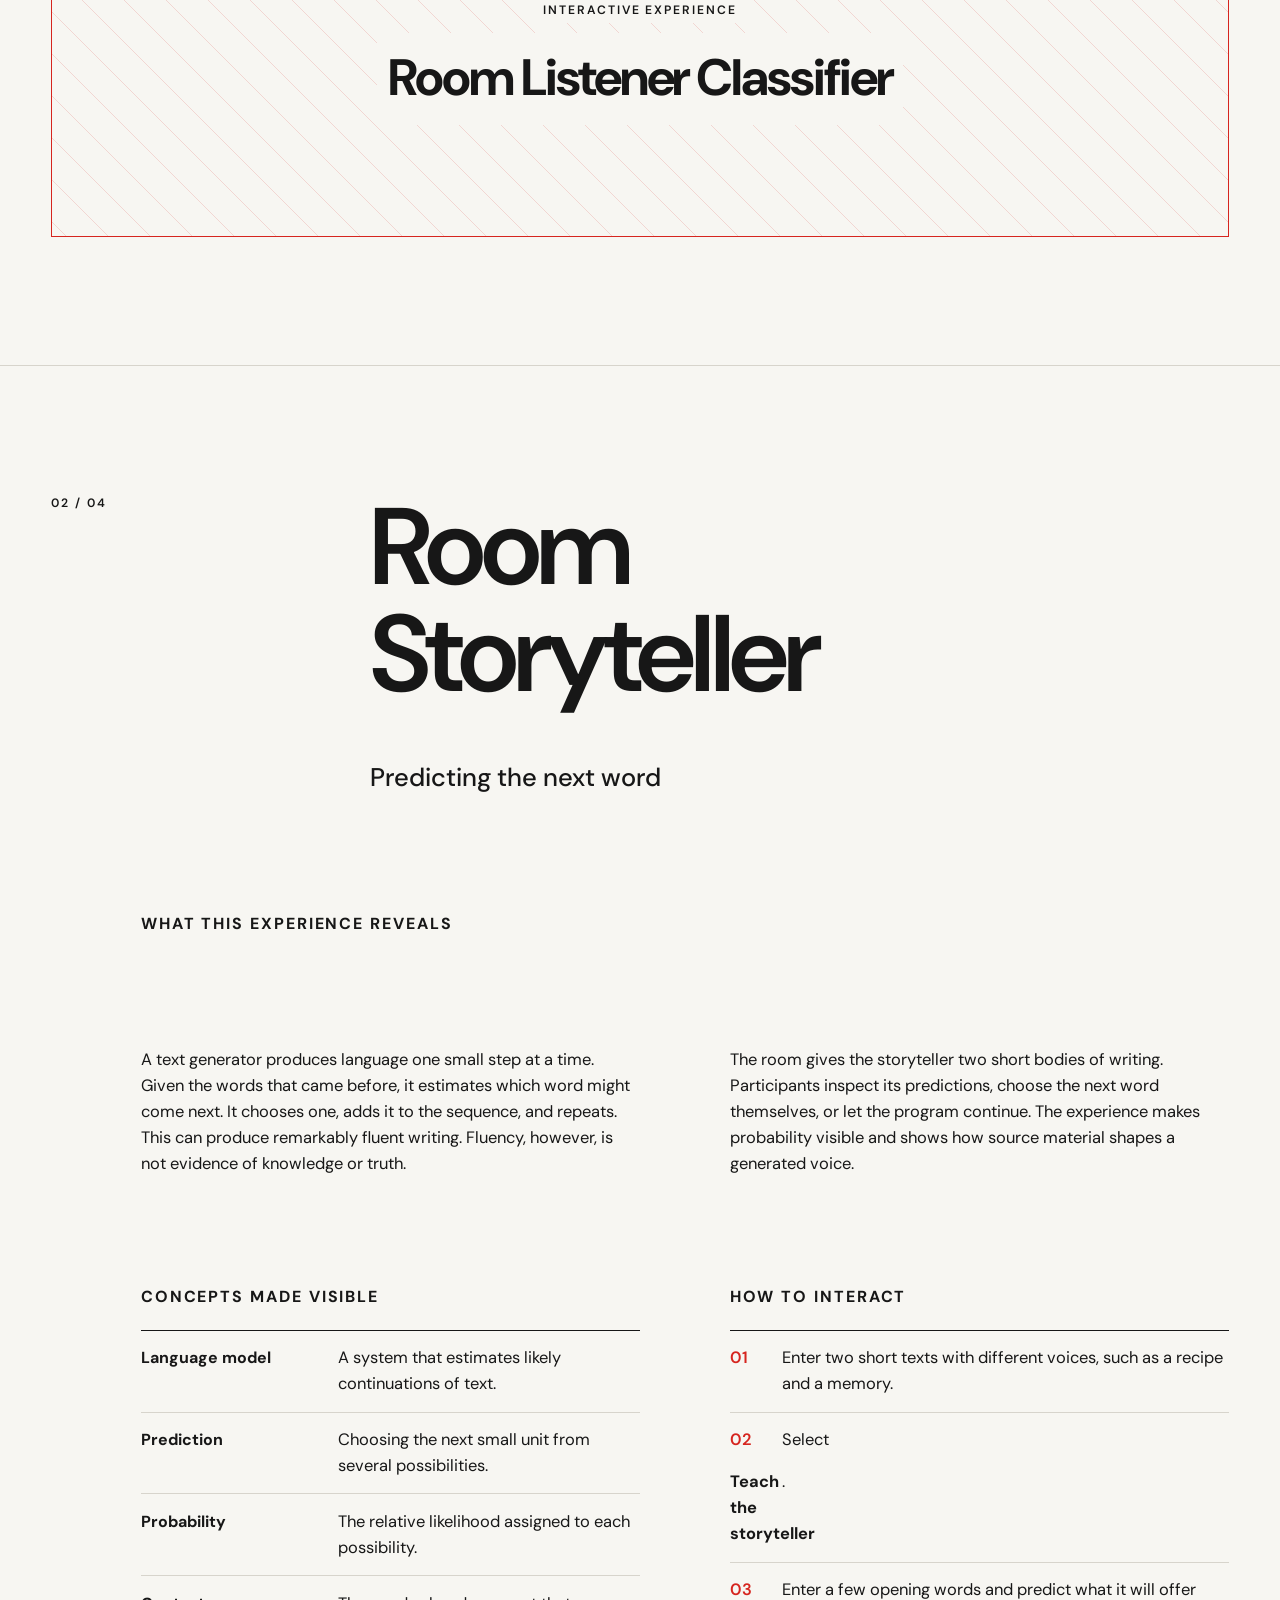
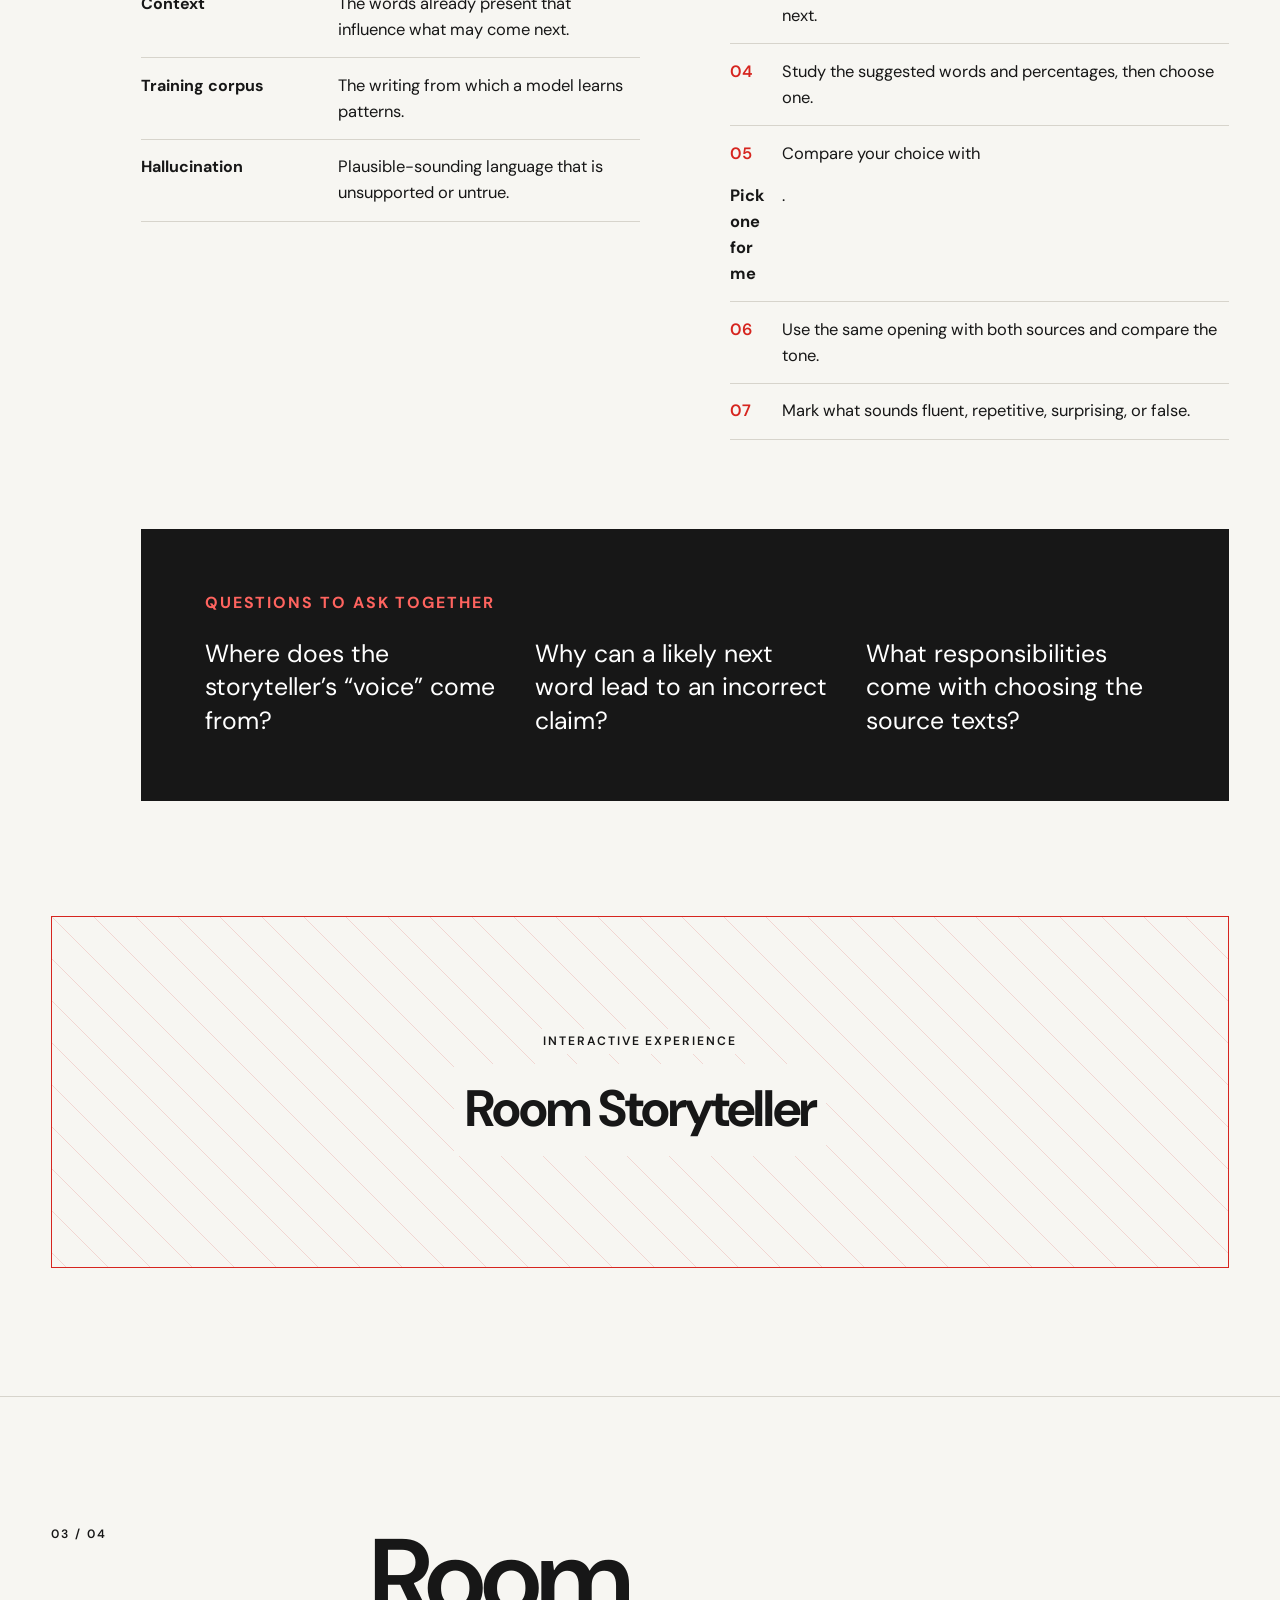
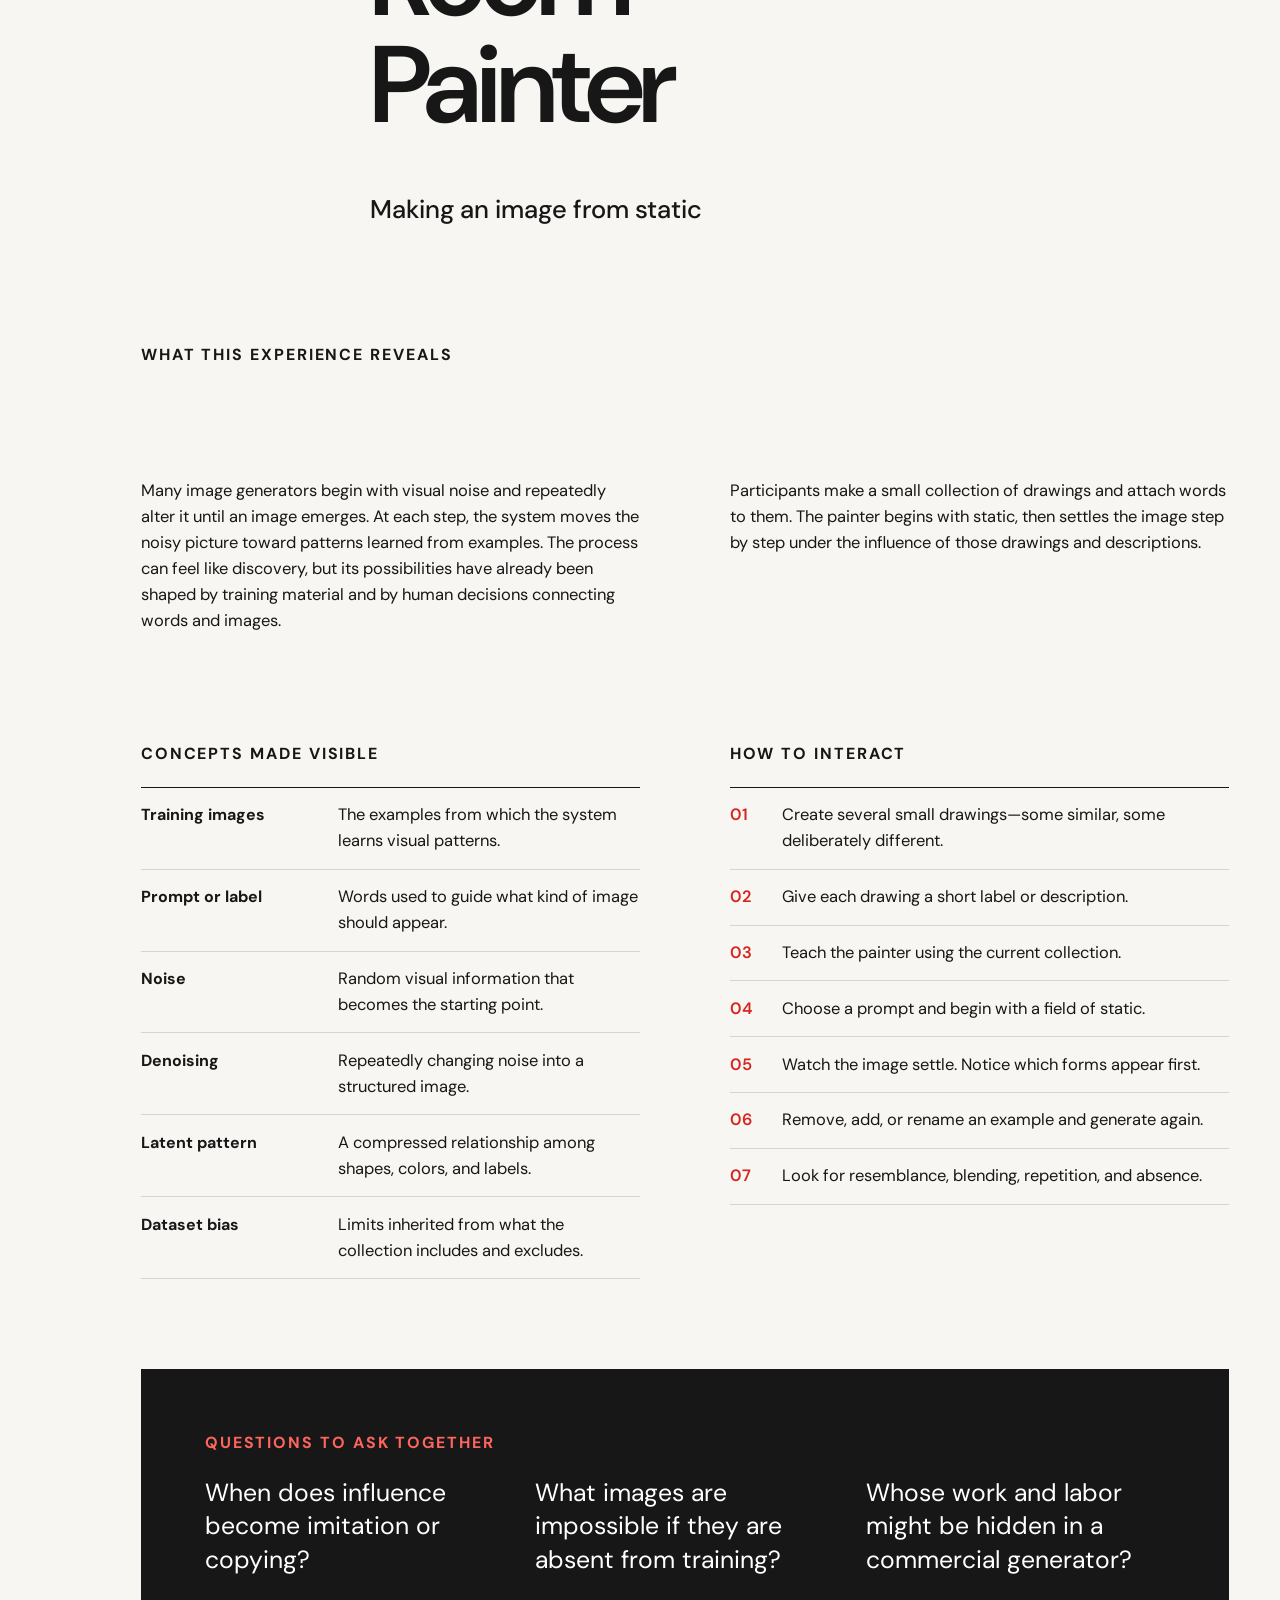
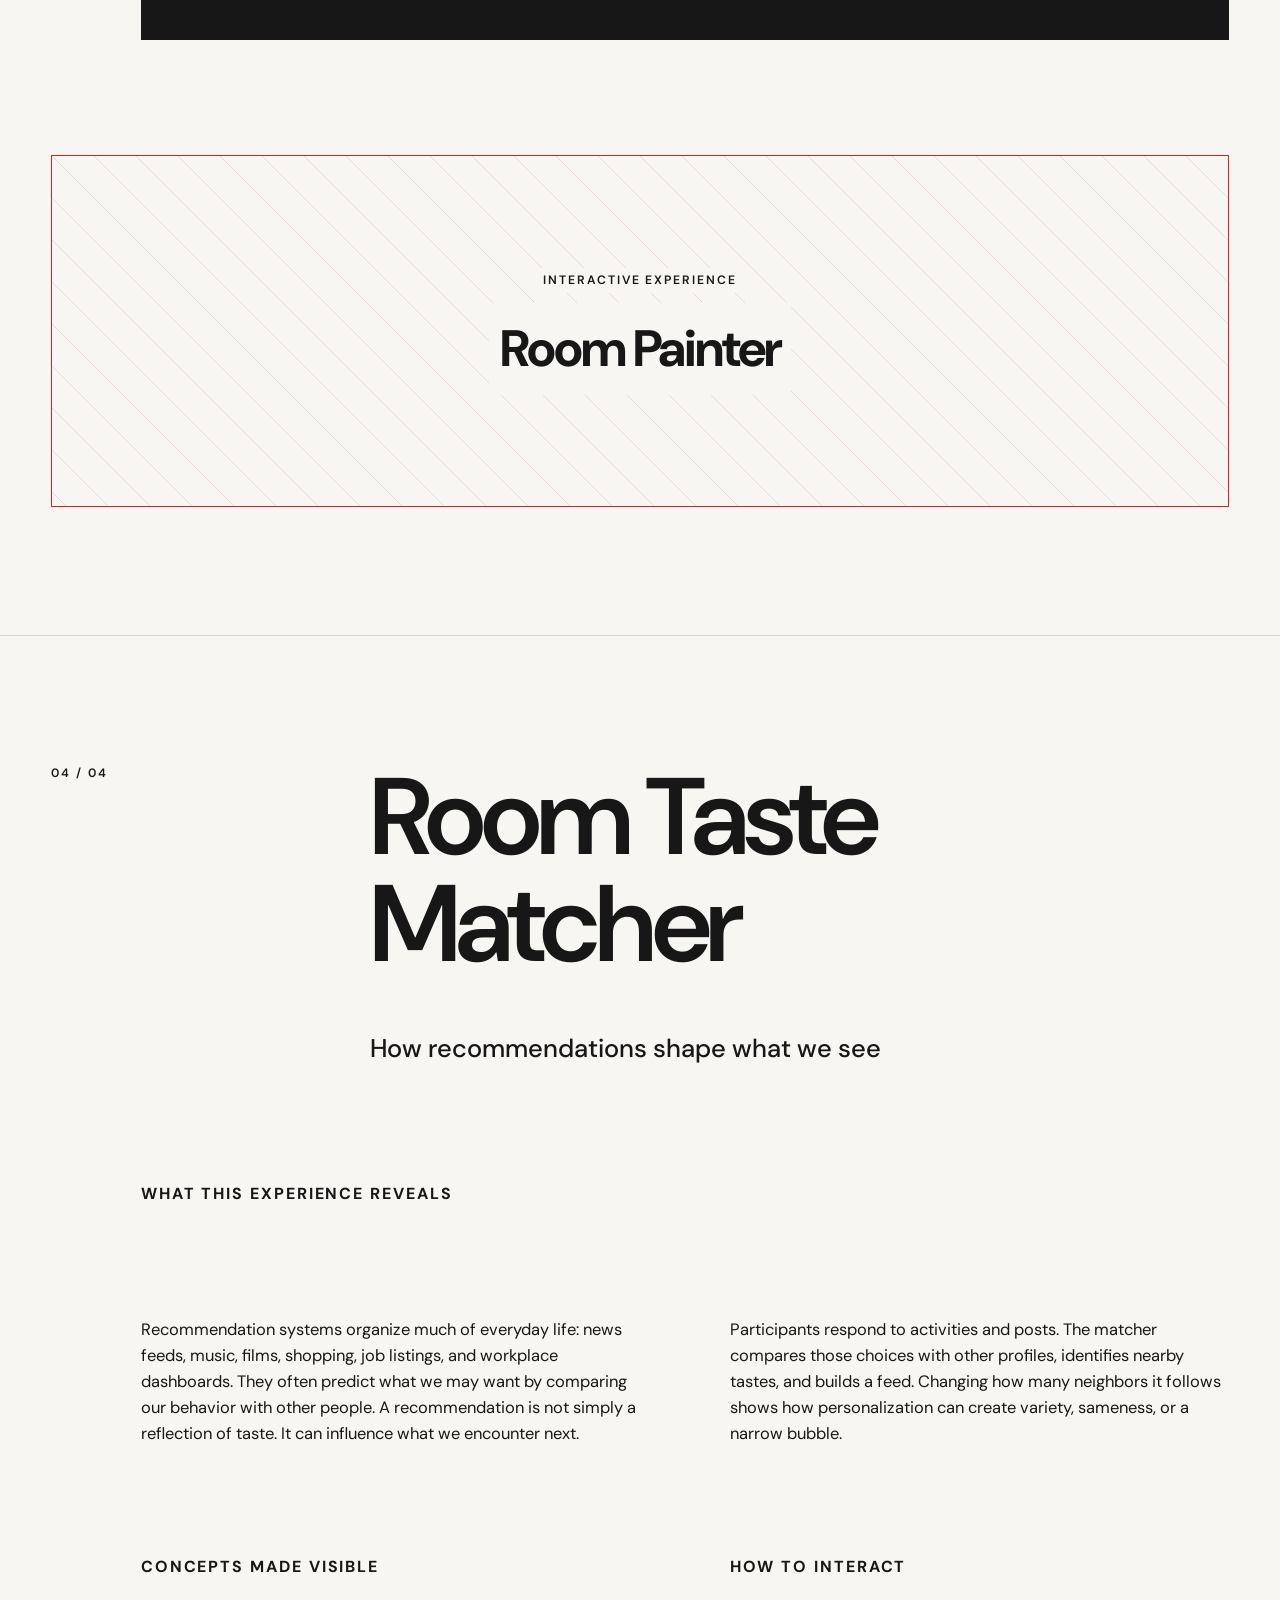
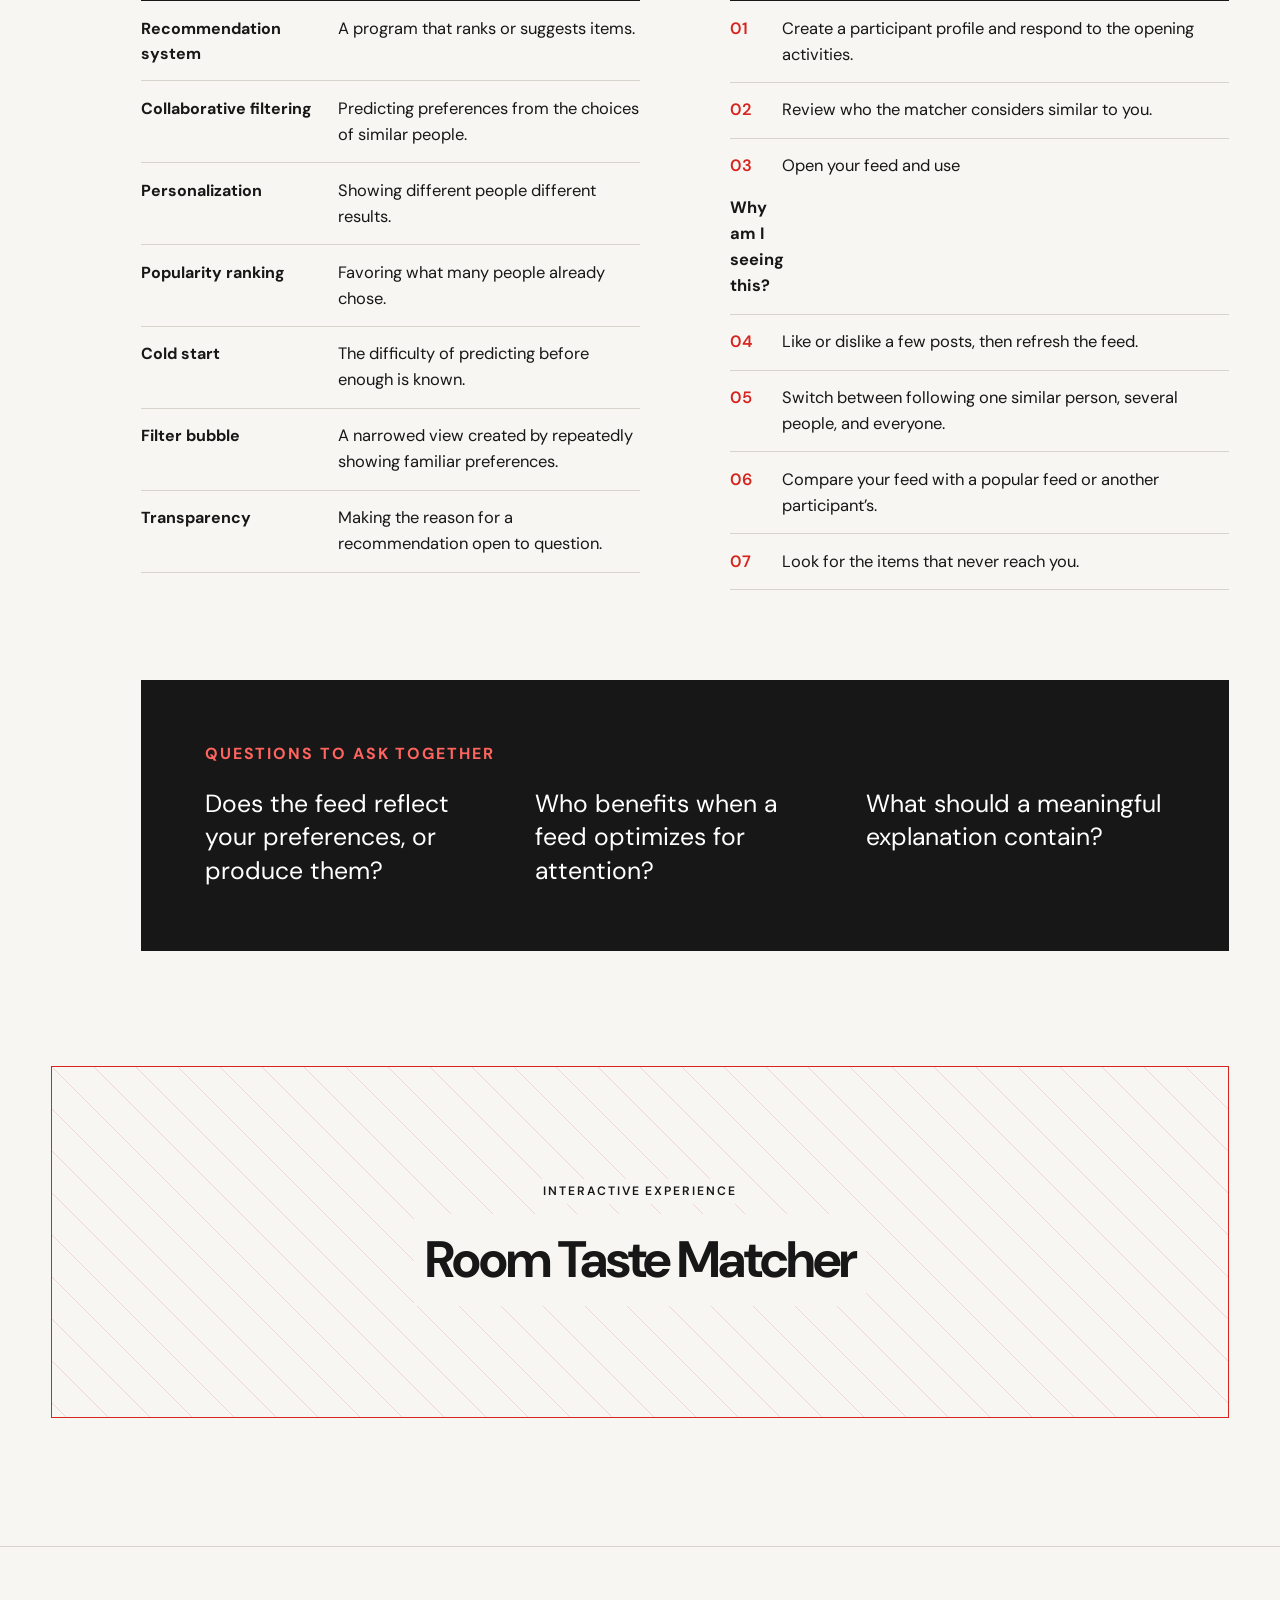
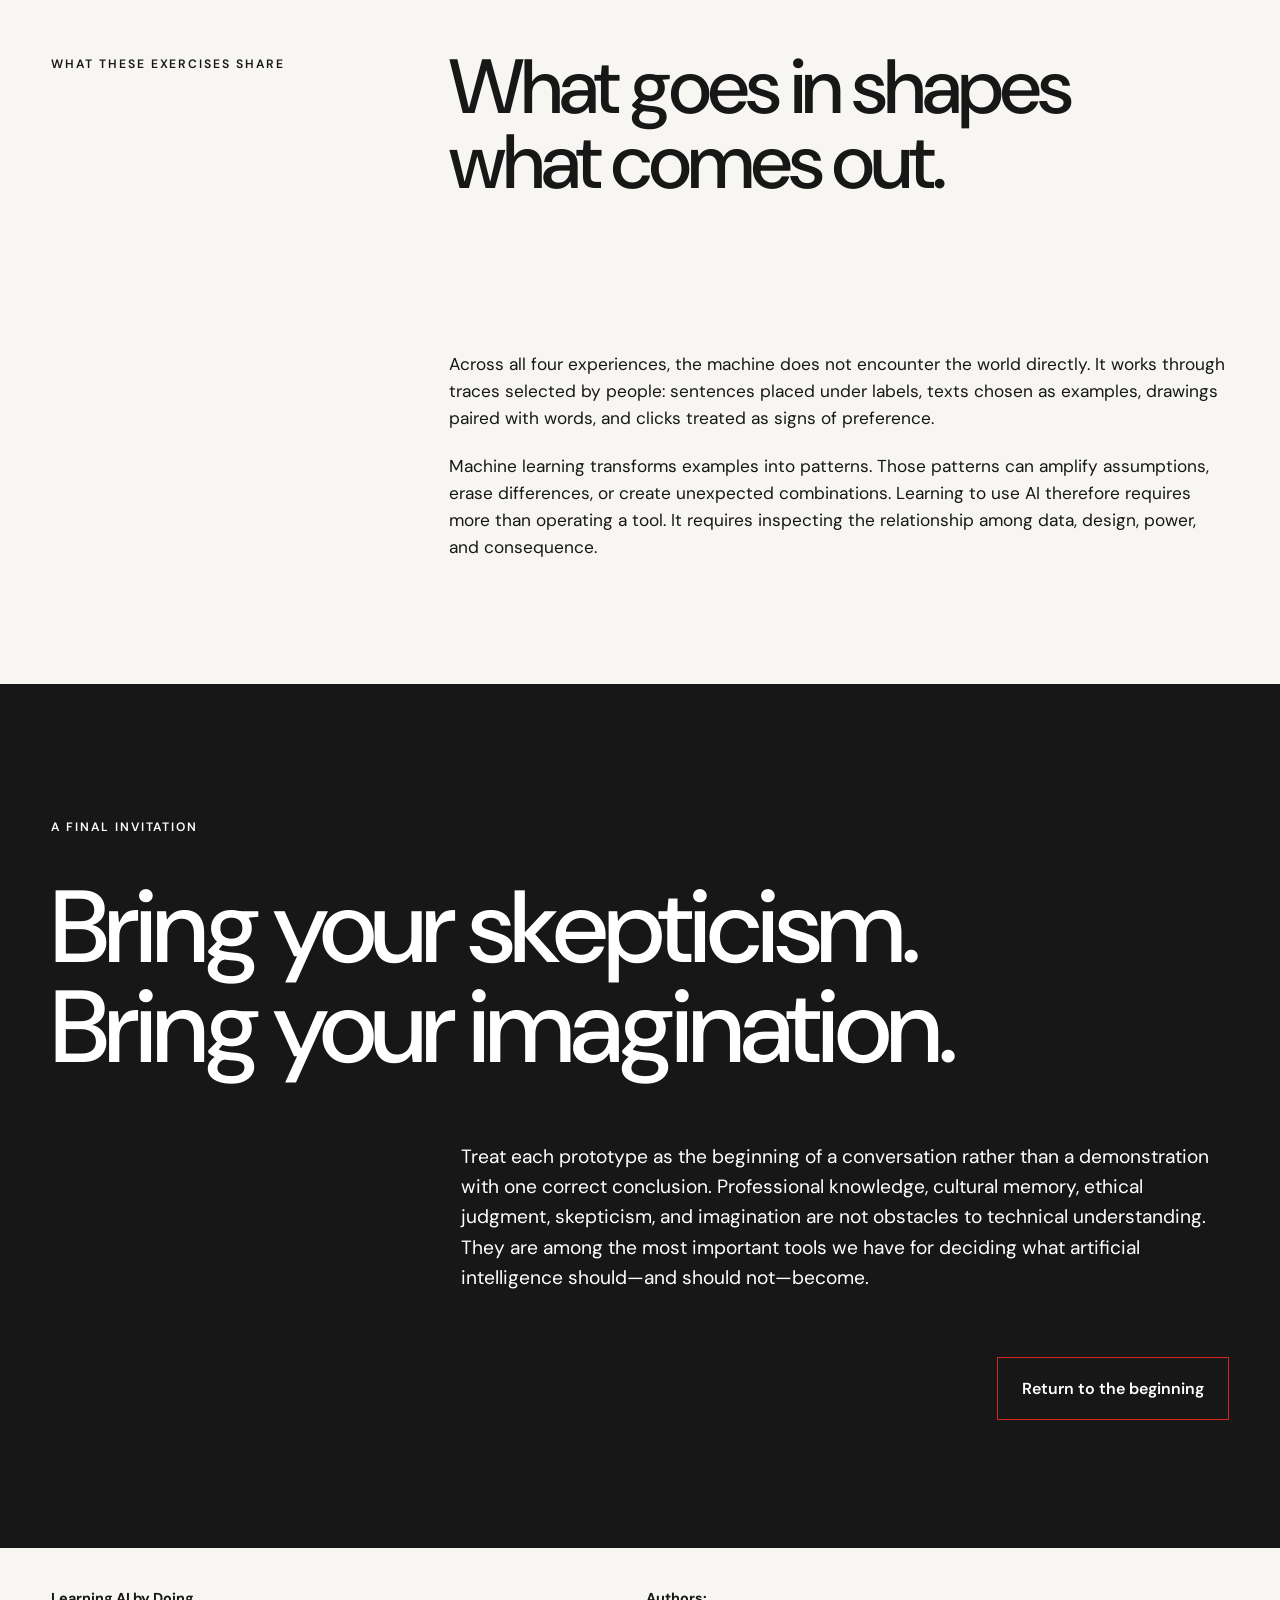
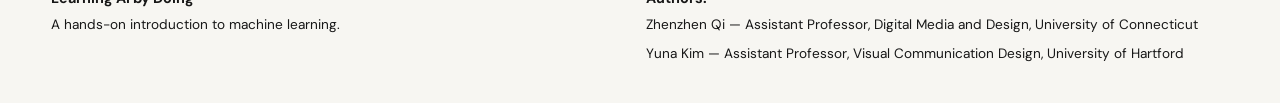
==== commit 06cec2fa: "Expand author credits in footer" ====
--- a/index.html
+++ b/index.html
@@ -287,9 +287,15 @@
   </main>
 
   <footer>
-    <div>Learning AI by Doing</div>
-    <p>A hands-on introduction to machine learning.</p>
-    <div>By Zhenzhen Qi and Yuna Kim.</div>
+    <div class="footer-project">
+      <strong>Learning AI by Doing</strong>
+      <p>A hands-on introduction to machine learning.</p>
+    </div>
+    <div class="footer-authors">
+      <strong>Authors:</strong>
+      <p>Zhenzhen Qi — Assistant Professor, Digital Media and Design, University of Connecticut</p>
+      <p>Yuna Kim — Assistant Professor, Visual Communication Design, University of Hartford</p>
+    </div>
   </footer>
 
   <script src="script.js"></script>
--- a/styles.css
+++ b/styles.css
@@ -110,8 +110,10 @@
 .invitation p { max-width: 48rem; margin-left: auto; font-size: clamp(1.05rem, 1.5vw, 1.35rem); }
 .outline-link.light { color: white; margin-top: 4rem; }
 
-footer { max-width: var(--max); margin: 0 auto; padding: 2rem var(--pad); display: grid; grid-template-columns: 1fr 1fr 1fr; gap: 2rem; font-size: .78rem; }
+footer { max-width: var(--max); margin: 0 auto; padding: 2.5rem var(--pad); display: grid; grid-template-columns: 1fr minmax(20rem, 1.25fr); gap: clamp(3rem, 10vw, 10rem); font-size: .85rem; line-height: 1.45; }
+footer strong { display: block; margin-bottom: .4rem; font-size: .9rem; }
 footer p { margin: 0; }
+.footer-authors p + p { margin-top: .55rem; }
 
 @media (max-width: 760px) {
   .desktop-nav { display: none; }
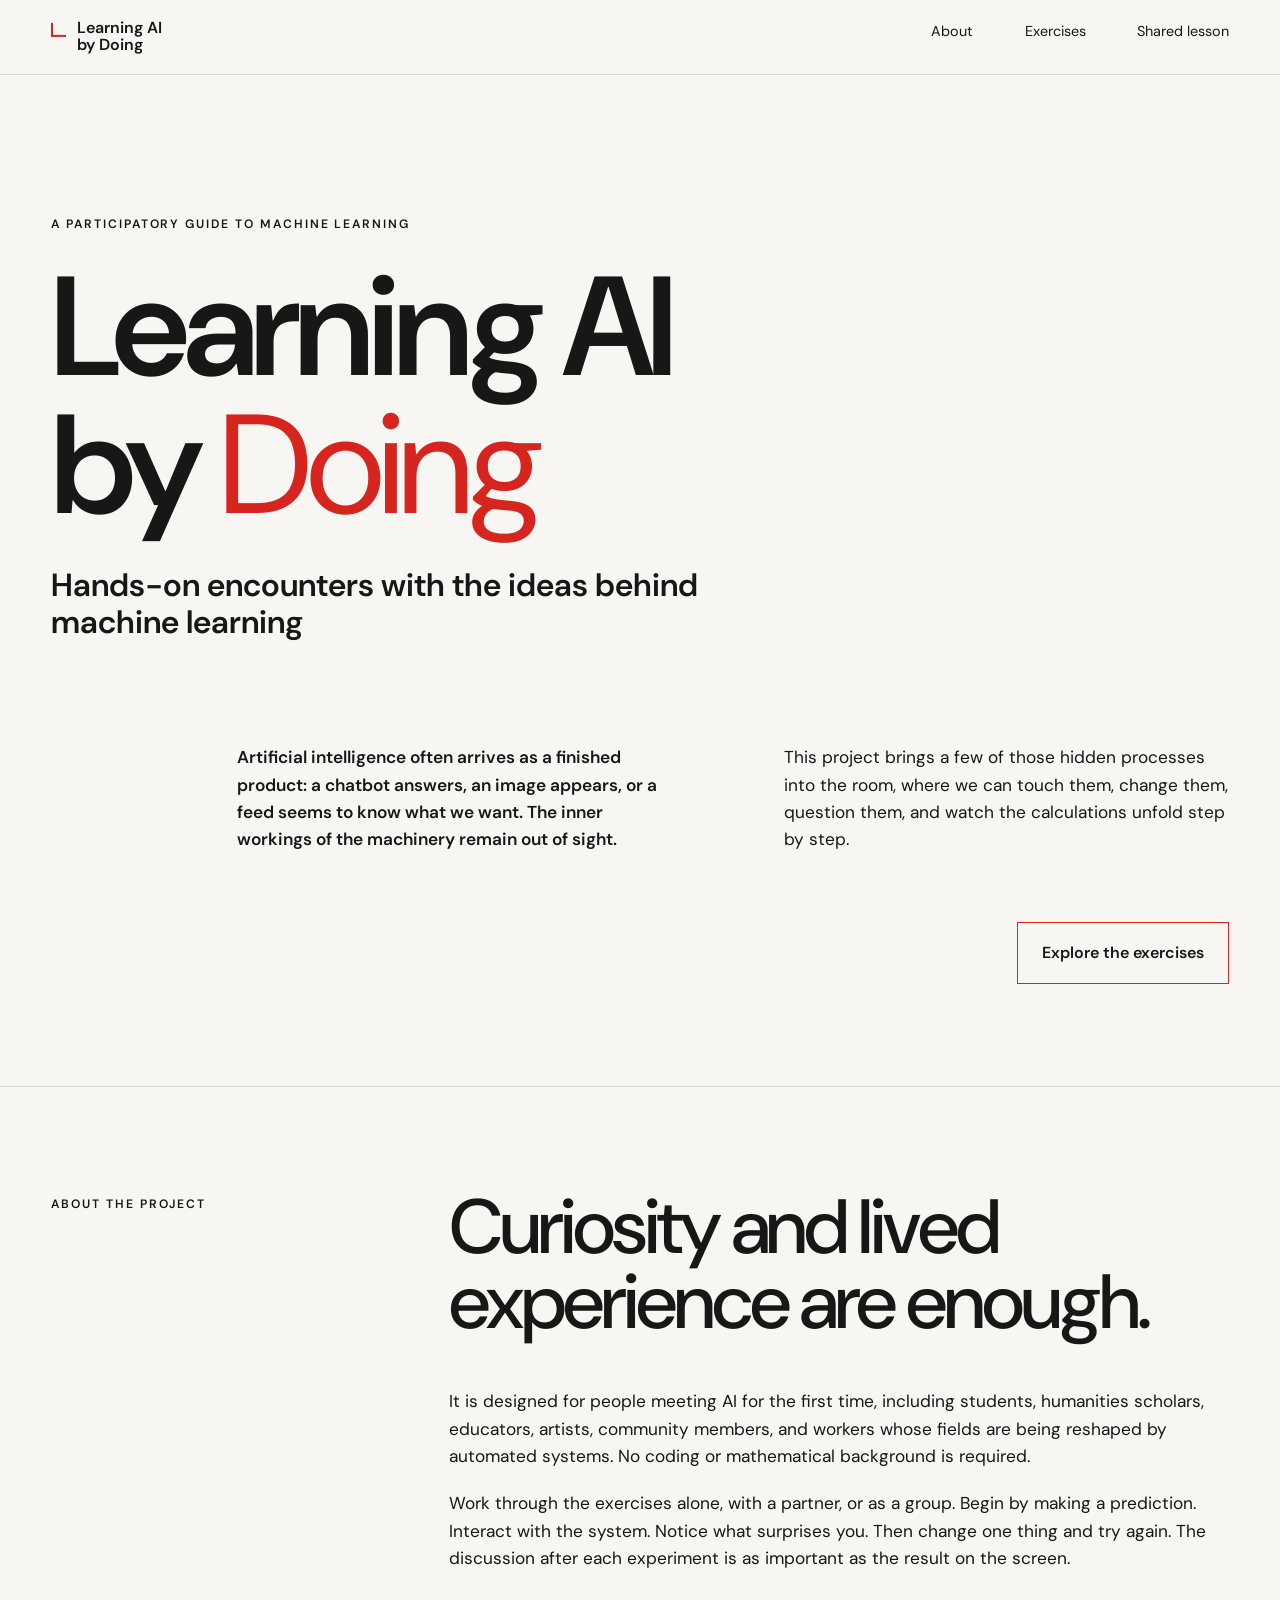
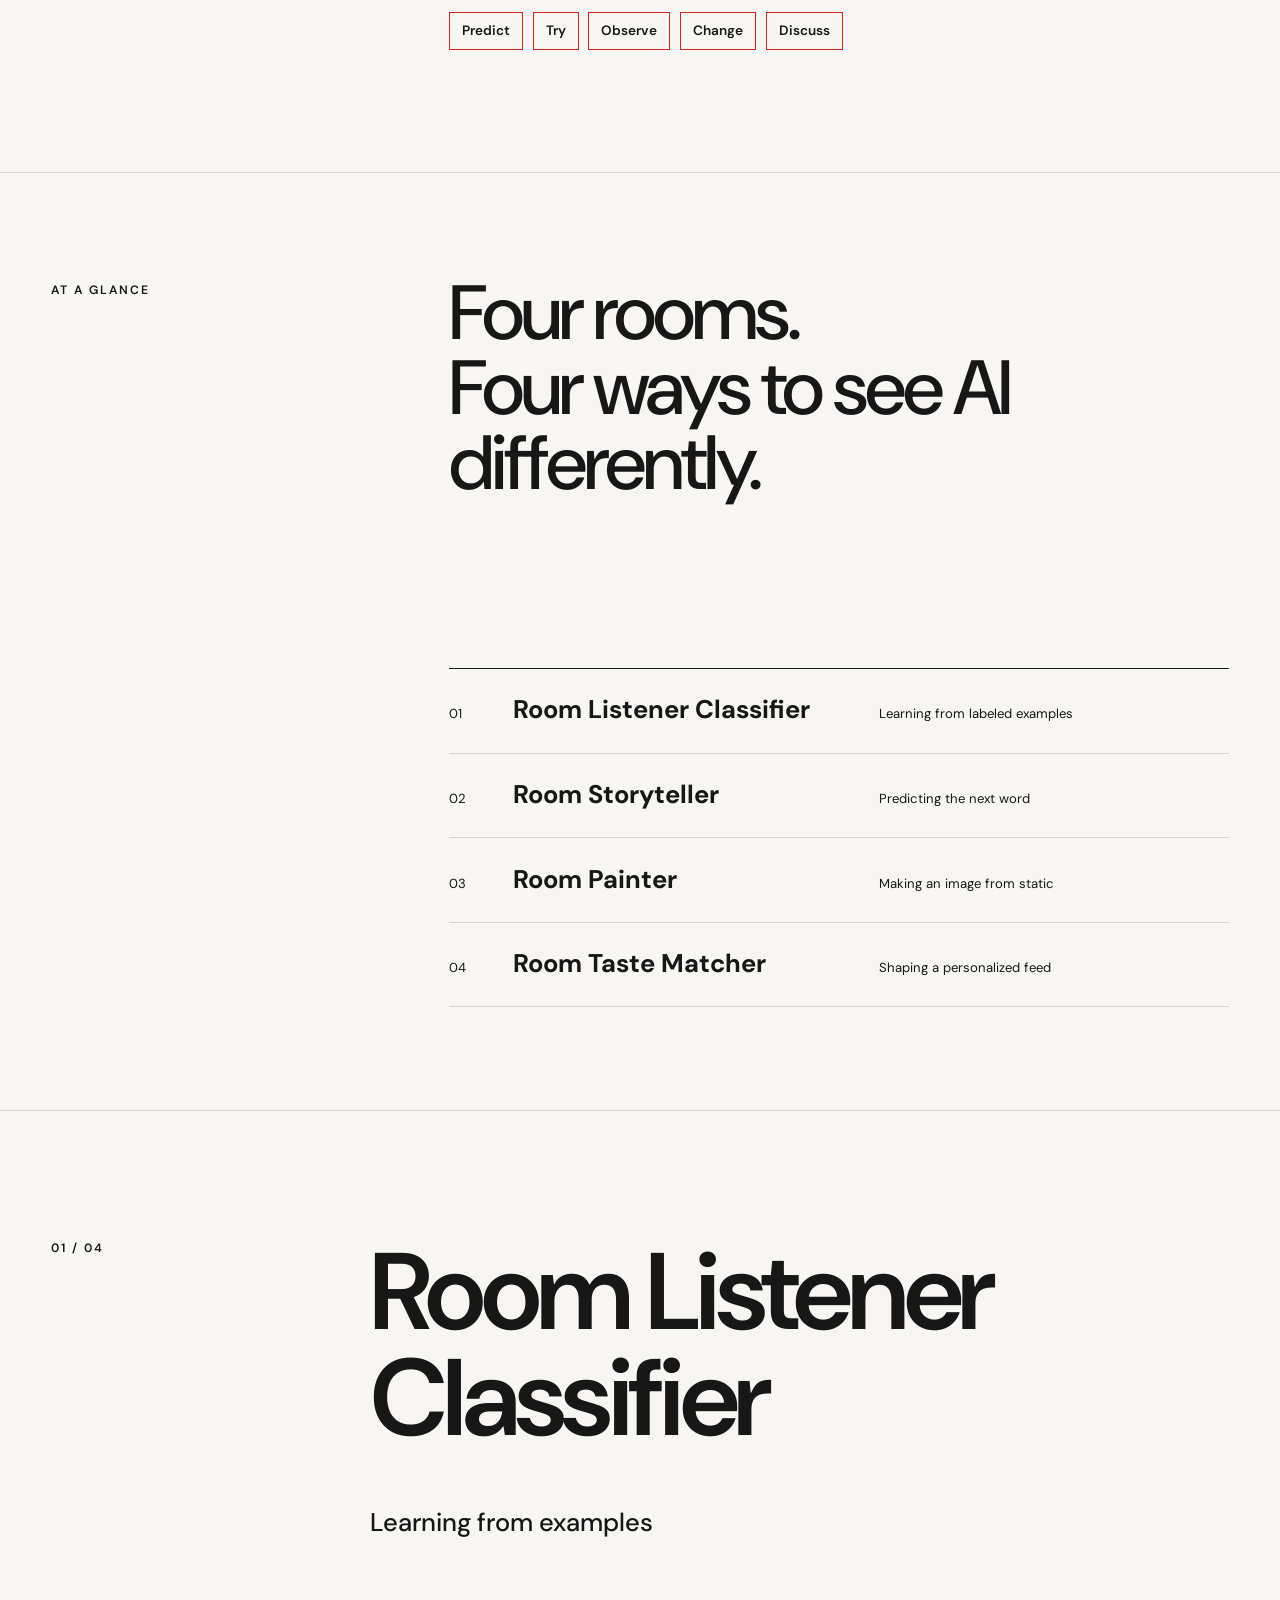
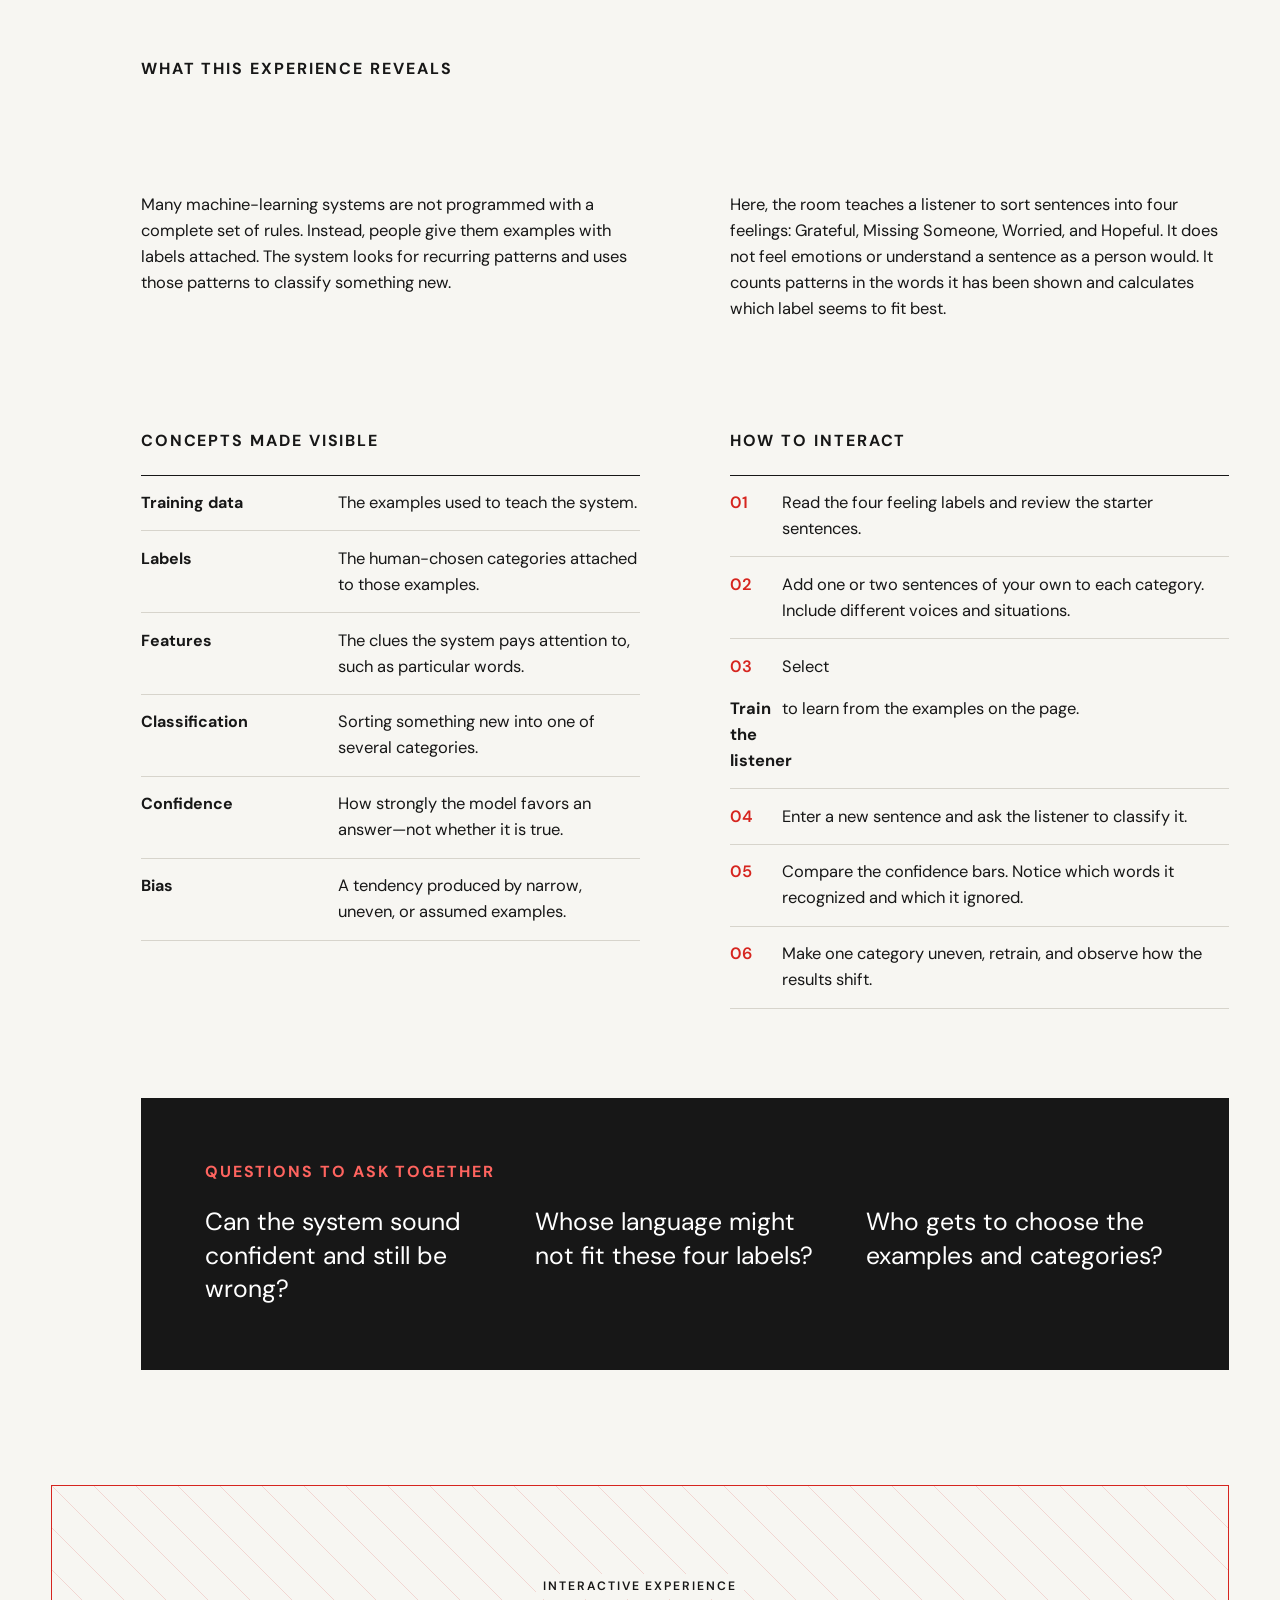
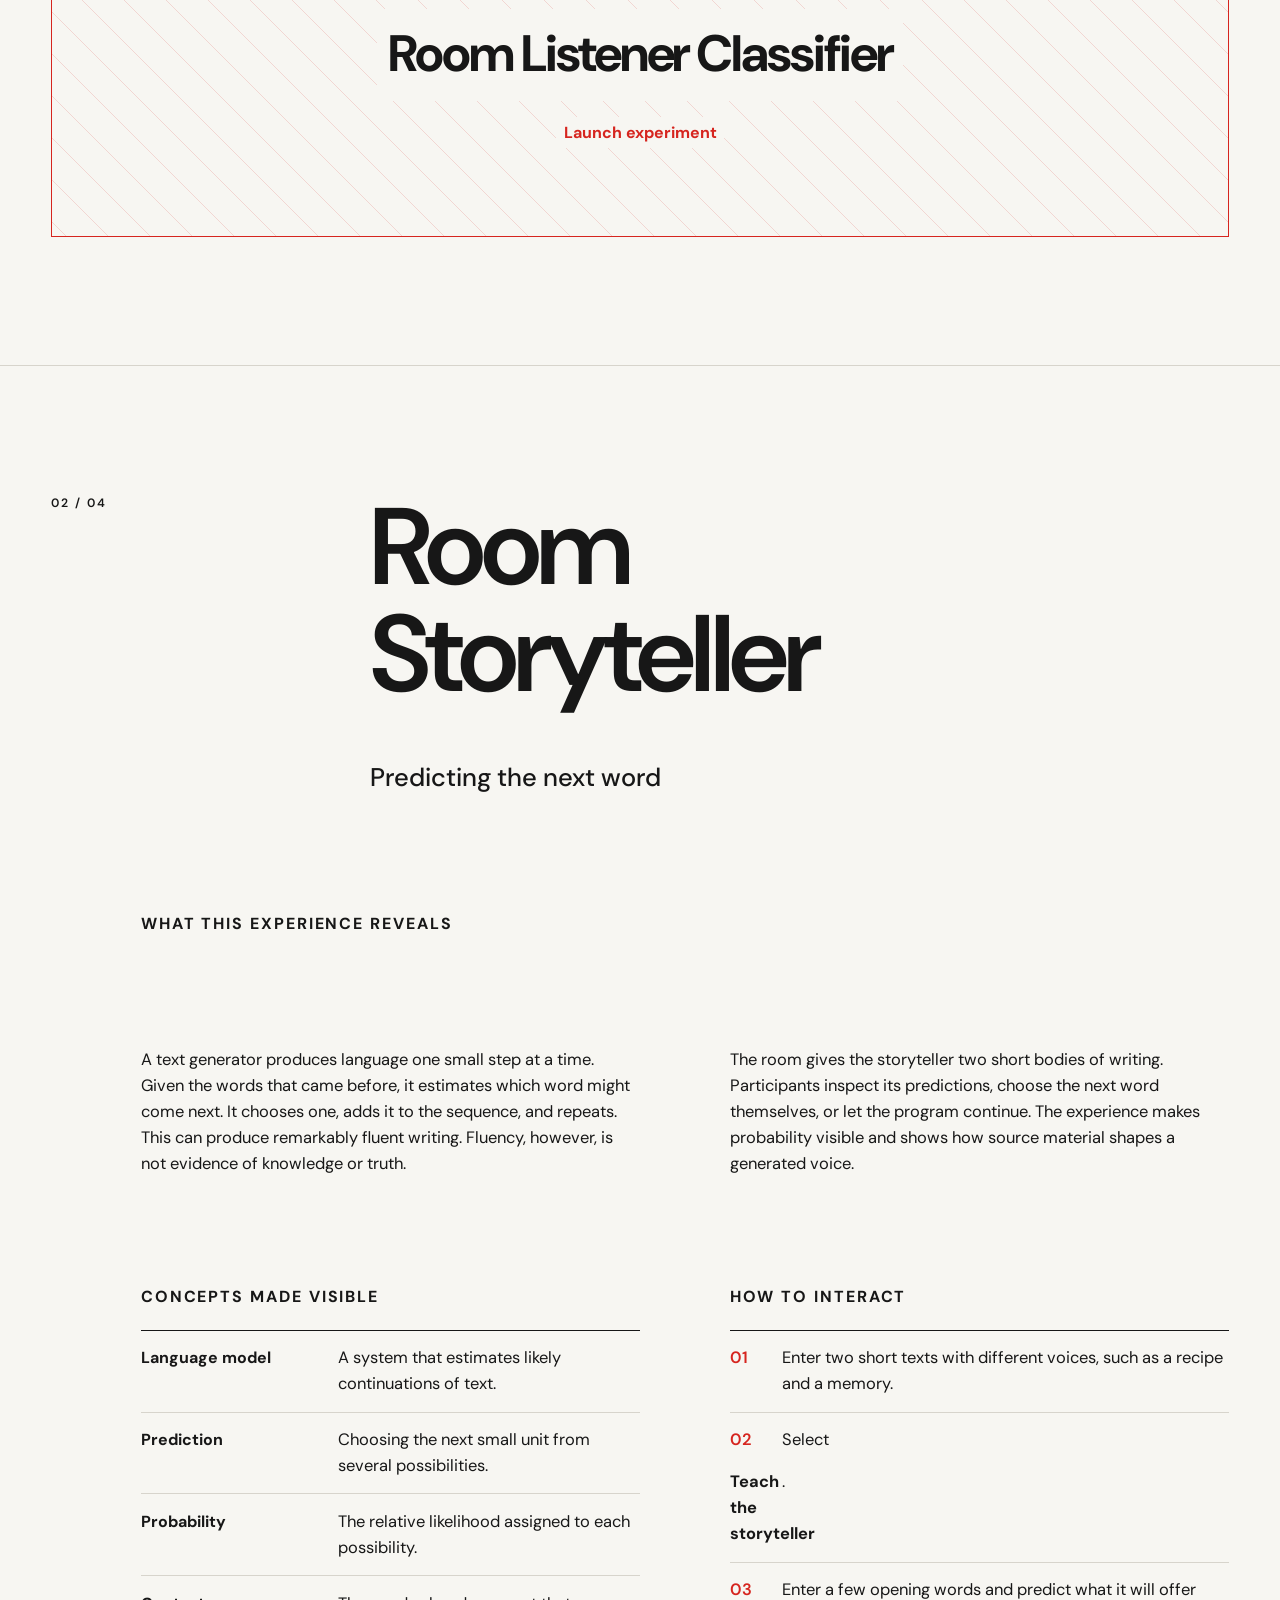
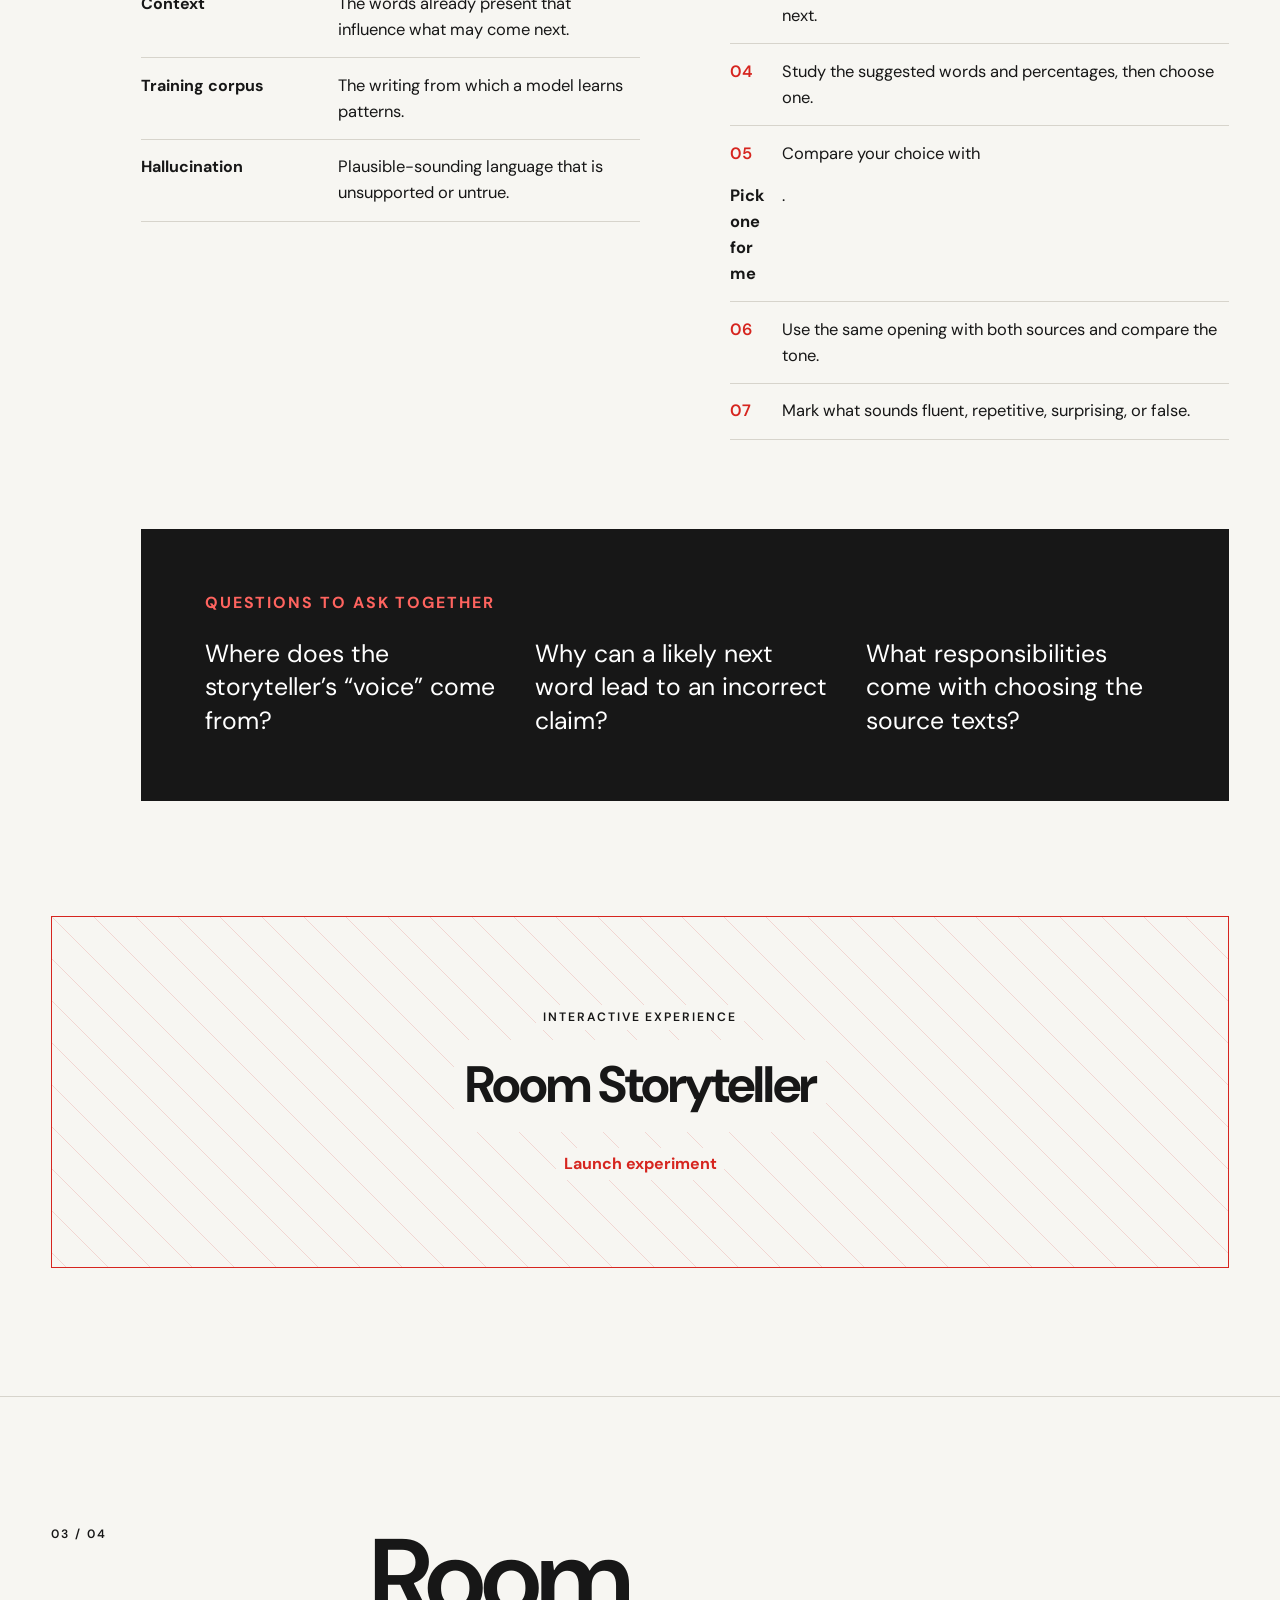
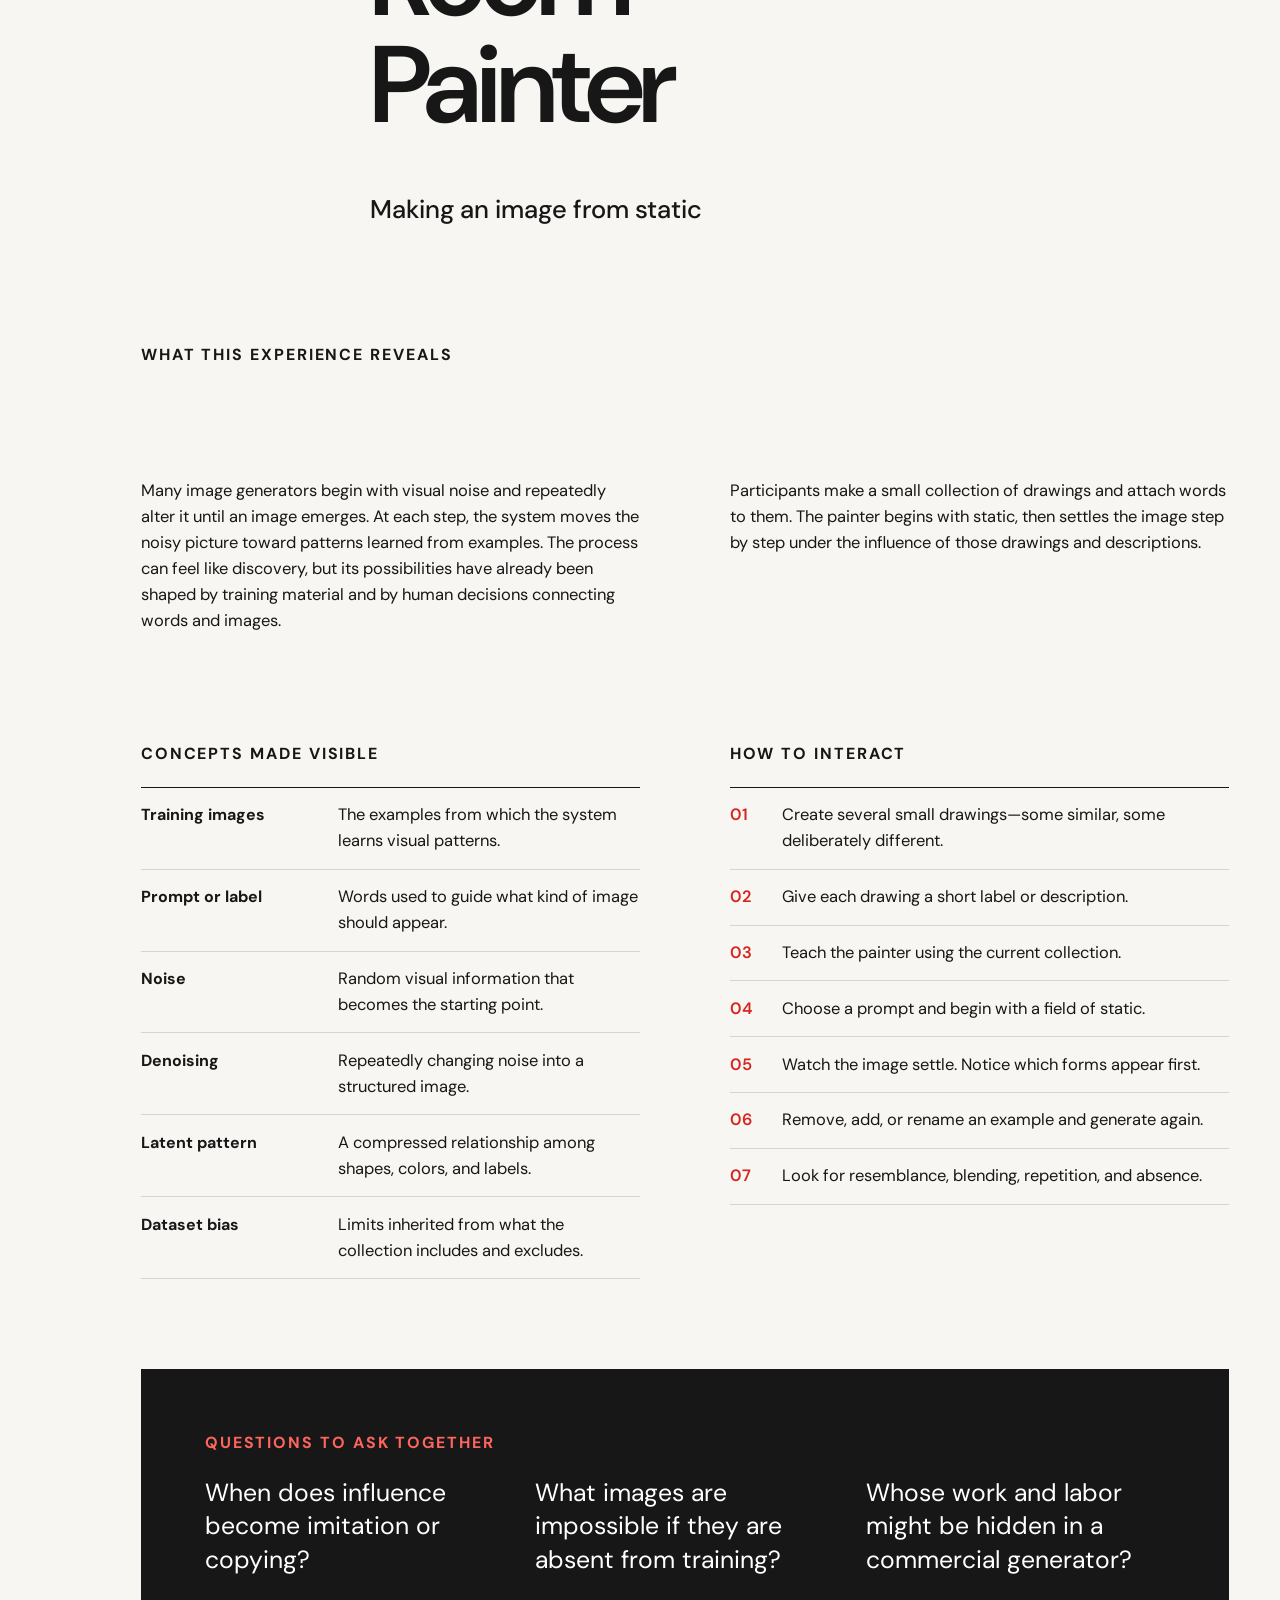
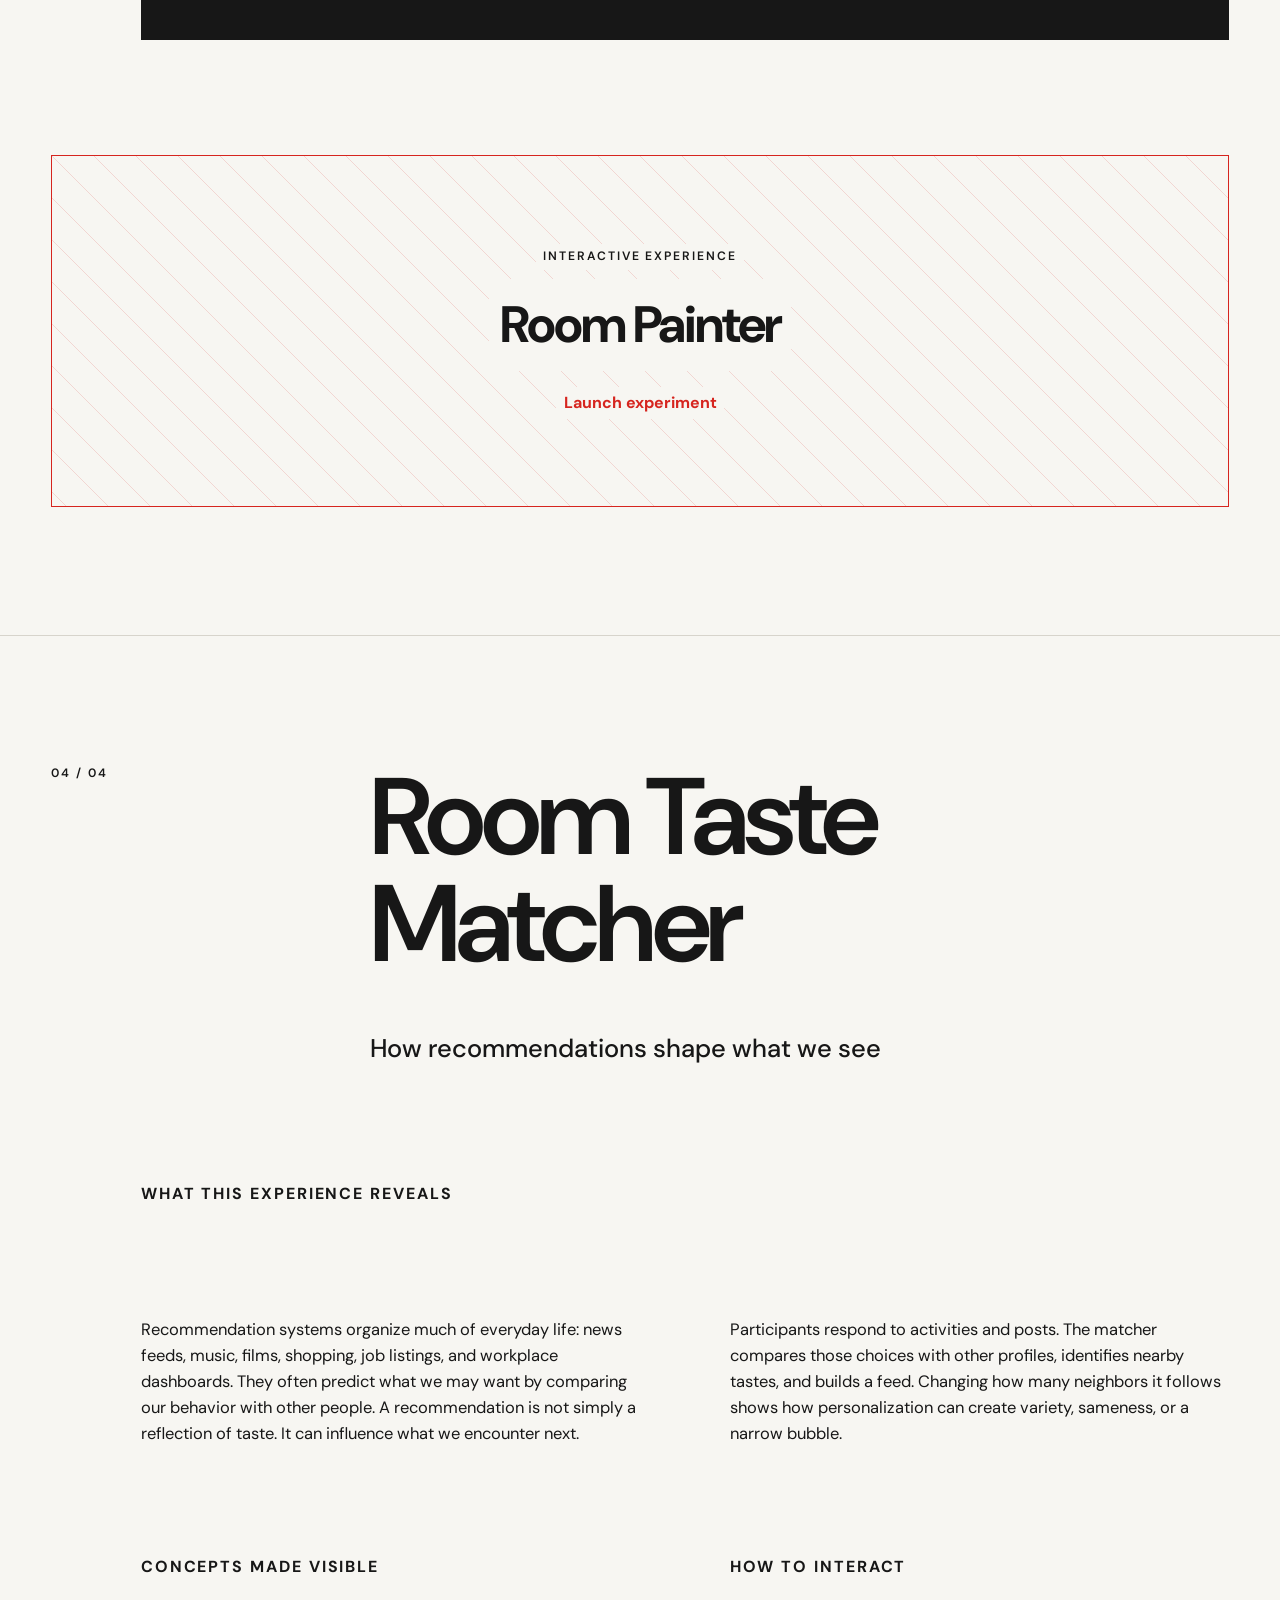
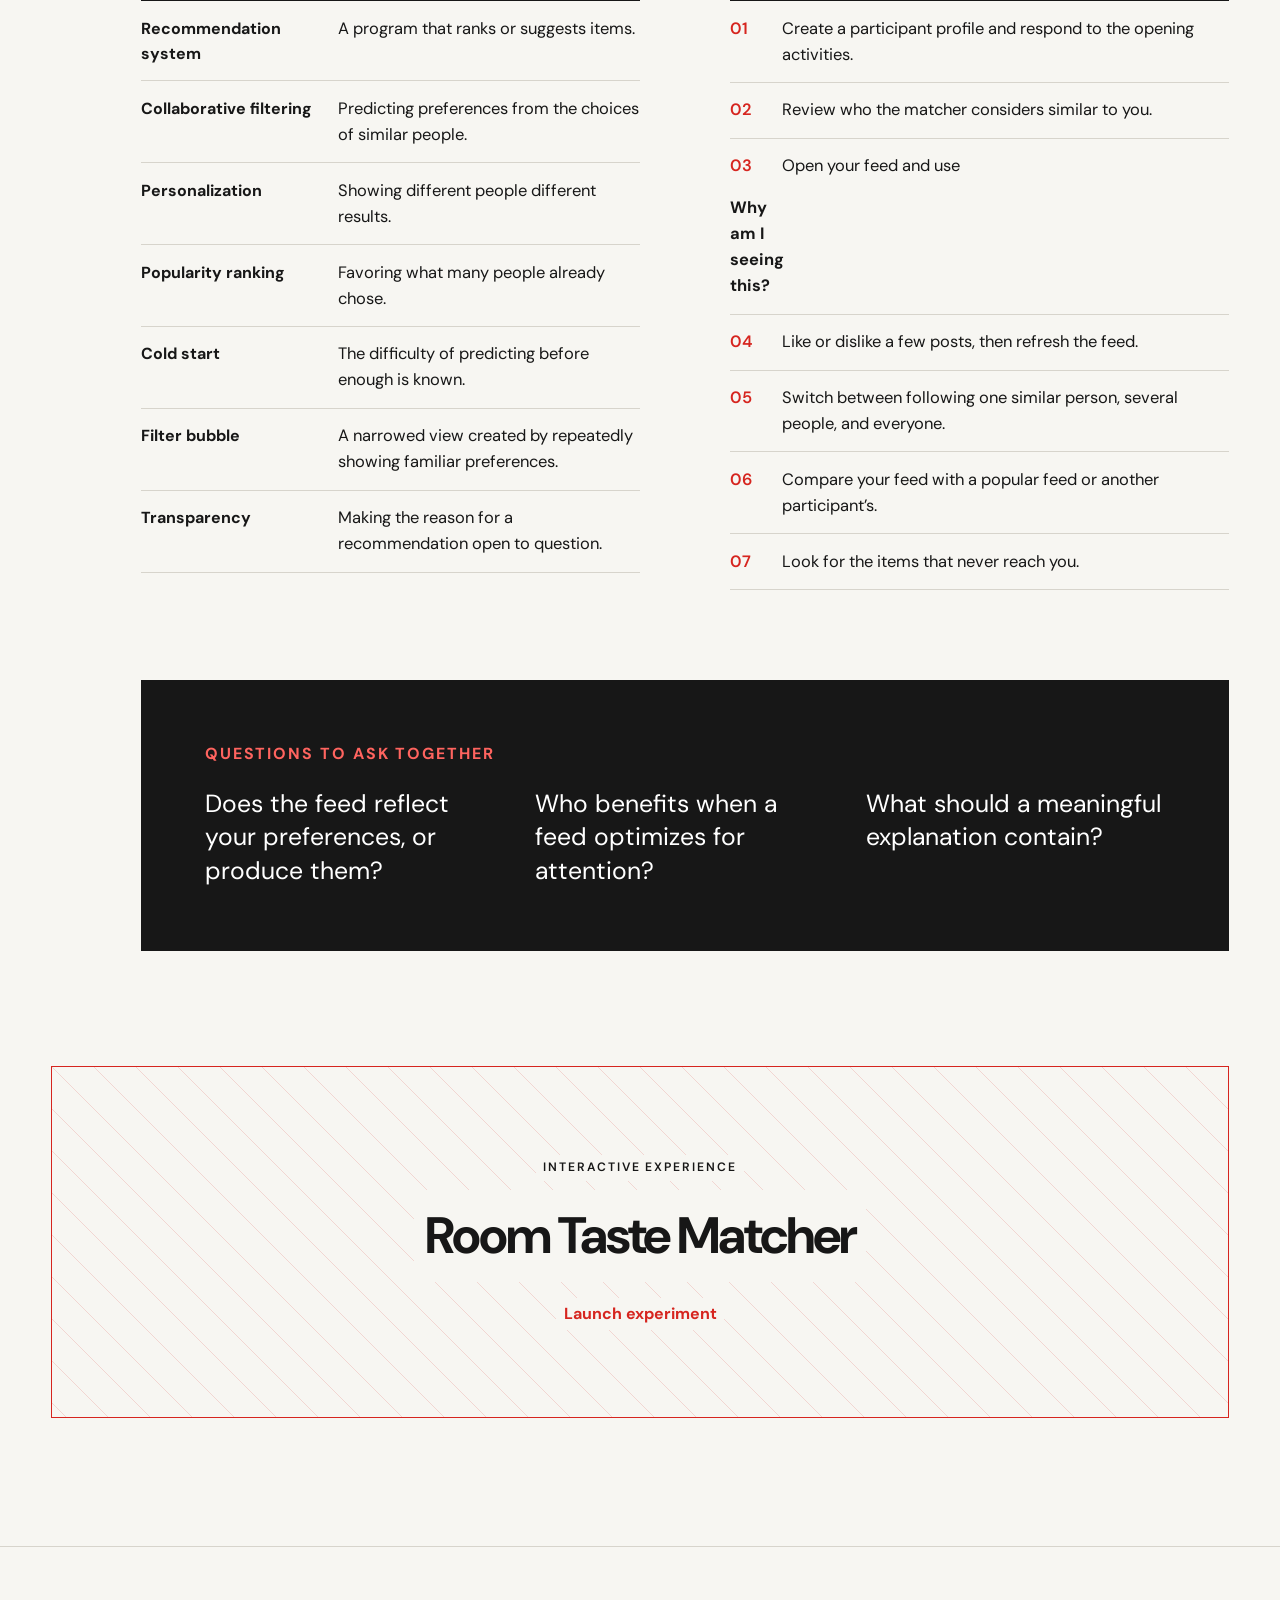
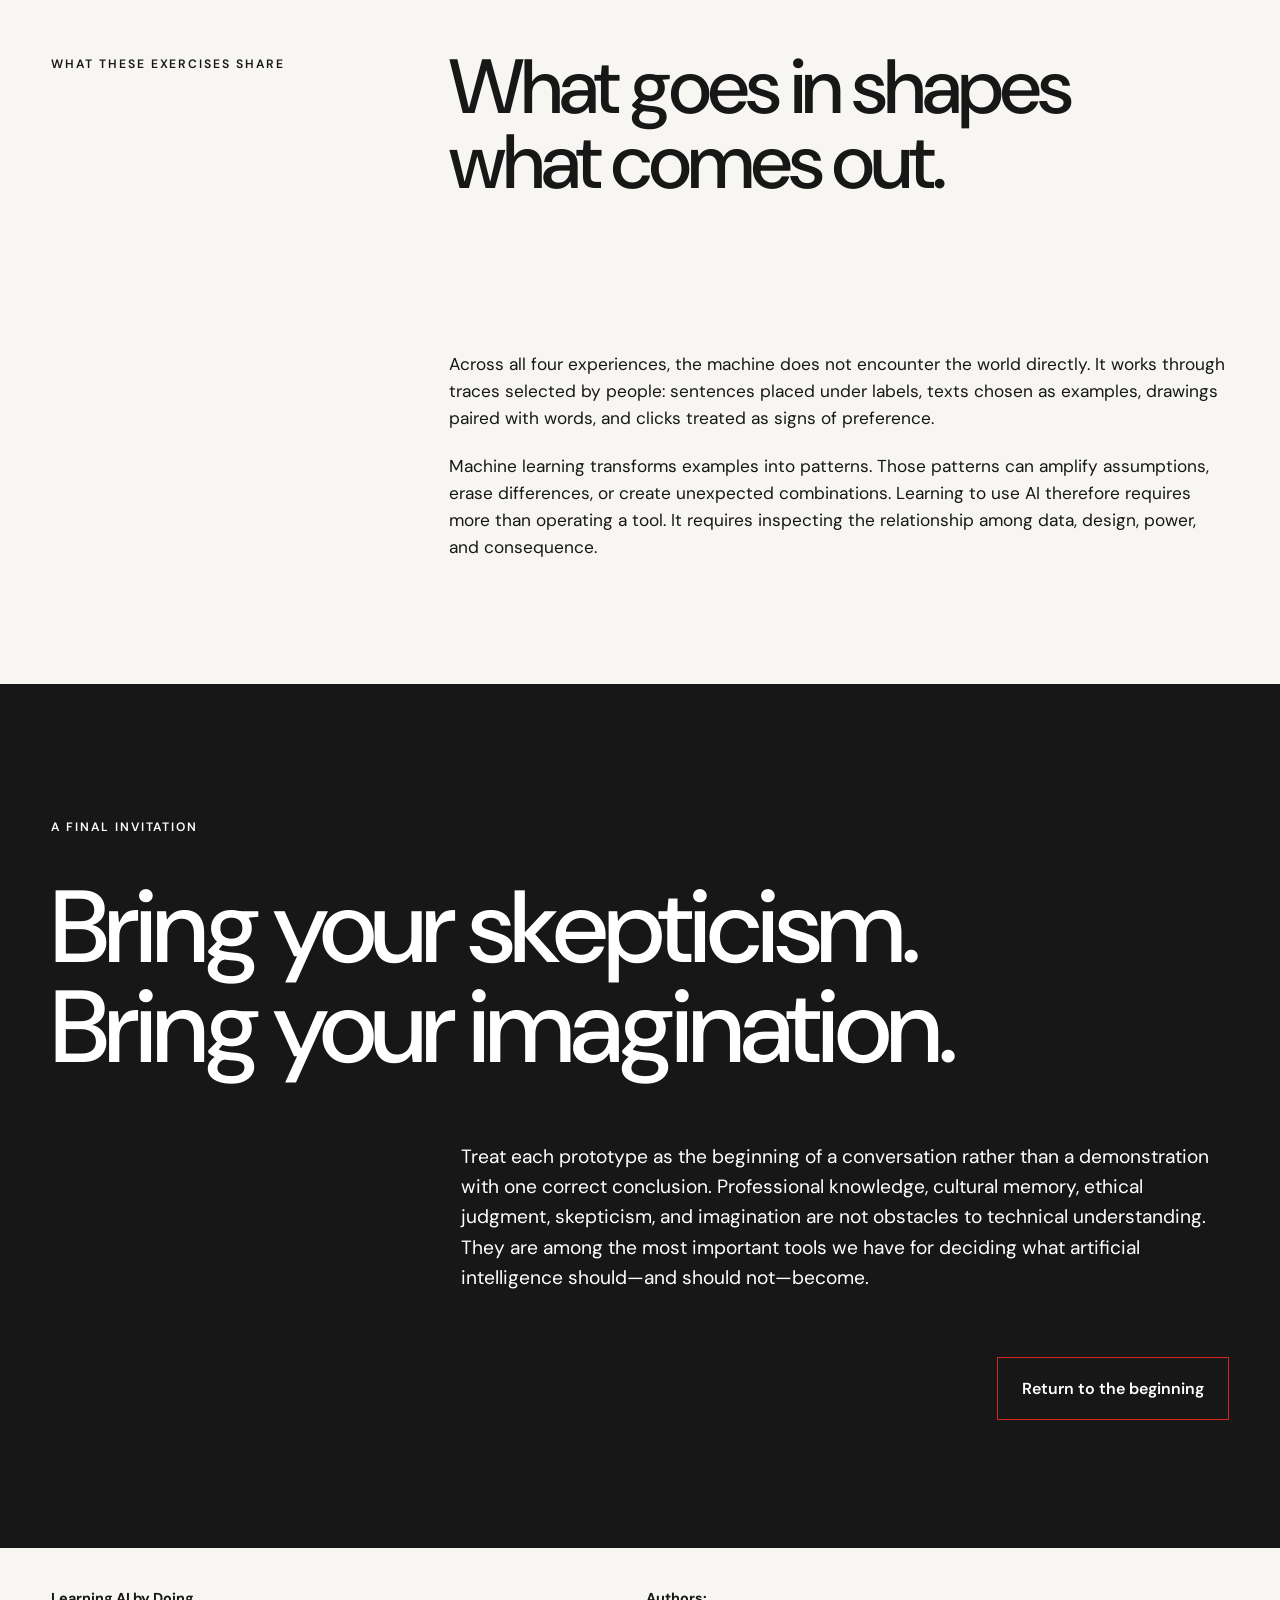
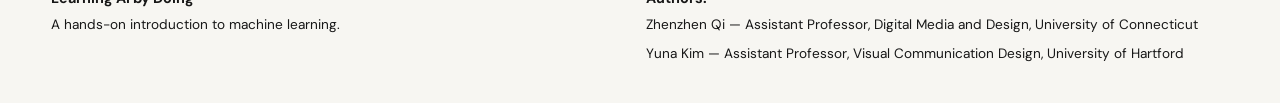
==== commit 24bb9ff3: "Integrate four interactive learning experiments" ====
--- a/index.html
+++ b/index.html
@@ -108,11 +108,12 @@
           </ul>
         </aside>
       </div>
-      <button class="embed-slot" type="button" data-experience="listener" aria-expanded="false">
+      <button class="embed-slot" type="button" data-experience="listener" data-src="experiments/room-listener-classifier.html" aria-expanded="false" aria-controls="listener-experiment">
         <span>Interactive experience</span>
         <strong>Room Listener Classifier</strong>
-        <span class="development-message" aria-live="polite" hidden>Content in development.</span>
+        <span class="launch-message">Launch experiment</span>
       </button>
+      <div class="experiment-frame" id="listener-experiment" hidden></div>
     </article>
 
     <article class="exercise" id="storyteller">
@@ -159,11 +160,12 @@
           </ul>
         </aside>
       </div>
-      <button class="embed-slot" type="button" data-experience="storyteller" aria-expanded="false">
+      <button class="embed-slot" type="button" data-experience="storyteller" data-src="experiments/room-storyteller.html" aria-expanded="false" aria-controls="storyteller-experiment">
         <span>Interactive experience</span>
         <strong>Room Storyteller</strong>
-        <span class="development-message" aria-live="polite" hidden>Content in development.</span>
+        <span class="launch-message">Launch experiment</span>
       </button>
+      <div class="experiment-frame" id="storyteller-experiment" hidden></div>
     </article>
 
     <article class="exercise" id="painter">
@@ -210,11 +212,12 @@
           </ul>
         </aside>
       </div>
-      <button class="embed-slot" type="button" data-experience="painter" aria-expanded="false">
+      <button class="embed-slot" type="button" data-experience="painter" data-src="experiments/room-painter.html" aria-expanded="false" aria-controls="painter-experiment">
         <span>Interactive experience</span>
         <strong>Room Painter</strong>
-        <span class="development-message" aria-live="polite" hidden>Content in development.</span>
+        <span class="launch-message">Launch experiment</span>
       </button>
+      <div class="experiment-frame" id="painter-experiment" hidden></div>
     </article>
 
     <article class="exercise" id="matcher">
@@ -262,11 +265,12 @@
           </ul>
         </aside>
       </div>
-      <button class="embed-slot" type="button" data-experience="matcher" aria-expanded="false">
+      <button class="embed-slot" type="button" data-experience="matcher" data-src="experiments/room-taste-matcher.html" aria-expanded="false" aria-controls="matcher-experiment">
         <span>Interactive experience</span>
         <strong>Room Taste Matcher</strong>
-        <span class="development-message" aria-live="polite" hidden>Content in development.</span>
+        <span class="launch-message">Launch experiment</span>
       </button>
+      <div class="experiment-frame" id="matcher-experiment" hidden></div>
     </article>
 
     <section class="shared-lesson" id="shared-lesson" aria-labelledby="shared-title">
--- a/styles.css
+++ b/styles.css
@@ -102,7 +102,10 @@
 .embed-slot:hover, .embed-slot:focus-visible { background-color: #fff; outline: 3px solid var(--accent); outline-offset: 4px; }
 .embed-slot strong { margin-top: .6rem; background: var(--paper); padding: .35rem .7rem; font-size: clamp(1.6rem, 4vw, 3.5rem); letter-spacing: -.04em; }
 .embed-slot span { background: var(--paper); padding: .2rem .45rem; }
-.embed-slot .development-message { margin-top: 1rem; color: var(--accent); font-size: 1rem; font-weight: 700; letter-spacing: 0; text-transform: none; }
+.embed-slot .launch-message { margin-top: 1rem; color: var(--accent); font-size: 1rem; font-weight: 700; letter-spacing: 0; text-transform: none; }
+.embed-slot[aria-expanded="true"] { min-height: 8rem; background-image: none; }
+.experiment-frame { margin-top: 1rem; border: 1px solid var(--accent); background: white; scroll-margin-top: 1rem; }
+.experiment-frame iframe { display: block; width: 100%; height: min(82vh, 60rem); min-height: 38rem; border: 0; }
 
 .shared-copy { grid-column: 2; }
 .invitation { background: var(--night); color: white; padding: clamp(5rem, 10vw, 10rem) max(var(--pad), calc((100vw - var(--max)) / 2 + var(--pad))); }
@@ -130,6 +133,7 @@
   .exercise-index small { grid-column: 2; }
   .exercise-body > section:first-child h3, .questions { grid-column: 1; }
   .questions ul { grid-template-columns: 1fr; }
+  .experiment-frame iframe { height: 75vh; min-height: 34rem; }
   footer { grid-template-columns: 1fr; }
 }
 
